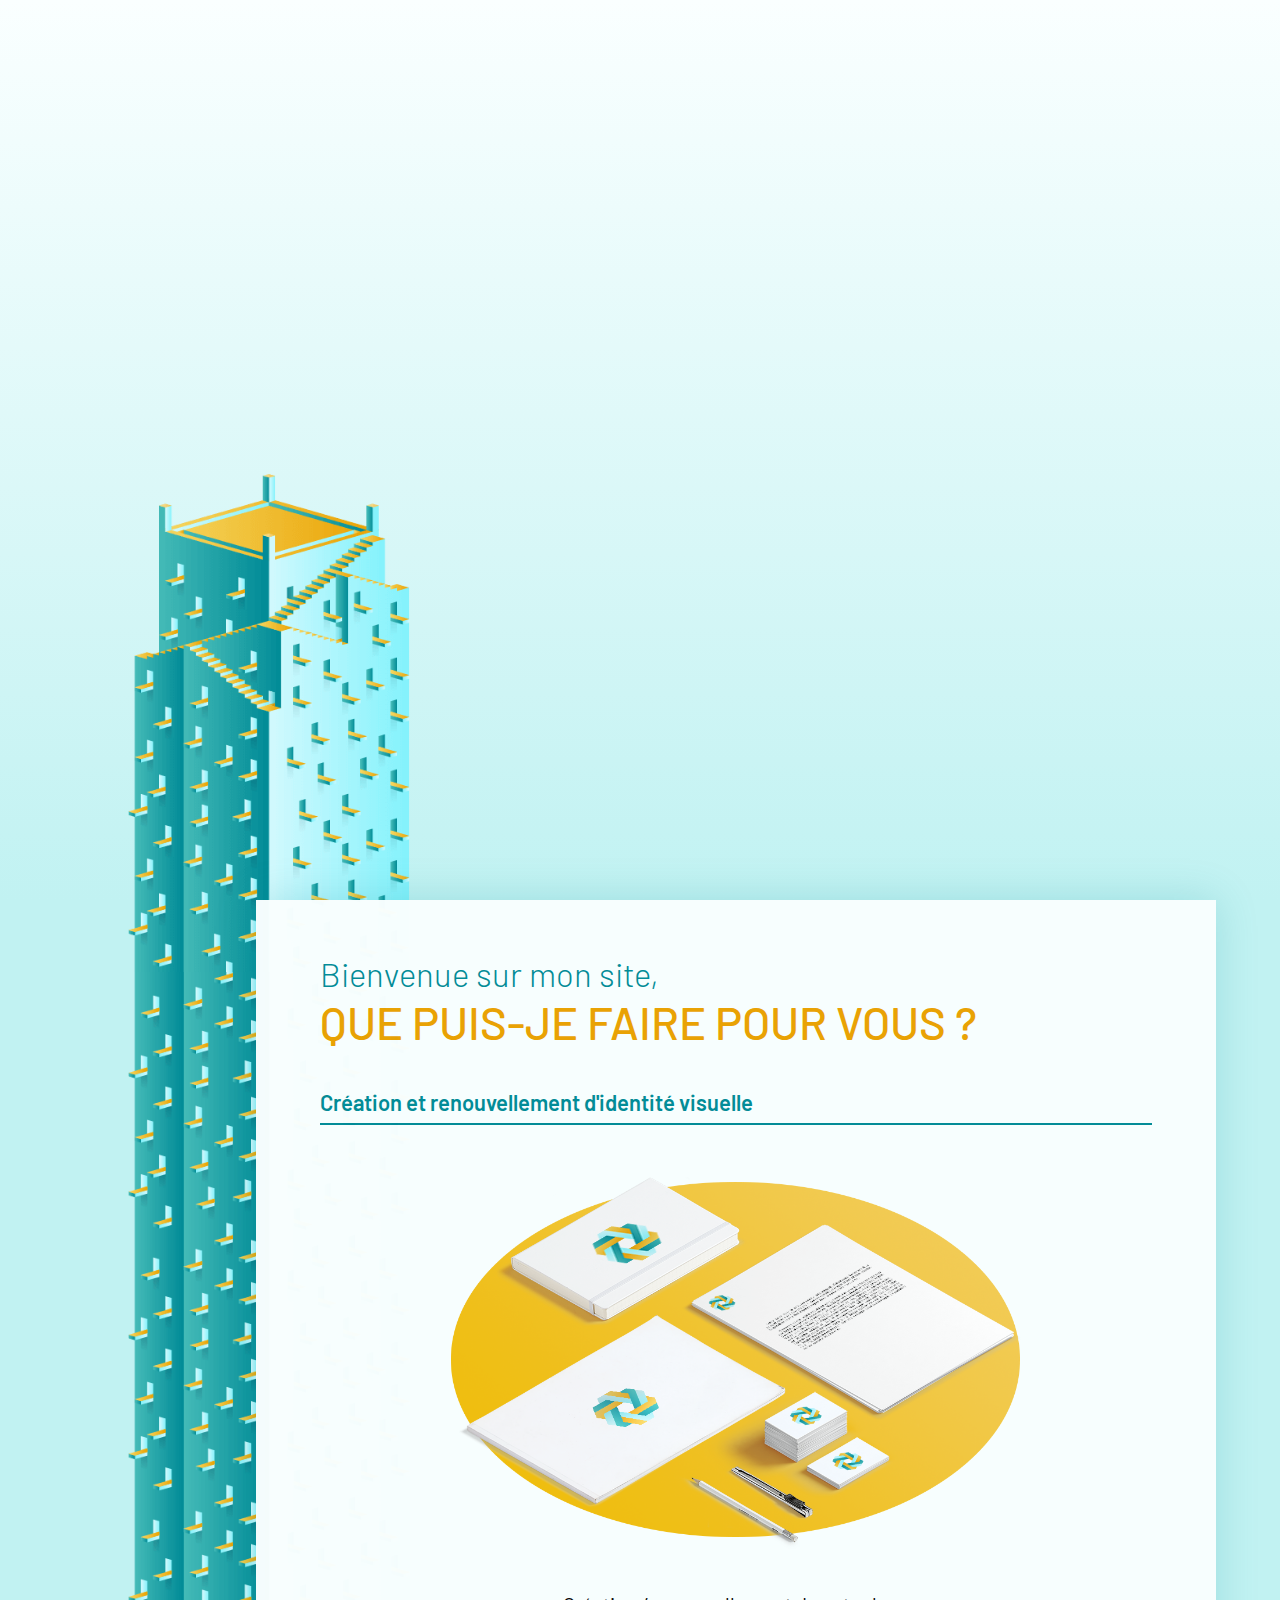
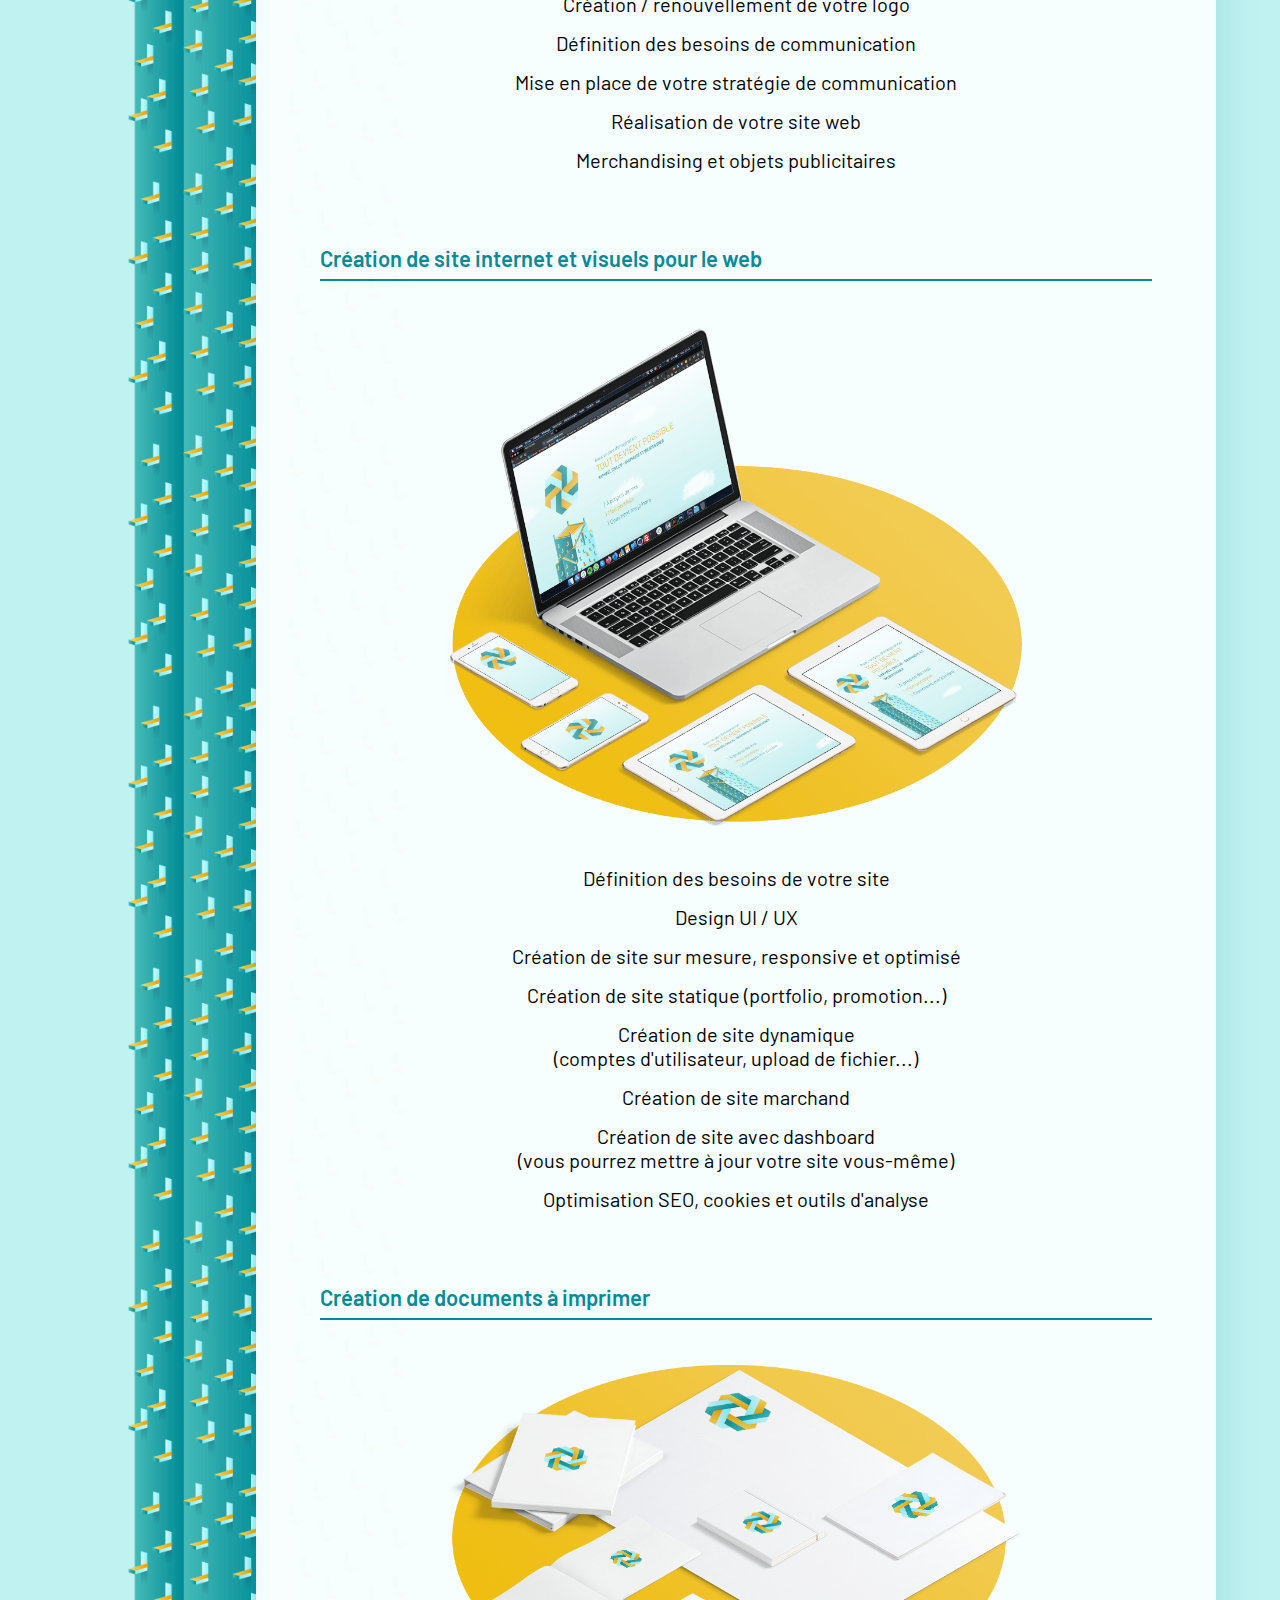
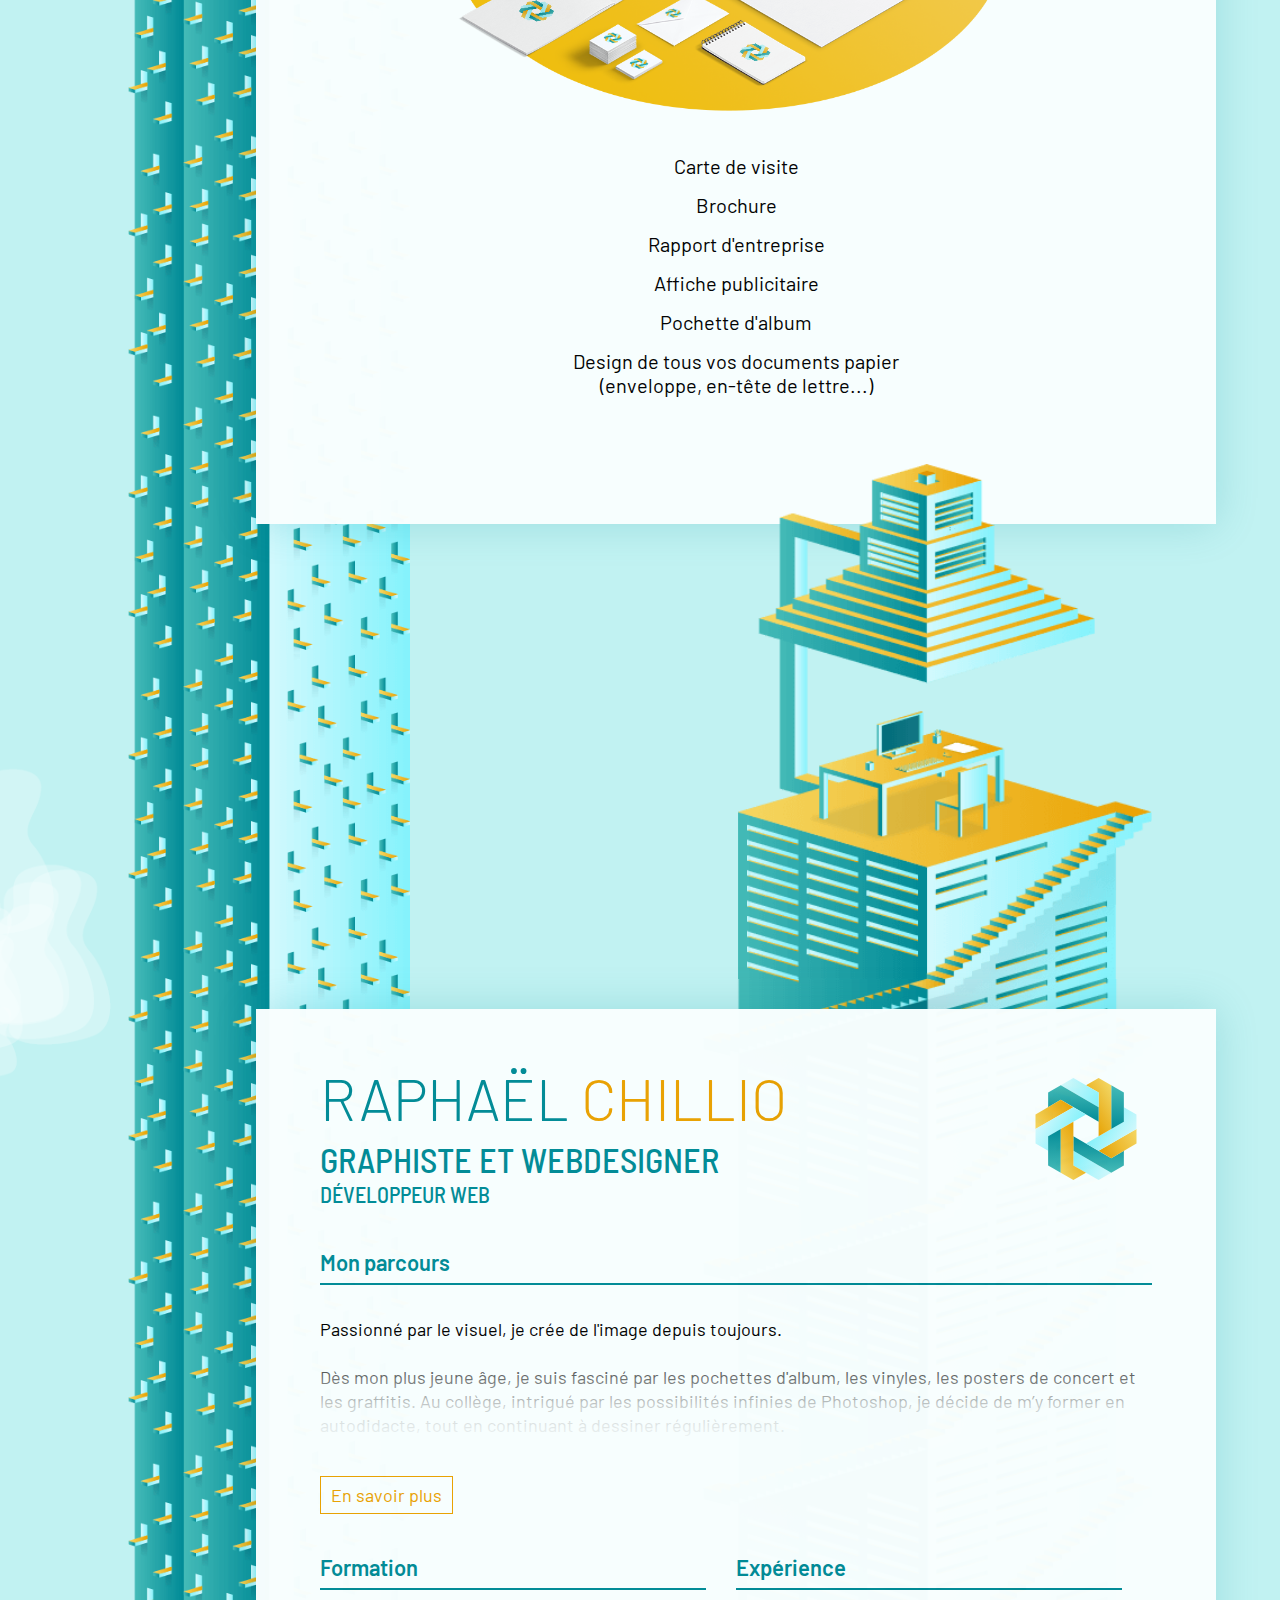
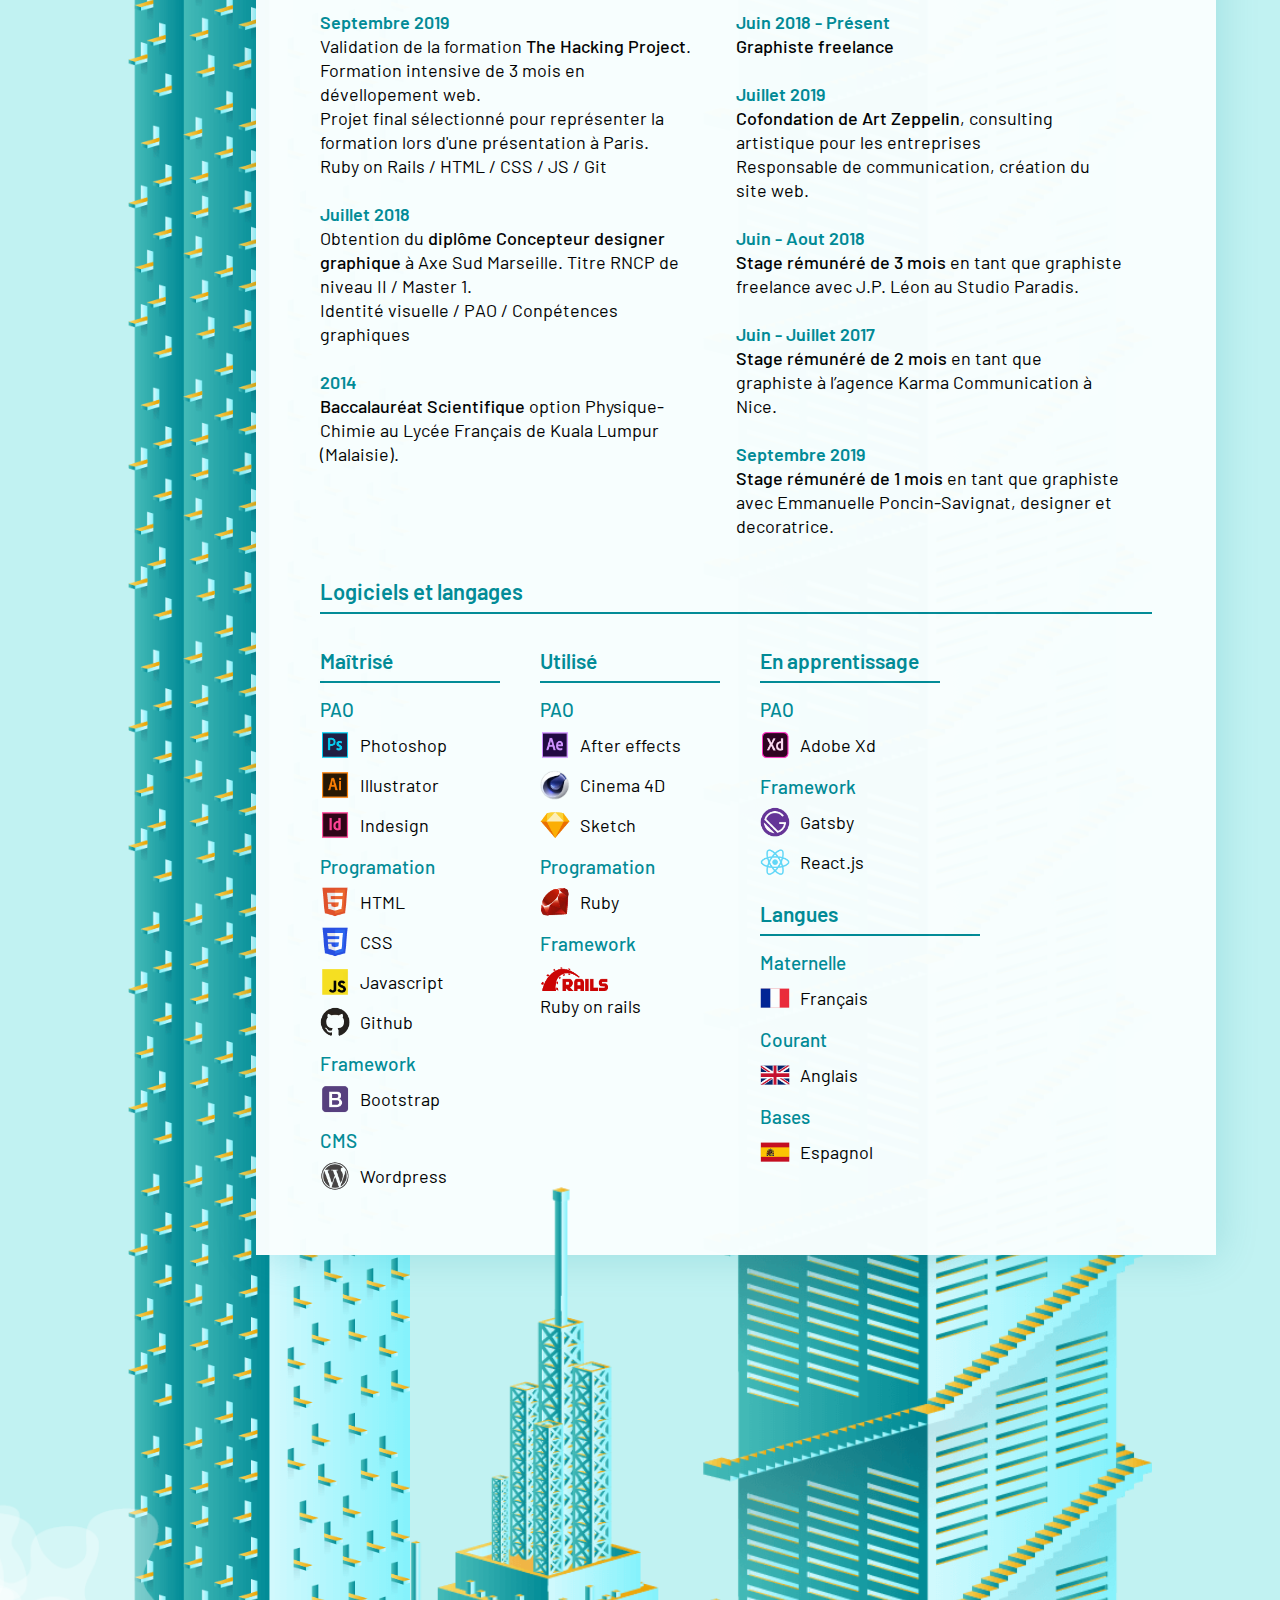
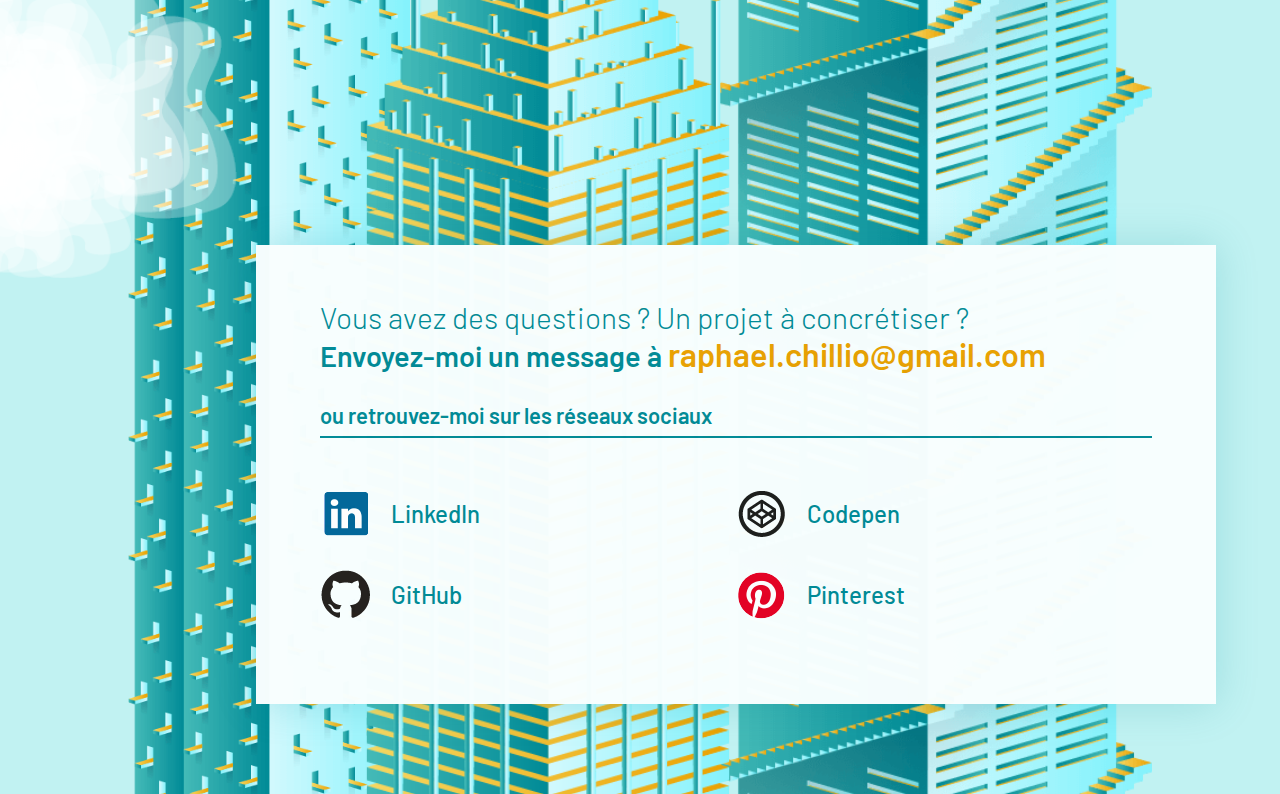
==== index.html @ dae7aa73 "article correction" ====
<!DOCTYPE html>
<html lang="en">
<head>
	<meta charset="utf-8">
	<meta name="viewport" content="width=device-width, initial-scale=1">

	<title>Portfolio Raphael Chillio Costantin</title>
	<meta name="description" content="Bienvenue sur le portfolio de Raphael Chillio, graphiste, designer UI/UX et developpeur freelance à Marseille.">
	<link rel="icon" type="image/png" href="favicon.png"/>

	<link href="style.css" rel="stylesheet" />

<link href="https://fonts.googleapis.com/css?family=Barlow:100,150,200,300,400,500,600&display=swap" rel="stylesheet">
<link href="https://fonts.googleapis.com/css?family=Barlow+Semi+Condensed:100,150,200,300,400,500,600&display=swap" rel="stylesheet">



</head>

<body>
	<div id="main-ctn">
		<div id="main">
			<header>
				<a href="index.html" class="header-logo-ctn">
					<img src="img/rcc-logo.svg" alt="rcc-logo" class="header-logo">
					<p class="header-title">Raphael&nbsp;<span class="header-rcc-yellow">Chillio</span></p>
				</a>
				<div class="header-links-ctn">
					<a class="header-link header-link-index" id="header-comp">Prestations</a>
					<a class="header-link header-link-index" id="header-pres">À propos</a>
					<a class="header-link header-link-index" id="header-cont">Contact</a>
					<a class="header-link header-link-yellow header-link-yellow-alt" id="header-port" href="portfolio.html">Portfolio</a>
					<a class="header-link header-link-yellow" id="header-arti" href="articles.html">Articles</a>
				</div>
			</header>

			<div class="index-clouds-ctn">
				<img src="img/rcc-index-cloud-01.png" alt="rcc-index-cloud" class="index-cloud index-cloud-1">
				<img src="img/rcc-index-cloud-02.png" alt="rcc-index-cloud" class="index-cloud index-cloud-2">
				<img src="img/rcc-index-cloud-03.png" alt="rcc-index-cloud" class="index-cloud index-cloud-3">
				<img src="img/rcc-index-cloud-04.png" alt="rcc-index-cloud" class="index-cloud index-cloud-4">
				<div class="index-bg"></div>
			</div>

			<div class="index-grid">
				<div class="logo-anim-ctn">
					<?xml version="1.0" encoding="utf-8"?>
					<!-- Generator: Adobe Illustrator 24.0.3, SVG Export Plug-In . SVG Version: 6.00 Build 0)  -->
					<svg version="1.1" id="Layer_1" class="index-anim-logo-ctn" xmlns="http://www.w3.org/2000/svg" xmlns:xlink="http://www.w3.org/1999/xlink" x="0px" y="0px"
							viewBox="0 0 700 700" style="enable-background:new 0 0 700 700;" xml:space="preserve">
						<style type="text/css">
							.st0{fill:url(#SVGID_1_);}
							.st1{fill:url(#SVGID_2_);}
							.st2{fill:url(#SVGID_3_);}
							.st3{fill:url(#SVGID_4_);}
							.st4{fill:url(#SVGID_5_);}
							.st5{fill:url(#SVGID_6_);}
							.st6{fill:url(#SVGID_7_);}
							.st7{fill:url(#SVGID_8_);}
							.st8{fill:url(#SVGID_9_);}
							.st9{fill:url(#SVGID_10_);}
							.st10{fill:url(#SVGID_11_);}
							.st11{fill:url(#SVGID_12_);}
							.st12{fill:url(#SVGID_13_);}
							.st13{fill:url(#SVGID_14_);}
							.st14{fill:url(#SVGID_15_);}
							.st15{fill:url(#SVGID_16_);}
							.st16{fill:url(#SVGID_17_);}
							.st17{fill:url(#SVGID_18_);}
							.st18{fill:url(#SVGID_19_);}
							.st19{fill:url(#SVGID_20_);}
							.st20{fill:url(#SVGID_21_);}
							.st21{fill:url(#SVGID_22_);}
							.st22{fill:url(#SVGID_23_);}
							.st23{fill:url(#SVGID_24_);}
							.st24{fill:url(#SVGID_25_);}
							.st25{fill:url(#SVGID_26_);}
							.st26{fill:url(#SVGID_27_);}
							.st27{fill:url(#SVGID_28_);}
							.st28{fill:url(#SVGID_29_);}
							.st29{fill:url(#SVGID_30_);}
							.st30{fill:url(#SVGID_31_);}
							.st31{fill:url(#SVGID_32_);}
							.st32{fill:url(#SVGID_33_);}
							.st33{fill:url(#SVGID_34_);}
							.st34{fill:url(#SVGID_35_);}
							.st35{fill:url(#SVGID_36_);}
							.st36{fill:url(#SVGID_37_);}
							.st37{fill:url(#SVGID_38_);}
							.st38{fill:url(#SVGID_39_);}
							.st39{fill:url(#SVGID_40_);}
							.st40{fill:url(#SVGID_41_);}
							.st41{fill:url(#SVGID_42_);}
							.st42{fill:url(#SVGID_43_);}
							.st43{fill:url(#SVGID_44_);}
							.st44{fill:url(#SVGID_45_);}
							.st45{fill:url(#SVGID_46_);}
							.st46{fill:url(#SVGID_47_);}
							.st47{fill:url(#SVGID_48_);}
							.st48{fill:url(#SVGID_49_);}
							.st49{fill:url(#SVGID_50_);}
							.st50{fill:url(#SVGID_51_);}
							.st51{fill:url(#SVGID_52_);}
							.st52{fill:url(#SVGID_53_);}
							.st53{fill:url(#SVGID_54_);}
							.st54{fill:url(#SVGID_55_);}
							.st55{fill:url(#SVGID_56_);}
							.st56{fill:url(#SVGID_57_);}
							.st57{fill:url(#SVGID_58_);}
							.st58{fill:url(#SVGID_59_);}
							.st59{fill:url(#SVGID_60_);}
							.st60{fill:url(#SVGID_61_);}
							.st61{fill:url(#SVGID_62_);}
							.st62{fill:url(#SVGID_63_);}
							.st63{fill:url(#SVGID_64_);}
							.st64{fill:url(#SVGID_65_);}
							.st65{fill:url(#SVGID_66_);}
							.st66{fill:url(#SVGID_67_);}
							.st67{fill:url(#SVGID_68_);}
							.st68{fill:url(#SVGID_69_);}
							.st69{fill:url(#SVGID_70_);}
							.st70{fill:url(#SVGID_71_);}
							.st71{fill:url(#SVGID_72_);}
							.st72{fill:url(#SVGID_73_);}
							.st73{fill:url(#SVGID_74_);}
							.st74{fill:url(#SVGID_75_);}
							.st75{fill:url(#SVGID_76_);}
							.st76{fill:url(#SVGID_77_);}
							.st77{fill:url(#SVGID_78_);}
							.st78{fill:url(#SVGID_79_);}
							.st79{fill:url(#SVGID_80_);}
							.st80{fill:url(#SVGID_81_);}
							.st81{fill:url(#SVGID_82_);}
							.st82{fill:url(#SVGID_83_);}
							.st83{fill:url(#SVGID_84_);}
							.st84{fill:url(#SVGID_85_);}
							.st85{fill:url(#SVGID_86_);}
							.st86{fill:url(#SVGID_87_);}
						</style>
						<g>
							<g class="rcc-shape rcc-shape-5">
								
									<linearGradient id="SVGID_9_" gradientUnits="userSpaceOnUse" x1="-2415.1453" y1="93.9694" x2="-2135.3926" y2="93.9694" gradientTransform="matrix(4.489700e-11 -1 1 4.489700e-11 54.1324 -1785.3916)">
									<stop offset="0" style="stop-color:#44BAB7"/>
									<stop offset="1" style="stop-color:#008A96"/>
								</linearGradient>
								<polygon class="st8" points="188.48,350 188.48,629.75 107.72,583.13 107.72,396.63"/>
								
									<linearGradient id="SVGID_10_" gradientUnits="userSpaceOnUse" x1="-2345.2083" y1="93.971" x2="-2228.6418" y2="295.8701" gradientTransform="matrix(4.489700e-11 -1 1 4.489700e-11 54.1324 -1785.3916)">
									<stop offset="0" style="stop-color:#F5D762"/>
									<stop offset="1" style="stop-color:#EAA100"/>
								</linearGradient>
								<polygon class="st9" points="350,629.75 269.25,583.13 269.24,583.13 269.24,303.37 188.48,350 188.48,629.75 269.24,676.38"/>
							</g>
							<g class="rcc-shape rcc-shape-6">
								
									<linearGradient id="SVGID_11_" gradientUnits="userSpaceOnUse" x1="5490.7134" y1="-341.7098" x2="5770.4658" y2="-341.7098" gradientTransform="matrix(0.866 -0.5 0.5 0.866 -4577.4644 3356.3123)">
									<stop offset="0" style="stop-color:#F5D762"/>
									<stop offset="1" style="stop-color:#EAA100"/>
								</linearGradient>
								<polygon class="st10" points="269.24,210.12 26.97,350 26.97,256.74 188.48,163.49"/>
								
									<linearGradient id="SVGID_12_" gradientUnits="userSpaceOnUse" x1="5560.6504" y1="-341.7083" x2="5677.2168" y2="-139.8092" gradientTransform="matrix(0.866 -0.5 0.5 0.866 -4577.4644 3356.3123)">
									<stop offset="0" style="stop-color:#D2F9FD"/>
									<stop offset="1" style="stop-color:#83F2FC"/>
								</linearGradient>
								<polygon class="st11" points="107.73,489.88 107.73,396.63 107.73,396.62 350,256.75 269.24,210.12 26.97,350 26.97,443.25"/>
							</g>

							<g class="rcc-shape rcc-shape-1">
								
								<linearGradient id="SVGID_1_" gradientUnits="userSpaceOnUse" x1="9066.3301" y1="-7406.2236" x2="9346.083" y2="-7406.2236" gradientTransform="matrix(0.866 0.5 -0.5 0.866 -11346.1084 1916.084)">
									<stop offset="0" style="stop-color:#D2F9FD"/>
									<stop offset="1" style="stop-color:#83F2FC"/>
								</linearGradient>
								<polygon class="st0" points="430.76,210.12 188.49,70.24 269.25,23.61 430.76,116.87"/>
								
								<linearGradient id="SVGID_2_" gradientUnits="userSpaceOnUse" x1="9136.2676" y1="-7406.2222" x2="9252.834" y2="-7204.3228" gradientTransform="matrix(0.866 0.5 -0.5 0.866 -11346.1084 1916.084)">
									<stop offset="0" style="stop-color:#44BAB7"/>
									<stop offset="1" style="stop-color:#008A96"/>
								</linearGradient>
								<polygon class="st1" points="107.72,210.12 188.49,163.5 188.48,163.49 430.76,303.37 430.76,210.12 188.49,70.24 107.72,116.87"/>
							</g>
							<g class="rcc-shape rcc-shape-2">
								
									<linearGradient id="SVGID_3_" gradientUnits="userSpaceOnUse" x1="4736.0947" y1="-14035.0615" x2="5015.8472" y2="-14035.0615" gradientTransform="matrix(-4.489700e-11 1 -1 -4.489700e-11 -13483.1572 -4665.8481)">
									<stop offset="0" style="stop-color:#44BAB7"/>
									<stop offset="1" style="stop-color:#008A96"/>
								</linearGradient>
								<polygon class="st2" points="511.52,350 511.53,70.25 592.29,116.87 592.28,303.37"/>
								
									<linearGradient id="SVGID_4_" gradientUnits="userSpaceOnUse" x1="4806.0317" y1="-14035.0596" x2="4922.5981" y2="-13833.1611" gradientTransform="matrix(-4.489700e-11 1 -1 -4.489700e-11 -13483.1572 -4665.8481)">
									<stop offset="0" style="stop-color:#F5D762"/>
									<stop offset="1" style="stop-color:#EAA100"/>
								</linearGradient>
								<polygon class="st3" points="350,70.25 430.76,116.87 430.77,116.87 430.76,396.63 511.52,350 511.52,70.25 430.77,23.62"/>
							</g>
							<g class="rcc-shape rcc-shape-3">
								
									<linearGradient id="SVGID_5_" gradientUnits="userSpaceOnUse" x1="-3169.7607" y1="-13599.3779" x2="-2890.0081" y2="-13599.3779" gradientTransform="matrix(-0.866 0.5 -0.5 -0.866 -8851.5605 -9807.5527)">
									<stop offset="0" style="stop-color:#F5D762"/>
									<stop offset="1" style="stop-color:#EAA100"/>
								</linearGradient>
								<polygon class="st4" points="430.76,489.88 673.03,350 673.03,443.26 511.52,536.51"/>
								
									<linearGradient id="SVGID_6_" gradientUnits="userSpaceOnUse" x1="-3099.8237" y1="-13599.376" x2="-2983.2571" y2="-13397.4766" gradientTransform="matrix(-0.866 0.5 -0.5 -0.866 -8851.5605 -9807.5527)">
									<stop offset="0" style="stop-color:#D2F9FD"/>
									<stop offset="1" style="stop-color:#83F2FC"/>
								</linearGradient>
								<polygon class="st5" points="592.27,210.12 592.27,303.37 592.27,303.38 350,443.25 430.76,489.88 673.03,350 673.03,256.75"/>
							</g>
							<g class="rcc-shape rcc-shape-4">
									
								<linearGradient id="SVGID_7_" gradientUnits="userSpaceOnUse" x1="-6745.3843" y1="-6534.8662" x2="-6465.6318" y2="-6534.8662" gradientTransform="matrix(-0.866 -0.5 0.5 -0.866 -2082.9155 -8367.3242)">
									<stop offset="0" style="stop-color:#D2F9FD"/>
									<stop offset="1" style="stop-color:#83F2FC"/>
								</linearGradient>
								<polygon class="st6" points="269.24,489.88 511.52,629.76 430.76,676.39 269.24,583.13"/>
							
								<linearGradient id="SVGID_8_" gradientUnits="userSpaceOnUse" x1="-6675.4473" y1="-6534.8647" x2="-6558.8809" y2="-6332.9658" gradientTransform="matrix(-0.866 -0.5 0.5 -0.866 -2082.9155 -8367.3242)">
									<stop offset="0" style="stop-color:#44BAB7"/>
									<stop offset="1" style="stop-color:#008A96"/>
								</linearGradient>
								<polygon class="st7" points="592.28,489.88 511.52,536.5 511.52,536.51 269.24,396.63 269.24,489.88 511.52,629.76 592.28,583.13 
										"/>
							</g>
							<linearGradient id="SVGID_13_" gradientUnits="userSpaceOnUse" x1="127.3437" y1="531.1886" x2="333.7868" y2="408.4238">
								<stop offset="0" style="stop-color:#F5D762"/>
								<stop offset="1" style="stop-color:#EAA100"/>
							</linearGradient>
							<polygon class="st12 rcc-shape rcc-shape-7" points="269.24,591.64 269.24,396.5 192.57,353 188.48,350 188.48,545.01"/>
							<linearGradient id="SVGID_14_" gradientUnits="userSpaceOnUse" x1="78.0981" y1="243.6278" x2="292.0063" y2="365.3004">
								<stop offset="0" style="stop-color:#D2F9FD"/>
								<stop offset="1" style="stop-color:#83F2FC"/>
							</linearGradient>
							<polygon class="st13 rcc-shape rcc-shape-8" points="188.48,350 269.24,303.37 188.48,256.75 183.18,259.81 183.18,353.06"/>
						</g>
					</svg>
				</div>

				<div class="index-title-ctn">
					<h2 class="index-title">
						<span class="index-title-1">Avec un peu d'imagination</span><br>
						<span class="index-title-2">tout devient possible</span>
					</h2>
					<h1 class="index-title">
						<span class="index-title-3">Raphaël Chillio - Graphiste et Webdesigner</span>
					</h1>
				</div>

				<div class="index-building">
					<img src="img/rcc-index-building-25.png" class="building-img" alt="rcc-index-building">
					<div class="building-middle"></div>
				</div>

				<div class="index-links-ctn">
					<div class="index-links-flex">
						<h3 class="index-links index-links-blue" id="header-comp-2">Prestations</h3>
						<h3 class="index-links index-links-blue" id="header-pres-2">À propos</h3>
						<h3 class="index-links index-links-blue" id="header-cont-2">Contact</h3>
					</div>
					<div class="index-links-flex">
						<a href="portfolio.html"><h3 class="index-links index-links-yellow">Portfolio</h3></a>
						<a href="articles.html"><h3 class="index-links index-links-yellow">Articles</h3></a>
						<a href="https://www.dropbox.com/s/qxwuro2ja9y89cb/CV%20RCC%202020.pdf?dl=0" rel="noopener noreferrer" target="_blank"><h3 class="index-links index-links-yellow">Mon CV</h3></a>
					</div>
				</div>
			</div>

			<div class="works-grid">
				<div class="works-main-card">
					<div class="works-title-ctn">
						<h2 class="works-title">
							<span class="works-title-1">Bienvenue sur mon site,</span><br>
							<span class="works-title-2">Que puis-je faire pour vous ? <br></span>
						</h2>
					</div>
					<div class="works-ctt-ctn">
						<div class="works-intro-ctn">
							<div class="works-section works-branding">
								<h3>Création et renouvellement d'identité visuelle</h3>
								<hr class="about-hr">
								<div class="works-section-ctt works-branding-ctt">
									<img src="img/works-branding.png" alt="works-branding-web" class="works-mockups">
									<ul>
										<li>Création / renouvellement de votre logo</li>
										<li>Définition des besoins de communication</li>
										<li>Mise en place de votre stratégie de communication</li>
										<li>Réalisation de votre site web</li>
										<li>Merchandising et objets publicitaires</li>
									</ul>
								</div>
							</div>
							<div class="works-section works-screen">
								<h3>Création de site internet et visuels pour le web</h3>
								<hr class="about-hr">
								<div class="works-section-ctt works-screen-ctt">
									<img src="img/works-screens.png" alt="works-screens-web" class="works-mockups">
									<ul>
										<li>Définition des besoins de votre site</li>
										<li>Design UI&nbsp;/&nbsp;UX</li>
										<li>Création de site sur mesure, responsive et&nbsp;optimisé</li>
										<li>
											Création de site statique
											(portfolio,&nbsp;promotion...)
										</li>
										<li>
											Création de site dynamique<br>
											(comptes&nbsp;d'utilisateur, upload&nbsp;de&nbsp;fichier...)
										</li>
										<li>Création de site marchand</li>
										<li>
											Création de site avec dashboard<br>
											(vous pourrez mettre à jour votre site vous-même)
										</li>
										<li>Optimisation SEO, cookies et outils d'analyse</li>
									</ul>
								</div>
							</div>
							<div class="works-section works-print">
								<h3>Création de documents à imprimer</h3>
								<hr class="about-hr">
								<div class="works-section-ctt works-print-ctt">
									<img src="img/works-print.png" alt="works-print-web" class="works-mockups">
									<ul>
										<li>Carte de visite</li>
										<li>Brochure</li>
										<li>Rapport d'entreprise</li>
										<li>Affiche publicitaire</li>
										<li>Pochette d'album</li>
										<li>
											Design de tous vos documents papier<br>
											(enveloppe, en-tête&nbsp;de&nbsp;lettre...)
										</li>
									</ul>
								</div>
							</div>
						</div>
					</div>
				</div>
			</div>

			<div class="works-clouds-ctn">
				<img src="img/rcc-index-cloud-01.png" alt="rcc-works-cloud" class="works-cloud works-cloud-1">
				<img src="img/rcc-index-cloud-02.png" alt="rcc-works-cloud" class="works-cloud works-cloud-2">
				<img src="img/rcc-index-cloud-03.png" alt="rcc-works-cloud" class="works-cloud works-cloud-3">
			</div>
			<div class="works-building-grid">
				<div class="works-building">
					<img src="img/rcc-works-building-01.png" class="building-img" alt="rcc-works-building">
					<div class="building-works-middle"></div>
				</div>
			</div>
			<div class="about-grid" id="about-grid">
				<div class="about-main-card">
					<div class="about-title-ctn">
						<h2 class="about-name">
							<span class="about-name-blue">Raphaël </span><span class="about-name-yellow">Chillio</span><br>
						</h2>
						<h2 class="about-job">
							<span class="about-job-1">Graphiste et Webdesigner</span><br>
							<span class="about-job-2">développeur web</span>
						</h2>
						<img src="img/rcc-logo.svg" alt="rcc-logo" class="about-logo">
					</div>
					<div class="about-ctt-ctn">
						<div class="about-intro-ctn">
							<h3>Mon parcours</h3>
							<hr class="about-hr">
							<p class="about-intro">
								<br>
								Passionné par le visuel, je crée de l&#39;image depuis toujours.<br><br>

								Dès mon plus jeune âge, je suis fasciné par les pochettes d&#39;album, les vinyles, les posters de concert et les graffitis. Au collège, intrigué par les possibilités infinies de Photoshop, je décide de m’y former en autodidacte, tout en continuant à dessiner régulièrement.<br><br>

								Originaire de Marseille, je passe mon Bac scientifique au Lycée Français de Kuala Lumpur avant de revenir en France pour réaliser mes études de graphisme à Axe Sud. J&#39;y apprends toutes les bases nécessaires à ma future carrière : couleurs, typographie, mise en page, PAO et marketing avant de me spécialiser en webdesign.<br>
								En parallèle de mes études je réalise des pochettes et des visuels pour la scène rap et techno marseillaise.<br><br>

								En 2017, j’obtiens mon diplôme d’Etat et débute ma carrière de graphiste freelance en coopération avec Jean-Pierre Léon, mon troisième maître de stage, qui m&#39;ouvrira les portes de la création de site web au-delà du design avec Wordpress.<br><br>

								Deux ans plus tard, intéressé par la programmation et les ouvertures qu’elle apporte à la création graphique, je décide de m&#39;inscrire à The Hacking Project (THP), une formation fullstack intensive de 3 mois sur le framework Ruby on rails qui apprend la réalisation de sites web complexede A à Z. Le projet final de mon groupe est sélectionné parmi les cinq qui représentent la formation dans les locaux de Scaleway lors de sa présentation annuelle à Paris.<br>
								À l&#39;issue de la formation en 2019 je cofonde Art Zeppelin avec trois associés, une boite de consulting artistique pour les entreprises dont je suis en charge de la communication.<br>
								Depuis l&#39;obtention mon premier diplôme, j&#39;ai eu l&#39;occasion de travailler pour des cabinets d&#39;architecte, des entreprises de logistique européennes, des centres de formation médicale, des entreprises de sécurité évènementielle, des particuliers mais également pour des organismes institutionnels commel&#39;académie d&#39;Aix-Marseille et le Mucem.<br><br>

								Je continue actuellement de prendre des commandes de graphisme en solo et des commandes de site web avec un associé de la formation THP.<br>
								Enfin, je continue de me former régulièrement en développement web pour m&#39;assurer de rester à jour dans ce domaine en pleine expansion.<br><br>
								Vous souhaitez me contacter? Vous avez des question?<br>
								Vous pouvez me joindre sur <a href="mailto:raphael.chillio@gmail.com"><span 	class="bold-p">raphael.chillio@gmail.com</span></a>
							</p>
							<div class="about-intro-after"></div>
						</div>
							<p class='about-intro-btn'>En savoir plus</p>

						<div class="about-ctt">
							<div class="about-ctt-educ-exp">
								<div class="about-education">
									<h3>Formation</h3>
									<hr class="about-hr">
									<div class="about-education-ctt">
										<p>
											<span class="about-ctt-bold">Septembre 2019<br></span>
											Validation de la formation <span class="bold-p">The Hacking Project</span>.<br>
											Formation intensive de 3 mois en dévellopement web.<br>
											Projet final sélectionné pour représenter la formation lors d'une présentation à Paris.<br>
											Ruby on Rails / HTML / CSS / JS / Git<br><br>
										</p>
										<p>
											<span class="about-ctt-bold">Juillet 2018<br></span>
											Obtention du <span class="bold-p">diplôme Concepteur designer graphique</span> à Axe Sud 	Marseille. Titre RNCP de niveau II / Master 1.<br>
											Identité visuelle / PAO / Conpétences graphiques<br><br>
										</p>
										<p>
											<span class="about-ctt-bold">2014<br></span>
											<span class="bold-p">Baccalauréat Scientifique</span> option Physique-Chimie au Lycée Français de Kuala Lumpur (Malaisie).
										</p>
									</div>
								</div>
								<div class="about-jobs">
									<h3>Expérience</h3>
									<hr class="about-hr">
									<div class="about-jobs-ctt">
										<p>
											<span class="about-ctt-bold">Juin 2018 - Présent<br></span>
											<span class="bold-p">Graphiste freelance<br><br></span>

											<span class="about-ctt-bold">Juillet 2019<br></span>
											<span class="bold-p">Cofondation de Art Zeppelin</span>, consulting artistique pour les 	entreprises<br>
											Responsable de communication, création du site web.<br><br>

											<span class="about-ctt-bold">Juin - Aout 2018<br></span>
											<span class="bold-p">Stage rémunéré de 3 mois</span> en tant que graphiste freelance
											avec J.P. Léon au Studio Paradis.<br><br>

											<span class="about-ctt-bold">Juin - Juillet 2017<br></span>
											<span class="bold-p">Stage rémunéré de 2 mois</span> en tant que graphiste
											à l’agence Karma Communication à Nice.<br><br>

											<span class="about-ctt-bold">Septembre 2019<br></span>
											<span class="bold-p">Stage rémunéré de 1 mois</span> en tant que graphiste avec Emmanuelle 	Poncin-Savignat, designer et decoratrice.
										</p>
									</div>
								</div>
							</div>
							<div class="about-skills">
								<h3>Logiciels et langages</h3>
								<hr class="about-hr">
								<div class="about-skills-ctt">
									<div class="about-skills-column">
										<p class="about-skills-bold-title">Maîtrisé<br></p>
										<hr class="about-hr">
										<p class="about-skills-title">PAO<br></p>
										<div class="about-skills-logo-ctn">
											<img src="img/about_icons/about-ps.png" alt="adobe-photoshop-logo" class="about-skills-logo">
											<p>Photoshop</p>
										</div>
										<div class="about-skills-logo-ctn">
											<img src="img/about_icons/about-ai.png" alt="adobe-illustrator-logo" class="about-skills-logo">
											<p>Illustrator</p>
										</div>
										<div class="about-skills-logo-ctn">
											<img src="img/about_icons/about-id.png" alt="adobe-indesign-logo" class="about-skills-logo">
											<p>Indesign</p>
										</div>

										<p class="about-skills-title">Programation<br></p>

										<div class="about-skills-logo-ctn">
											<img src="img/about_icons/about-html.png" alt="html-logo" class="about-skills-logo">
											<p>HTML</p>
										</div>
										<div class="about-skills-logo-ctn">
											<img src="img/about_icons/about-css.png" alt="css-logo" class="about-skills-logo">
											<p>CSS</p>
										</div>
										<div class="about-skills-logo-ctn">
											<img src="img/about_icons/about-js.png" alt="javascript-logo" class="about-skills-logo">
											<p>Javascript</p>
										</div>
										<div class="about-skills-logo-ctn">
											<img src="img/about_icons/about-gh.png" alt="github-logo" class="about-skills-logo">
											<p>Github</p>
										</div>

										<p class="about-skills-title">Framework<br></p>

										<div class="about-skills-logo-ctn">
											<img src="img/about_icons/about-bt.png" alt="bootstrap-logo" class="about-skills-logo">
											<p>Bootstrap</p>
										</div>

										<p class="about-skills-title">CMS<br></p>

										<div class="about-skills-logo-ctn">
											<img src="img/about_icons/about-wp.png" alt="wordpress-logo" class="about-skills-logo">
											<p>Wordpress</p>
										</div>
									</div>

									<div class="about-skills-column">
										<p class="about-skills-bold-title">Utilisé<br></p>
										<hr class="about-hr">
										<p class="about-skills-title">PAO<br></p>
										<div class="about-skills-logo-ctn">
											<img src="img/about_icons/about-ae.png" alt="adobe-after-effects-logo" class="about-skills-logo">
											<p>After effects</p>
										</div>
										<div class="about-skills-logo-ctn">
											<img src="img/about_icons/about-c4d.png" alt="cinema-4d-logo" class="about-skills-logo">
											<p>Cinema 4D</p>
										</div>
										<div class="about-skills-logo-ctn">
											<img src="img/about_icons/about-sketch.png" alt="sketch-logo" class="about-skills-logo">
											<p>Sketch</p>
										</div>


										<p class="about-skills-title">Programation<br></p>
										<div class="about-skills-logo-ctn">
											<img src="img/about_icons/about-ruby.png" alt="ruby-logo" class="about-skills-logo">
											<p>Ruby</p>
										</div>

										<p class="about-skills-title">Framework<br></p>
										<div class="about-skills-logo-ctn about-skills-logo-ctn-rails">
											<img src="img/about_icons/about-rails.png" alt="rails-logo" class="about-skills-logo">
											<p>Ruby on rails</p>
										</div>
									</div>

									<div class="about-skills-columns-ctn">
										<div class="about-skills-column">
											<p class="about-skills-bold-title">En apprentissage<br></p>
											<hr class="about-hr">
											<p class="about-skills-title">PAO<br></p>
											<div class="about-skills-logo-ctn">
												<img src="img/about_icons/about-xd.png" alt="adobe-xd-logo" class="about-skills-logo">
												<p>Adobe Xd</p>
											</div>

											<p class="about-skills-title">Framework<br></p>
											<div class="about-skills-logo-ctn">
												<img src="img/about_icons/about-gatsby.png" alt="gatsby-logo" class="about-skills-logo">
												<p>Gatsby</p>
											</div>
											<div class="about-skills-logo-ctn">
												<img src="img/about_icons/about-react.png" alt="react-logo" class="about-skills-logo">
												<p>React.js</p>
											</div>
										</div>
										<div class="about-skills-column">
											<p class="about-skills-bold-title">Langues<br></p>
											<hr class="about-hr">
											<p class="about-skills-title">Maternelle<br></p>
											<div class="about-skills-logo-ctn">
												<img src="img/about_icons/about-lang-fr.png" alt="france-flag" class="about-skills-logo">
												<p>Français</p>
											</div>

											<p class="about-skills-title">Courant<br></p>
											<div class="about-skills-logo-ctn">
												<img src="img/about_icons/about-lang-uk.png" alt="uk-flag" class="about-skills-logo">
												<p>Anglais</p>
											</div>

											<p class="about-skills-title">Bases<br></p>
											<div class="about-skills-logo-ctn">
												<img src="img/about_icons/about-lang-sp.png" alt="spain-flag" class="about-skills-logo">
												<p>Espagnol</p>
											</div>
										</div>

									</div>
								</div>
							</div>
						</div>
					</div>
				</div>
			</div>

			<div class="contact-clouds-ctn">
				<img src="img/rcc-index-cloud-01.png" alt="rcc-contact-cloud" class="contact-cloud contact-cloud-1">
				<img src="img/rcc-index-cloud-02.png" alt="rcc-contact-cloud" class="contact-cloud contact-cloud-2">
				<img src="img/rcc-index-cloud-03.png" alt="rcc-contact-cloud" class="contact-cloud contact-cloud-3">
			</div>
			<div class="contact-building-grid">
				<div class="contact-building">
					<img src="img/rcc-contact-building-01.png" class="building-img" alt="rcc-contact-building">
					<div class="building-contact-middle"></div>
				</div>
			</div>
			<div class="contact-grid">
				<div class="contact-main-card">
					<div class="contact-title-ctn">
						<h2 class="contact-title">
							<span class="contact-title-1">Vous&nbsp;avez&nbsp;des&nbsp;questions&nbsp;?  Un&nbsp;projet&nbsp;à&nbsp;concrétiser&nbsp;?</span>
							<br>
							<span class="contact-title-3">Envoyez-moi un message à </span> <a href="mailto:raphael.chillio@gmail.com"><span class="contact-title-4">raphael.chillio@gmail.com</span></a>
							<br><br>
						</h2>
					</div>
					<div class="contact-ctt-ctn">
						<div class="contact-intro-ctn">
							<div class="contact-section contact-branding">
								<h3>ou retrouvez-moi sur les réseaux sociaux</h3>
								<hr class="about-hr">
								<div class="contact-social-ctn">
									<div class="contact-social-column">
										<a href="https://www.linkedin.com/in/rapha%C3%ABl-chillio-costantin-409857131/" class="contact-logo-ctn" target="_blank" rel="noopener noreferrer">
											<img src="img/contact_icons/contact-in.png" alt="linkedin-logo" class="contact-logo">
											<p>LinkedIn</p>
										</a>
										<a href="https://github.com/Gitboiboi" class="contact-logo-ctn" target="_blank" rel="noopener noreferrer">
											<img src="img/about_icons/about-gh.png" alt="github-logo" class="contact-logo">
											<p>GitHub</p>
										</a>
									</div>
									<div class="contact-social-column">
										<a href="https://codepen.io/CPboiboi" class="contact-logo-ctn" target="_blank" rel="noopener noreferrer">
											<img src="img/contact_icons/contact-cp.png" alt="codepen-logo" class="contact-logo">
											<p>Codepen</p>
										</a>
										<a href="https://www.pinterest.fr/raphaelchillio/" class="contact-logo-ctn" target="_blank" rel="noopener noreferrer">
											<img src="img/contact_icons/contact-pi.png" alt="pinterest-logo" class="contact-logo">
											<p>Pinterest</p>
										</a>
									</div>
								</div>
							</div>
						</div>
					</div>
				</div>
			</div>
			<div id="last-element" style="height: 10vh;"></div>
		</div>
	</div>
<script class="logo-header-hover-anim">
    var headerLogo = document.querySelector('.header-logo');
    function logoHoverAnim() {
        headerLogo.classList.add('header-logo-active');

        setTimeout(function() {
            headerLogo.classList.remove('header-logo-active');
        }, 1000);
    }
    headerLogo.addEventListener('mouseenter', logoHoverAnim);
</script>
<script class="container-reveal">
	const aboutIntroBtn = document.querySelector('.about-intro-btn');
	const aboutIntroCtn = document.querySelector('.about-intro-ctn');
	const aboutIntro = document.querySelector('.about-intro');
	const aboutIntroAfter = document.querySelector('.about-intro-after');

	let aboutIntroRevealed= false;

	function revealAboutIntro() {
		if (aboutIntroRevealed == false) {
			aboutIntroCtn.style.height = `${aboutIntro.clientHeight+ 50}px`;
			aboutIntroAfter.style.opacity = 0;
			aboutIntroRevealed = true;
			aboutIntroBtn.innerHTML = 'Réduire';
		} else {
			aboutIntroCtn.style.height = 'calc(300px - 8vw)';
			aboutIntroAfter.style.opacity = 1;
			aboutIntroRevealed = false;
			aboutIntroBtn.innerHTML = 'En savoir plus';
		}
	}

	aboutIntroBtn.addEventListener('click', revealAboutIntro);
</script>



<script class="top-header-reveal">
	const header = document.querySelector('header');
	const worksGrid = document.querySelector('.works-grid');
	let worksGridPos = worksGrid.getBoundingClientRect();
	let worksGridY = worksGridPos.top + window.scrollY;
	const aboutGrid = document.querySelector('.about-grid');
	let aboutGridPos = aboutGrid.getBoundingClientRect();
	let aboutGridY = aboutGridPos.top + window.scrollY;
	var prevScrollpos = window.pageYOffset;

	function revealHeader() {
		var currentScrollPos = window.pageYOffset;
		if (window.pageYOffset < (worksGridY / 5) * 3 || (prevScrollpos < currentScrollPos && window.innerWidth < 700)){
				header.classList.remove('header-reveal');
		}
		else if (window.pageYOffset > (worksGridY / 5) * 3 || window.pageYOffset > (worksGridY / 5) * 3 && prevScrollpos > currentScrollPos)  {
			header.classList.add('header-reveal');
		}
		prevScrollpos = currentScrollPos;
	}
	window.addEventListener('scroll', revealHeader);
	window.addEventListener('resize', revealHeader);

	window.addEventListener('scroll', revealHeader);
</script>

<script class="header-links-tag">
	const contactGrid = document.querySelector('.contact-grid');
	let contactGridPos = contactGrid.getBoundingClientRect();
	let contactGridY = contactGridPos.top + window.scrollY;

	const aboutLink = document.querySelector('#header-pres');
	const worksLink = document.querySelector('#header-comp');
	const contactLink = document.querySelector('#header-cont');

	function headerLinksTag() {
		if (window.pageYOffset > (worksGridY - (window.innerHeight / 2))) {
			aboutLink.classList.remove('header-link-active');
			contactLink.classList.remove('header-link-active');
			worksLink.classList.add('header-link-active');
		}
		if (window.pageYOffset > (aboutGridY - (window.innerHeight / 2))) {
			worksLink.classList.remove('header-link-active');
			contactLink.classList.remove('header-link-active');
			aboutLink.classList.add('header-link-active');
		}
		if (window.pageYOffset > (contactGridY - (window.innerHeight / 2))) {
			aboutLink.classList.remove('header-link-active');
			worksLink.classList.remove('header-link-active');
			contactLink.classList.add('header-link-active');
		}
	}

	window.addEventListener('scroll', headerLinksTag);
	window.addEventListener('resize', headerLinksTag);
</script>

<script class="header-links-tag">

	const aboutLinkTwo = document.querySelector('#header-pres-2');
	const worksLinkTwo = document.querySelector('#header-comp-2');
	const contactLinkTwo = document.querySelector('#header-cont-2');

	function scrollToAbout() {
		window.scroll({
			top: (aboutGridY - (window.innerHeight / 3)), 
			left: 0, 
			behavior: 'smooth'
		});
	}
	function scrollToWorks() {
		window.scroll({
			top: (worksGridY - (window.innerHeight / 3)), 
			left: 0, 
			behavior: 'smooth'
		});
	}
	function scrollToContact() {
		window.scroll({
			top: (contactGridY - (window.innerHeight / 3)), 
			left: 0, 
			behavior: 'smooth'
		});
	}

	aboutLink.addEventListener('click', scrollToAbout);
	worksLink.addEventListener('click', scrollToWorks);
	contactLink.addEventListener('click', scrollToContact);
	aboutLinkTwo.addEventListener('click', scrollToAbout);
	worksLinkTwo.addEventListener('click', scrollToWorks);
	contactLinkTwo.addEventListener('click', scrollToContact);
</script>
<script class="building-animation-on-page-load">
	window.addEventListener('load', function () {
  		
	})
</script>
</body>
</html>
---- style.css ----
/* prefixed by https://autoprefixer.github.io (PostCSS: v7.0.26, autoprefixer: v9.7.3) */

/*  ##############################  */
/*  #########  Document Layout  ##  */

body, html{
	margin: 0;
	padding: 0;
	max-width: 100vw;
	scroll-behavior: smooth;
}
body{
	background-color: #c1f2f2;
	overflow: hidden;
	overflow-y: scroll;
}
#main-ctn{
	overflow: hidden;
}
p,h1,h2,h3,h4,h5,h6,ul,li,a,strong {
	font-family: 'Barlow';
	-webkit-font-smoothing: antialiased;
  	-moz-osx-font-smoothing: grayscale;
}
p,h1,h2,h3,h4,h5,h6,a{
	margin: 0;
	padding: 0;
}
h3{
	font-size: 22px;
	font-weight: 600;
}
h4{
	font-size: 18px;
	font-weight: 600;
}
p {
	font-size: 18px;
	font-weight: 400;
	line-height: 24px;
}
.bold-p {
	font-weight: 500;
}
a, a:hover{
	text-decoration: none;
	color: #eaa100;
	font-weight: 500;
	font-size: 18px;
}
ul,li {
	font-size: 18px;
}

/*  #########  Header  ##  */

header {
	position: fixed;
	top: 0;
	left: 0;
	z-index: 100100;

	min-width: 100vw;
	max-width: 100vw;
	width: 100vw;
	background-color: #fff;
	box-shadow: 0 0 40px rgba(0,138,150,0.1);

	opacity: 0;
	-ms-transform: translateY(-78px);
	    transform: translateY(-78px);
	-webkit-transform: translateY(-78px);
	-webkit-transition: all 1s ease;
	-o-transition: all 1s ease;
	transition: all 1s ease;
}
.header-logo-ctn {
	float: left;
	display: -webkit-box;
	display: -ms-flexbox;
	display: flex;
	-webkit-box-align: center;
	    -ms-flex-align: center;
	        align-items: center;
	margin-left: 5vw;
}
.header-title {
	font-size: 23px;
	font-weight: 300;
	color: #008a96;
	font-family: "Barlow";
	text-transform: uppercase;
}
@media screen and (max-width: 600px) {
	.header-title {
		display: none;
	}
}
.header-rcc-yellow {
	color: #eaa100;
}
.header-logo {
	height: 42px;
	padding: 18px 18px 18px 0;
	width: auto;

	transform-origin: 35% 50%;
}
.header-logo-active {
	animation: logo-spin 1s ease forwards;
}
@keyframes logo-spin {
	0% {}
	100% {transform: rotate(180deg)}
}
.header-links-ctn {
	display: -webkit-box;
	display: -ms-flexbox;
	display: flex;
	float: right;
	margin-right: 5vw;
}
.header-link {
	height: 78px;
	padding: 0 2vw;
	font-size: 20px;
	display: -webkit-box;
	display: -ms-flexbox;
	display: flex;
	-webkit-box-pack: center;
	    -ms-flex-pack: center;
	        justify-content: center;
	-webkit-box-align: center;
	    -ms-flex-align: center;
	        align-items: center;
	color: #008a96;
	-webkit-transition: all 0.4s ease;
	-o-transition: all 0.4s ease;
	transition: all 0.4s ease;
	cursor: pointer;
}
@media screen and (max-width: 600px) {
	.header-link {
		font-size: 18px;
		padding: 0 20px;
	}
}
a.header-link:hover {
	font-size: 20px;
}
@media screen and (max-width: 600px) {
	.header-link:hover {
		font-size: 17px;
	}
}
.header-link-yellow {
	color: #eaa100;
	font-weight: 500;
}
.header-link-yellow:hover{
	background-color: #f5cd2b20;
}
@media screen and (max-width: 480px) {
	.header-link-yellow {
		padding: 0 20px;
	}
}
.header-link-yellow-alt {
	color: #fff;
	background-color: #f4c004;
}
.header-link-yellow-alt:hover{
	background-color: #f5cd2b;
	color: #fff;
}
.header-reveal {
	opacity: 1;
	-ms-transform: translateY(0px);
	    transform: translateY(0px);
	-webkit-transform: translateY(0px);
	-webkit-transition: all 1s ease;
	-o-transition: all 1s ease;
	transition: all 1s ease;
}
.header-link-active {
	background-color: #d9f7f7;
	-webkit-transition: all 0.4s ease;
	-o-transition: all 0.4s ease;
	transition: all 0.4s ease;
}
@media screen and (max-width: 970px) {
	.header-link-index {
		display: none;
	}
}

/*  ##############################  */
/*  #########  Index CSS  ########  */

/*  #########  Index Clouds  ##  */

.index-clouds-ctn {
	height: 0px;
}
.index-bg{
	height: 100vh;
	width: 100vw;
	background: -webkit-gradient(linear, left bottom, left top, from(#c1f2f2), to(#faffff));
	background: -o-linear-gradient(bottom, #c1f2f2, #faffff);
	background: linear-gradient(0deg, #c1f2f2, #faffff);
}
.index-cloud {
	position: absolute;
	pointer-events: none;
}
.index-cloud-1 {
	width: 15vw;
	top: 8vh;
	left: -30vw;
	-webkit-animation: index-clouds-movement-1 200s -80s linear infinite;
	        animation: index-clouds-movement-1 200s -80s linear infinite;

	opacity: 0.6;
}
.index-cloud-2 {
	width: 15vw;
	top: 30vh;
	left: -20vw;
	-webkit-animation: index-clouds-movement-2 300s -200s linear infinite;
	        animation: index-clouds-movement-2 300s -200s linear infinite;

	opacity: 0.7;
}
.index-cloud-3 {
	width: 20vw;
	bottom: 30vh;
	left: -35vw;
	-webkit-animation: index-clouds-movement-3 500s -90s linear infinite;
	        animation: index-clouds-movement-3 500s -90s linear infinite;

	opacity: 0.8;
	z-index: 1;
}
.index-cloud-4 {
	width: 18vw;
	bottom : 5vh;
	left: -30vw;
	-webkit-animation: index-clouds-movement-4 700s -230s linear infinite;
	        animation: index-clouds-movement-4 700s -230s linear infinite;
	z-index: 3;

	opacity: 0.9;
}

@-webkit-keyframes index-clouds-movement-1 {
	0% {}
	100% {left: 130vw;}
}

@keyframes index-clouds-movement-1 {
	0% {}
	100% {left: 130vw;}
}
@-webkit-keyframes index-clouds-movement-2 {
	0% {}
	100% {left: 120vw;}
}
@keyframes index-clouds-movement-2 {
	0% {}
	100% {left: 120vw;}
}
@-webkit-keyframes index-clouds-movement-3 {
	0% {}
	100% {left: 135vw;}
}
@keyframes index-clouds-movement-3 {
	0% {}
	100% {left: 135vw;}
}
@-webkit-keyframes index-clouds-movement-4 {
	0% {}
	100% {left: 130vw;}
}
@keyframes index-clouds-movement-4 {
	0% {}
	100% {left: 130vw;}
}

/*  #########  Index Layout  ##  */

.index-grid {
	width: 100vw;
	height: 100vh;
	display: -ms-grid;
	display: grid;
	-ms-grid-columns: 10vw minmax(10vw, 300px) 8vw 50vw 10vw;
	grid-template-columns: 10vw minmax(10vw, 300px) 8vw 50vw 10vw;
	-ms-grid-rows: 
		15vh 
		1fr 
		5vh 
		auto;
	grid-template-rows: 
		15vh 
		1fr 
		5vh 
		auto;
	z-index: 110;
}

.index-grid > *:nth-child(1) {
	-ms-grid-row: 1;
	-ms-grid-column: 1;
}

.index-grid > *:nth-child(2) {
	-ms-grid-row: 1;
	-ms-grid-column: 2;
}

.index-grid > *:nth-child(3) {
	-ms-grid-row: 1;
	-ms-grid-column: 3;
}

.index-grid > *:nth-child(4) {
	-ms-grid-row: 1;
	-ms-grid-column: 4;
}

.index-grid > *:nth-child(5) {
	-ms-grid-row: 1;
	-ms-grid-column: 5;
}

.index-grid > *:nth-child(6) {
	-ms-grid-row: 2;
	-ms-grid-column: 1;
}

.index-grid > *:nth-child(7) {
	-ms-grid-row: 2;
	-ms-grid-column: 2;
}

.index-grid > *:nth-child(8) {
	-ms-grid-row: 2;
	-ms-grid-column: 3;
}

.index-grid > *:nth-child(9) {
	-ms-grid-row: 2;
	-ms-grid-column: 4;
}

.index-grid > *:nth-child(10) {
	-ms-grid-row: 2;
	-ms-grid-column: 5;
}

.index-grid > *:nth-child(11) {
	-ms-grid-row: 3;
	-ms-grid-column: 1;
}

.index-grid > *:nth-child(12) {
	-ms-grid-row: 3;
	-ms-grid-column: 2;
}

.index-grid > *:nth-child(13) {
	-ms-grid-row: 3;
	-ms-grid-column: 3;
}

.index-grid > *:nth-child(14) {
	-ms-grid-row: 3;
	-ms-grid-column: 4;
}

.index-grid > *:nth-child(15) {
	-ms-grid-row: 3;
	-ms-grid-column: 5;
}

.index-grid > *:nth-child(16) {
	-ms-grid-row: 4;
	-ms-grid-column: 1;
}

.index-grid > *:nth-child(17) {
	-ms-grid-row: 4;
	-ms-grid-column: 2;
}

.index-grid > *:nth-child(18) {
	-ms-grid-row: 4;
	-ms-grid-column: 3;
}

.index-grid > *:nth-child(19) {
	-ms-grid-row: 4;
	-ms-grid-column: 4;
}

.index-grid > *:nth-child(20) {
	-ms-grid-row: 4;
	-ms-grid-column: 5;
}

/*  #########  Index logo animation  ##  */
.index-anim-logo-ctn {
	height: 28vw;
	width: 28vw;
	max-width: 360px;
	max-height: 360px;
	opacity: 0;
	animation: logo-loading 0.5s 1.2s ease-out forwards;
}
@keyframes logo-loading {
	0% {opacity: 0; transform: scale(0.8);}
	70% {opacity: 1;}
	100% {opacity: 1; transform: scale(1);}
}
.logo-anim-ctn {
	height: 23vw;
	width: 23vw;
	-ms-grid-column: 2;
	-ms-grid-column-span: 1;
	grid-column: 2 / 3;
	-ms-grid-row: 2;
	-ms-grid-row-span: 1;
	grid-row: 2 / 3;
	justify-self: center;
	align-self: center;

	-webkit-animation: spin 20s linear infinite;

	        animation: spin 20s linear infinite;
	display: -webkit-box;
	display: -ms-flexbox;
	display: flex;
	-webkit-box-pack: center;
	    -ms-flex-pack: center;
	        justify-content: center;
	-webkit-box-align: center;
	    -ms-flex-align: center;
	        align-items: center;
	z-index: 5;
}
@media screen and (max-width: 650px) {
	.index-anim-logo-ctn {
		height: 60vw;
		width: 60vw;
		max-width: none;
		max-height: none
	}
	.logo-anim-ctn {
		height: 60vw;
		width: 60vw;
	}
}

.rcc-shape-1{
	animation: rcc-part-1 6s -1.4s ease infinite;
}
.rcc-shape-2{
	animation: rcc-part-2 6s -1.4s ease infinite;
}
.rcc-shape-3{
	animation: rcc-part-3 6s -1.4s ease infinite;
}
.rcc-shape-4{
	animation: rcc-part-4 6s -1.4s ease infinite;
}
.rcc-shape-5{
	animation: rcc-part-5 6s -1.4s ease infinite;
}
.rcc-shape-6{
	animation: rcc-part-6 6s -1.4s ease infinite;
}
.rcc-shape-7{
	animation: rcc-part-7 6s -1.4s ease infinite;
}
.rcc-shape-8{
	animation: rcc-part-8 6s -1.4s ease infinite;
}

@keyframes spin {
	0% {transform: rotate(0deg);}
	100% {transform: rotate(360deg);}
}
@keyframes rcc-part-1 {
	0% {transform: translate(0, 0);}
	50% {transform: translate(0, 13.4%);}
	100% {transform: translate(0, 0);}
}
@keyframes rcc-part-2 {
	0% {transform: translate(0, 0);}
	50% {transform: translate(-11.6%, 6.7%);}
	100% {transform: translate(0, 0);}
}
@keyframes rcc-part-3 {
	0% {transform: translate(0, 0);}
	50% {transform: translate(-11.55%, -6.7%);}
	100% {transform: translate(0, 0);}
}
@keyframes rcc-part-4 {
	0% {transform: translate(0, 0);}
	50% {transform: translate(0, -13.2%);}
	100% {transform: translate(0, 0);}
}
@keyframes rcc-part-5 {
	0% {transform: translate(0, 0);}
	50% {transform: translate(11.6%, -6.7%);}
	100% {transform: translate(0, 0);}
}
@keyframes rcc-part-6 {
	0% {transform: translate(0, 0);}
	50% {transform: translate(11.6%, 6.7%);}
	100% {transform: translate(0, 0);}
}
@keyframes rcc-part-7 {
	0% {transform: translate(0, -1%);}
	50% {transform: translate(11.6%, -6.7%);}
	100% {transform: translate(0, -1%);}
}
@keyframes rcc-part-8 {
	0% {transform: translate(0, 0);}
	50% {transform: translate(11.6%, 6.7%);}
	100% {transform: translate(0, 0);}
}

/*  #########  Index titles ##  */

.index-title-ctn {
	-ms-grid-column: 4;
	-ms-grid-column-span: 1;
	grid-column: 4 / 5;
	-ms-grid-row: 2;
	-ms-grid-row-span: 1;
	grid-row: 2 / 3;
	z-index: 100;
	opacity:0;

	-ms-grid-row-align: center;
	    align-self: center;
		
		animation: titles-loading 1.3s 2s ease-out forwards;
	}

.index-title-1 {
	font-weight: 300;
	font-size: 28px;
	color: #008a96;
}
.index-title-2 {
	font-weight: 300;
	font-size: calc(30px + 1.5vw);
	text-transform: uppercase;
	color: #eaa100;
}
.index-title-3 {
	margin-top: 17px;
	font-size: 25px;
	font-family: 'Barlow Semi Condensed', sans-serif;
	text-transform: uppercase;
	color: #008a96;
	font-weight: 500;
}

/*  #########  Index Building ##  */

.index-building {
	-ms-grid-column: 2;
	-ms-grid-column-span: 1;
	grid-column: 2 / 3;
	-ms-grid-row: 4;
	-ms-grid-row-span: 1;
	grid-row: 4 / 5;
	z-index: 2;

	display: -webkit-box;

	display: -ms-flexbox;

	display: flex;
	-webkit-box-orient: vertical;
	-webkit-box-direction: normal;
	    -ms-flex-direction: column;
			flex-direction: column;
			
	animation: building-loading 1.4s ease-out;
}
@keyframes building-loading {
	0% {opacity: 0; transform: translateY(150px);}
	50% {opacity: 1;}
	100% {transform: translateY(0);}
}
.building-img {
	width: 100%;
	height: auto;
}

.building-middle {
	max-width: 300px;
	height: 7100px;
	background-size: contain;
	background-image: url('img/rcc-index-building-27.png');
	background-repeat: repeat-y;
}

/*  #########  Index links ##  */

.index-links-ctn {
	-ms-grid-column: 4;
	-ms-grid-column-span: 1;
	grid-column: 4 / 5;
	-ms-grid-row: 4;
	-ms-grid-row-span: 1;
	grid-row: 4 / 5;
	display: -webkit-box;
	display: -ms-flexbox;
	display: flex;
	opacity: 0;
	animation: titles-loading 1.1s 3s ease-out forwards;
}
@media screen and (min-width: 650px) {
	.index-links-ctn {
		margin-top: -2vw;
	}
}
@keyframes titles-loading {
	0% {opacity: 0;}
	1% {opacity: 0;}
	100% {opacity: 1;}
}
.index-links {
	font-weight: 300;
	font-size: 34px;
	line-height: 55px;
	position: relative;
	padding-left: 15px;
	cursor: pointer;
	-webkit-transition: all 0.2s;
	-o-transition: all 0.2s;
	transition: all 0.2s;

	z-index: 4;
}

.index-links-blue {
	color: #008a96;
}
.index-links-blue:hover {
	-ms-transform: translateX(5px);
	    transform: translateX(5px);
	-webkit-transform: translateX(5px);
}
.index-links-blue::before {
	position: absolute;
	display: block;
	content: '';
	height: 30px;
	width: 2px;
	background-color: #008a96;
	top: 14px;
	left: 0;
	-webkit-transition: all 0.2s;
	-o-transition: all 0.2s;
	transition: all 0.2s;
}
.index-links-blue:hover::before {
	width: 5px;
	left: -5px;
}

.index-links-yellow {
	color: #eaa100;
	margin-left: 30px;
}
.index-links-yellow:hover {
	-ms-transform: translateX(5px);
	    transform: translateX(5px);
	-webkit-transform: translateX(5px);
}
.index-links-yellow::before {
	position: absolute;
	display: block;
	content: '';
	height: 30px;
	width: 2px;
	background-color: #eaa100;
	top: 14px;
	left: 0;
	-webkit-transition: all 0.2s;
	-o-transition: all 0.2s;
	transition: all 0.2s;
}
.index-links-yellow:hover::before {
	width: 5px;
	left: -5px;
}

/*  #########  About card Layout ##  */

.about-grid {
	width: 100vw;
	
	display: -ms-grid;
	
	display: grid;
	-ms-grid-columns: 20vw auto 5vw;
	grid-template-columns: 20vw auto 5vw;
	-ms-grid-rows: 
		5vh 
		auto;
	grid-template-rows: 
		5vh 
		auto;

	position: relative;
	z-index: 2500;
}

.about-grid > *:nth-child(1) {
	-ms-grid-row: 1;
	-ms-grid-column: 1;
}

.about-grid > *:nth-child(2) {
	-ms-grid-row: 1;
	-ms-grid-column: 2;
}

.about-grid > *:nth-child(3) {
	-ms-grid-row: 1;
	-ms-grid-column: 3;
}

.about-grid > *:nth-child(4) {
	-ms-grid-row: 2;
	-ms-grid-column: 1;
}

.about-grid > *:nth-child(5) {
	-ms-grid-row: 2;
	-ms-grid-column: 2;
}

.about-grid > *:nth-child(6) {
	-ms-grid-row: 2;
	-ms-grid-column: 3;
}
@media screen and (max-width: 700px) {
	.about-grid {
		-ms-grid-columns: 5vw auto 5vw;
		grid-template-columns: 5vw auto 5vw;
	}
}

.about-main-card {
	-ms-grid-column: 2;
	-ms-grid-column-span: 1;
	grid-column: 2 / 3;
	-ms-grid-row: 2;
	-ms-grid-row-span: 1;
	grid-row: 2 / 3;

	background-color: #f9ffff;
	opacity: 0.98;
	padding: 6vh 5vw;
	-webkit-box-shadow: 0 0 40px rgba(0,138,150,0.2);
	        box-shadow: 0 0 40px rgba(0,138,150,0.2);
}
@media screen and (max-width: 750px) {
	.about-main-card {
		padding: 2.5vh 5vw;
	}
}

/*  #########  About titles  ##  */

.about-title-ctn {
	position: relative;
}
.about-name {
	font-weight: 300;
	font-size: calc(20px + 3vw);
	text-transform: uppercase;
}
.about-name-blue {
	color: #008a96;
}
.about-name-yellow {
	color: #eaa100;	
}
.about-logo {
	position: absolute;
	height: 8vw;
	width: 8vw;
	top: 0;
	right:0;
	margin: 15px;
}
@media screen and (max-width: 750px) {
	.about-logo {
		display: none;
	}
}

.about-job {
	font-family: 'Barlow Semi Condensed', sans-serif;
	font-weight: 500;
	line-height: 30px;
	text-transform: uppercase;
	color: #008a96;

	margin-top: 12px;
}
.about-job-1 {
	font-size: calc(15px + 1.5vw);;
}
.about-job-2 {
	font-size: 22px;
}

/*  ######### About Intro ##  */

.about-ctt-educ-exp{
	width: 100%;
	margin-top: 40px;
	display: -webkit-box;
	display: -ms-flexbox;
	display: flex;
	-ms-flex-wrap: wrap;
	    flex-wrap: wrap;
}
.about-intro-ctn {
	margin-top: 40px;
	height: calc(300px - 8vw);
	overflow: hidden;
	position: relative;

	-webkit-transition: all 2s;

	-o-transition: all 2s;

	transition: all 2s;
}
.about-intro-ctn h3, .about-education h3, .about-jobs h3, .about-skills h3{
	color: #008a96;
}
.about-intro-after {
	position: absolute;
	left: 0;
	bottom: 0;

	width: 100%;
	height: 100px;
	background: -webkit-gradient(linear, left bottom, left top, from(rgba(249, 255, 255,1)), color-stop(40%, rgba(249, 255, 255,0.8)), to(rgba(249, 255, 255, 0)));
	background: -o-linear-gradient(bottom, rgba(249, 255, 255,1) 0%, rgba(249, 255, 255,0.8) 40%, rgba(249, 255, 255, 0) 100%);
	background: linear-gradient(0deg, rgba(249, 255, 255,1) 0%, rgba(249, 255, 255,0.8) 40%, rgba(249, 255, 255, 0) 100%);

	-webkit-transition: all 2s;

	-o-transition: all 2s;

	transition: all 2s;
	pointer-events: none;
}
.about-intro-btn {
	margin-top: 30px;
	color: #eaa100;
	padding: 6px 10px;
	border: 1px solid #eaa100;
	cursor: pointer;
	display: inline-block;
}

/*  #########  About content Education / Jobs ##  */
.about-education {
	width: calc(50% - 30px);
	margin-right: 30px;
}
.about-education-ctt, .about-jobs-ctt, .about-skills-ctt {
	margin-top: 20px;
}
.about-jobs {
	width: calc(50% - 30px);
}
.about-hr {
	border: 1px solid #008a96;;
}
.about-ctt-bold {
	font-weight: 600;
	color: #008a96;
}
@media screen and (max-width: 750px) {
	.about-education, .about-jobs{
		width: 100%;
	}
	.about-education {
		margin-bottom: 40px;
	}
}

/*  #########  About content Skills ##  */

.about-skills {
	width: 100%;
	margin-top: 40px;
}
.about-skills-ctt {
	display: -webkit-box;
	display: -ms-flexbox;
	display: flex;
	-webkit-box-pack: start;
	    -ms-flex-pack: start;
	        justify-content: flex-start;
	-ms-flex-wrap: wrap;
	    flex-wrap: wrap;
}
.about-skills-columns-ctn {
	display: -webkit-box;
	display: -ms-flexbox;
	display: flex;
}
@media screen and (max-width: 1292px) {
	.about-skills-columns-ctn {
		-webkit-box-orient: vertical;
		-webkit-box-direction: normal;
		    -ms-flex-direction: column;
		        flex-direction: column;
	}
}
@media screen and (max-width: 1015px) {
	.about-skills-columns-ctn {
		-webkit-box-orient: horizontal;
		-webkit-box-direction: normal;
		    -ms-flex-direction: row;
		        flex-direction: row;
	}
}
@media screen and (max-width: 550px) {
	.about-skills-columns-ctn {
		-webkit-box-orient: vertical;
		-webkit-box-direction: normal;
		    -ms-flex-direction: column;
		        flex-direction: column;
	}
}
.about-skills-column {
	margin-right: 40px;
	min-width: 180px;
}
@media screen and (max-width: 550px) {
	.about-skills-column {
		width: 100%;
	}
	.about-skills-columns-ctn {
		width: 100%;
		margin-right: 40px;
	}
}
.about-skills-column:last-child {
	margin-right: 0;
}
.about-skills-bold-title {
	font-size: 21px;
	font-weight: 600;
	color: #008a96;
	margin: 15px 0 8px;
}
.about-skills-title {
	font-size: 19px;
	font-weight: 500;
	color: #008a96;
	margin: 15px 0 8px;
}
.about-skills-logo {
	height: 30px;
	margin-right: 10px;
}
.about-skills-logo-ctn {
	display: -webkit-box;
	display: -ms-flexbox;
	display: flex;
	-webkit-box-align: center;
	    -ms-flex-align: center;
	        align-items: center;
	margin-bottom: 10px;
}
.about-skills-logo-ctn-rails {
	-webkit-box-orient: vertical;
	-webkit-box-direction: normal;
	    -ms-flex-direction: column;
	        flex-direction: column;
	-webkit-box-align: start;
	    -ms-flex-align: start;
	        align-items: start;
}

/*  #########  Works Clouds  ##  */

.works-clouds-ctn {
	height: 0px;
	position: relative;
}
.works-cloud {
	position: absolute;
	pointer-events: none;
}
.works-cloud-1 {
	width: 40vw;
	top: -5vh;
	left: -40vw;
	-webkit-animation: works-clouds-movement-1 200s -100s linear infinite;
	        animation: works-clouds-movement-1 200s -100s linear infinite;

	opacity: 0.9;
}
.works-cloud-2 {
	width: 80vw;
	top: 20vh;
	left: -70vw;
	-webkit-animation: works-clouds-movement-1 1000s -370s linear infinite;
	        animation: works-clouds-movement-1 1000s -370s linear infinite;

	opacity: 0.9;
}
.works-cloud-3 {
	width: 20vw;
	top: 45vh;
	left: -20vw;
	-webkit-animation: works-clouds-movement-1 200s -80s linear infinite;
	        animation: works-clouds-movement-1 200s -80s linear infinite;

	z-index: 3000;
}

@-webkit-keyframes works-clouds-movement-1 {
	0% {}
	100% {left: 140vw;}
}

@keyframes works-clouds-movement-1 {
	0% {}
	100% {left: 140vw;}
}
@-webkit-keyframes works-clouds-movement-2 {
	0% {}
	100% {left: 150vw;}
}
@keyframes works-clouds-movement-2 {
	0% {}
	100% {left: 150vw;}
}
@-webkit-keyframes works-clouds-movement-3 {
	0% {}
	100% {left: 120vw;}
}
@keyframes works-clouds-movement-3 {
	0% {}
	100% {left: 120vw;}
}

/*  #########  Works Layout and building ##  */

.works-building-grid {
	width: 100vw;
	height: 500px;
	display: -ms-grid;
	display: grid;
	-ms-grid-columns: 10vw 30vw auto minmax(15vw, 450px) 10vw;
	grid-template-columns: 10vw 30vw auto minmax(15vw, 450px) 10vw;
	-ms-grid-rows: 
		auto;
	grid-template-rows: 
		auto;
	margin-top: -60px;
}

.works-building-grid > *:nth-child(1) {
	-ms-grid-row: 1;
	-ms-grid-column: 1;
}

.works-building-grid > *:nth-child(2) {
	-ms-grid-row: 1;
	-ms-grid-column: 2;
}

.works-building-grid > *:nth-child(3) {
	-ms-grid-row: 1;
	-ms-grid-column: 3;
}

.works-building-grid > *:nth-child(4) {
	-ms-grid-row: 1;
	-ms-grid-column: 4;
}

.works-building-grid > *:nth-child(5) {
	-ms-grid-row: 1;
	-ms-grid-column: 5;
}
.works-building {
	-ms-grid-column: 4;
	-ms-grid-column-span: 1;
	grid-column: 4 / 5;
	-ms-grid-row: 1;
	-ms-grid-row-span: 1;
	grid-row: 1 / 2;

	display: -webkit-box;

	display: -ms-flexbox;

	display: flex;
	-webkit-box-orient: vertical;
	-webkit-box-direction: normal;
	    -ms-flex-direction: column;
	        flex-direction: column;
	z-index: 2009;
}
.building-works-middle {
	max-width: 450px;
	height: 4100px;
	background-size: contain;
	background-image: url('img/rcc-works-building-02.png');
	background-repeat: repeat-y;
}

/*  #########  About card Layout ##  */

.works-grid {
	width: 100vw;
	
	display: -ms-grid;
	
	display: grid;
	-ms-grid-columns: 20vw auto 5vw;
	grid-template-columns: 20vw auto 5vw;
	-ms-grid-rows:
		auto;
	grid-template-rows:
		auto;

	position: relative;
	z-index: 200;
}

.works-grid > *:nth-child(1) {
	-ms-grid-row: 1;
	-ms-grid-column: 1;
}

.works-grid > *:nth-child(2) {
	-ms-grid-row: 1;
	-ms-grid-column: 2;
}

.works-grid > *:nth-child(3) {
	-ms-grid-row: 1;
	-ms-grid-column: 3;
}
@media screen and (max-width: 700px) {
	.works-grid {
		-ms-grid-columns: 5vw auto 5vw;
		grid-template-columns: 5vw auto 5vw;
	}
}
.works-main-card {
	-ms-grid-column: 2;
	-ms-grid-column-span: 1;
	grid-column: 2 / 3;
	-ms-grid-row: 1;
	-ms-grid-row-span: 1;
	grid-row: 1 / 2;

	background-color: #f9ffff;
	opacity: 0.98;
	padding: 6vh 5vw;
	-webkit-box-shadow: 0 0 40px rgba(0,138,150,0.2);
	        box-shadow: 0 0 40px rgba(0,138,150,0.2);
}
@media screen and (max-width: 750px) {
	.works-main-card {
		padding: 2.5vh 5vw;
	}
}
.works-hr {
	border: 1px solid #008a96;;
}

/*  #########  About titles  ##  */

.works-title-1 {
	font-weight: 300;
	font-size: calc(20px + 1vw);
	color: #008a96;
}
.works-title-2 {
	font-weight: 500;
	font-size: calc(20px + 2vw);
	text-transform: uppercase;
	color: #eaa100;
}

.works-job {
	font-family: 'Barlow Semi Condensed', sans-serif;
	font-weight: 500;
	line-height: 30px;
	text-transform: uppercase;
	color: #008a96;

	margin-top: 12px;
}
.works-job-1 {
	font-size: calc(15px + 1.5vw);;
}
.works-job-2 {
	font-size: 22px;
}

/*  ######### About Intro ##  */

.works-ctt-educ-exp{
	width: 100%;
	margin-top: 40px;
	display: -webkit-box;
	display: -ms-flexbox;
	display: flex;
}
.works-intro-ctn {
	margin-top: 40px;
}
.works-intro-ctn h3, .about-education h3, .about-jobs h3, .about-skills h3{
	color: #008a96;
}
.works-intro-btn {
	margin-top: 30px;
	color: #eaa100;
	padding: 6px 10px;
	border: 1px solid #eaa100;
	cursor: pointer;
	display: inline-block;
}

.works-mockups {
	-o-object-fit: contain;
	   object-fit: contain;
	width: 45%;
	margin-right: 20px;
}
@media screen and (max-width: 1292px) {
	.works-mockups {
		width: 70%;
		margin: 20px auto;
	}
}
@media screen and (max-width: 700px) {
	.works-mockups {
		width: 90%;
	}
}

/*  ######### Works Web ##  */
.works-section {
	margin-bottom: 30px;
}
.works-section-ctt {
	display: -webkit-box;
	display: -ms-flexbox;
	display: flex;
	-ms-flex-wrap: wrap;
	    flex-wrap: wrap;
	-webkit-box-align: center;
	    -ms-flex-align: center;
	        align-items: center;
	margin: 20px 0 40px;
}
.works-section-ctt ul {
	list-style: none;
	list-style-position: outside;
	padding-left: 35px;
	width: calc(50% - 35px);
}
@media screen and (max-width: 1292px) {
	.works-section-ctt ul {
		width: 100%;
		padding: 0
	}
}
.works-section-ctt ul li{
	margin-bottom: 15px;
	position: relative;
	font-weight: 400;
}
.works-section-ctt ul li::before {
	content: "● ";
	color: #eaa100;
	position: absolute;
	left: -15px;
	top: -1px;
}
@media screen and (max-width: 1292px) {
	.works-section-ctt ul li {
		display: -webkit-box;
		display: -ms-flexbox;
		display: flex;
		-webkit-box-pack: center;
		    -ms-flex-pack: center;
		        justify-content: center;
		text-align: center;
		font-size: 20px;
		font-weight: 400;
	}
	.works-section-ctt ul li::before {
		display: none;
	}
}

/*  #########  Contact Clouds  ##  */

.contact-clouds-ctn {
	height: 0px;
	position: relative;
}
.contact-cloud {
	position: absolute;
	pointer-events: none;
}
.contact-cloud-1 {
	width: 40vw;
	top: -5vh;
	left: -40vw;
	-webkit-animation: contact-clouds-movement-1 200s -100s linear infinite;
	        animation: contact-clouds-movement-1 200s -100s linear infinite;

	opacity: 0.9;

	z-index: 2000;
}
.contact-cloud-2 {
	width: 90vw;
	top: 20vh;
	left: -70vw;
	-webkit-animation: contact-clouds-movement-1 1000s -270s linear infinite;
	        animation: contact-clouds-movement-1 1000s -270s linear infinite;

	opacity: 1;

	z-index: 3005;
}
.contact-cloud-3 {
	width: 20vw;
	top: 70vh;
	left: -20vw;
	-webkit-animation: contact-clouds-movement-1 200s -80s linear infinite;
	        animation: contact-clouds-movement-1 200s -80s linear infinite;

	z-index: 4000;
}

@-webkit-keyframes contact-clouds-movement-1 {
	0% {}
	100% {left: 140vw;}
}

@keyframes contact-clouds-movement-1 {
	0% {}
	100% {left: 140vw;}
}
@-webkit-keyframes contact-clouds-movement-2 {
	0% {}
	100% {left: 190vw;}
}
@keyframes contact-clouds-movement-2 {
	0% {}
	100% {left: 190vw;}
}
@-webkit-keyframes contact-clouds-movement-3 {
	0% {}
	100% {left: 120vw;}
}
@keyframes contact-clouds-movement-3 {
	0% {}
	100% {left: 120vw;}
}

/*  #########  Contact Layout and building ##  */

.contact-building-grid {
	width: 100vw;
	height: 500px;
	display: -ms-grid;
	display: grid;
	-ms-grid-columns: 10vw 18vw minmax(15vw, 380px) auto 10vw;
	grid-template-columns: 10vw 18vw minmax(15vw, 380px) auto 10vw;
	-ms-grid-rows: 
		calc(400px + 5vw);
	grid-template-rows: 
		calc(400px + 5vw);
	margin: -70px 0 160px;
}

.contact-building-grid > *:nth-child(1) {
	-ms-grid-row: 1;
	-ms-grid-column: 1;
}

.contact-building-grid > *:nth-child(2) {
	-ms-grid-row: 1;
	-ms-grid-column: 2;
}

.contact-building-grid > *:nth-child(3) {
	-ms-grid-row: 1;
	-ms-grid-column: 3;
}

.contact-building-grid > *:nth-child(4) {
	-ms-grid-row: 1;
	-ms-grid-column: 4;
}

.contact-building-grid > *:nth-child(5) {
	-ms-grid-row: 1;
	-ms-grid-column: 5;
}
.contact-building {
	-ms-grid-column: 3;
	-ms-grid-column-span: 1;
	grid-column: 3 / 4;
	-ms-grid-row: 1;
	-ms-grid-row-span: 1;
	grid-row: 1 / 2;

	display: -webkit-box;

	display: -ms-flexbox;

	display: flex;
	-webkit-box-orient: vertical;
	-webkit-box-direction: normal;
	    -ms-flex-direction: column;
	        flex-direction: column;
	z-index: 3009;
}
.building-contact-middle {
	max-width: 380px;
	min-height: 800px;
	background-size: contain;
	background-image: url('img/rcc-contact-building-02.png');
	background-repeat: repeat-y;
}

/*  #########  Contact card Layout ##  */

.contact-grid {
	width: 100vw;
	
	display: -ms-grid;
	
	display: grid;
	-ms-grid-columns: 20vw auto 5vw;
	grid-template-columns: 20vw auto 5vw;
	-ms-grid-rows:
		auto;
	grid-template-rows:
		auto;
	position: relative;
	z-index: 3010;
}

.contact-grid > *:nth-child(1) {
	-ms-grid-row: 1;
	-ms-grid-column: 1;
}

.contact-grid > *:nth-child(2) {
	-ms-grid-row: 1;
	-ms-grid-column: 2;
}

.contact-grid > *:nth-child(3) {
	-ms-grid-row: 1;
	-ms-grid-column: 3;
}
@media screen and (max-width: 700px) {
	.contact-grid {
		-ms-grid-columns: 5vw auto 5vw;
		grid-template-columns: 5vw auto 5vw;
	}
}
.contact-main-card {
	-ms-grid-column: 2;
	-ms-grid-column-span: 1;
	grid-column: 2 / 3;
	-ms-grid-row: 1;
	-ms-grid-row-span: 1;
	grid-row: 1 / 2;

	background-color: #f9ffff;
	opacity: 0.98;
	padding: 6vh 5vw;
	-webkit-box-shadow: 0 0 40px rgba(0,138,150,0.2);
	        box-shadow: 0 0 40px rgba(0,138,150,0.2);
}
@media screen and (max-width: 750px) {
	.contact-main-card {
		padding: 2.5vh 5vw;
	}
}
.contact-hr {
	border: 1px solid #008a96;;
}

/*  #########  Contact titles  ##  */

.contact-title-1 {
	font-weight: 300;
	font-size: calc(17px + 1vw);
	color: #008a96;
}
.contact-title-2 {
	font-weight: 500;
	font-size: calc(18px + 2vw);
	text-transform: uppercase;
	color: #eaa100;
}
.contact-title-3 {
	font-weight: 600;
	font-size: calc(16px + 1vw);
	color: #008a96;
}
.contact-title-4 {
	font-weight: 600;
	font-size: calc(17px + 1.2vw);
	color: #eaa100;
}

.contact-job {
	font-family: 'Barlow Semi Condensed', sans-serif;
	font-weight: 500;
	line-height: 30px;
	text-transform: uppercase;
	color: #008a96;

	margin-top: 12px;
}
.contact-job-1 {
	font-size: calc(15px + 1.5vw);;
}
.contact-job-2 {
	font-size: 22px;
}

.contact-section h3{
	color: #008a96;
}

/*  #########  Contact Intro ##  */
.contact-social-ctn {
	margin-top: 20px;
	display: -webkit-box;
	display: -ms-flexbox;
	display: flex;
}
.contact-social-column {
	width: 50%;
}
.contact-logo-ctn {
	display: -webkit-box;
	display: -ms-flexbox;
	display: flex;
	-webkit-box-align: center;
	    -ms-flex-align: center;
	        align-items: center;
	margin: 30px 0;
}
@media screen and (max-width: 550px) {
	.contact-logo-ctn {
		-webkit-box-orient: vertical;
		-webkit-box-direction: normal;
		    -ms-flex-direction: column;
		        flex-direction: column;
		-webkit-box-align: start;
		    -ms-flex-align: start;
		        align-items: flex-start;
	}	
}
.contact-logo-ctn p {
	color: #008a96;
	font-weight: 500;
	font-size: 24px
}
.contact-logo {
	margin-right: 20px;
}

/*  #########  Mobile responsive ##  */

@media screen and (max-width: 650px) {
	.index-grid {
		height: 180vh;
		-ms-grid-columns: 10vw auto 10vw;
		grid-template-columns: 10vw 80vw 10vw;
		grid-template-rows: 
		6vh
		40vh
		7vh
		40vh
		7vh
		min-content
		7.5vh
		auto;
		-ms-grid-rows:  10vh 40vh 5vh 40vh 5vh auto 7.5vh auto;
	}
	.index-grid > *:nth-child(1) {
		-ms-grid-row: 1;
		-ms-grid-column: 1
	}
	.index-grid > *:nth-child(2) {
		-ms-grid-row: 1;
		-ms-grid-column: 2
	}
	.index-grid > *:nth-child(3) {
		-ms-grid-row: 1;
		-ms-grid-column: 3
	}
	.index-grid > *:nth-child(4) {
		-ms-grid-row: 2;
		-ms-grid-column: 1
	}
	.index-grid > *:nth-child(5) {
		-ms-grid-row: 2;
		-ms-grid-column: 2
	}
	.index-grid > *:nth-child(6) {
		-ms-grid-row: 2;
		-ms-grid-column: 3
	}
	.index-grid > *:nth-child(7) {
		-ms-grid-row: 3;
		-ms-grid-column: 1
	}
	.index-grid > *:nth-child(8) {
		-ms-grid-row: 3;
		-ms-grid-column: 2
	}
	.index-grid > *:nth-child(9) {
		-ms-grid-row: 3;
		-ms-grid-column: 3
	}
	.index-grid > *:nth-child(10) {
		-ms-grid-row: 4;
		-ms-grid-column: 1
	}
	.index-grid > *:nth-child(11) {
		-ms-grid-row: 4;
		-ms-grid-column: 2
	}
	.index-grid > *:nth-child(12) {
		-ms-grid-row: 4;
		-ms-grid-column: 3
	}
	.index-grid > *:nth-child(13) {
		-ms-grid-row: 5;
		-ms-grid-column: 1
	}
	.index-grid > *:nth-child(14) {
		-ms-grid-row: 5;
		-ms-grid-column: 2
	}
	.index-grid > *:nth-child(15) {
		-ms-grid-row: 5;
		-ms-grid-column: 3
	}
	.index-grid > *:nth-child(16) {
		-ms-grid-row: 6;
		-ms-grid-column: 1
	}
	.index-grid > *:nth-child(17) {
		-ms-grid-row: 6;
		-ms-grid-column: 2
	}
	.index-grid > *:nth-child(18) {
		-ms-grid-row: 6;
		-ms-grid-column: 3
	}
	.index-grid > *:nth-child(19) {
		-ms-grid-row: 7;
		-ms-grid-column: 1
	}
	.index-grid > *:nth-child(20) {
		-ms-grid-row: 7;
		-ms-grid-column: 2
	}
	.index-grid > *:nth-child(21) {
		-ms-grid-row: 7;
		-ms-grid-column: 3
	}
	.index-grid > *:nth-child(22) {
		-ms-grid-row: 8;
		-ms-grid-column: 1
	}
	.index-grid > *:nth-child(23) {
		-ms-grid-row: 8;
		-ms-grid-column: 2
	}
	.index-grid > *:nth-child(24) {
		-ms-grid-row: 8;
		-ms-grid-column: 3
	}
	.all-shapes-ctn {
		-ms-grid-column: 2;
		-ms-grid-column-span: 1;
		grid-column: 2 / 3;
		-ms-grid-row: 2;
		-ms-grid-row-span: 1;
		grid-row: 2 / 3;
	}
	.index-title-ctn {
		-ms-grid-column: 2;
		-ms-grid-column-span: 1;
		grid-column: 2 / 3;
		-ms-grid-row: 4;
		-ms-grid-row-span: 1;
		grid-row: 4 / 5;
		text-align: center;
		height: auto;
	}
	.index-links-ctn {
		-ms-grid-column: 2;
		-ms-grid-column-span: 1;
		grid-column: 2 / 3;
		-ms-grid-row: 6;
		-ms-grid-row-span: 1;
		grid-row: 6 / 7;
	}
	.index-building {
		-ms-grid-column: 2;
		-ms-grid-column-span: 1;
		grid-column: 2 / 3;
		-ms-grid-row: 8;
		-ms-grid-row-span: 1;
		grid-row: 8 / 9;
	}
	.main-shapes-ctn {
		width: 45vh;
		height: 45vh;
	}
	.works-building-grid {
		-ms-grid-columns: 10vw auto 10vw;
		grid-template-columns: 10vw auto 10vw;
	}
	.works-building {
		-ms-grid-column: 2;
		-ms-grid-column-span: 1;
		grid-column: 2 / 3;
		-ms-grid-row: 1;
		-ms-grid-row-span: 1;
		grid-row: 1 / 2;
	}
	.contact-building-grid {
		-ms-grid-columns: 10vw auto 10vw;
		grid-template-columns: 10vw auto 10vw;
	}
	.contact-building {
		-ms-grid-column: 2;
		-ms-grid-column-span: 1;
		grid-column: 2 / 3;
		-ms-grid-row: 1;
		-ms-grid-row-span: 1;
		grid-row: 1 / 2;
	}
	.building-middle {
		height: 100vh;
	}
	.building-works-middle {
		height: 100vh;
	}
	.building-contact-middle {
		height: 100vh;
	}
}
@media screen and (max-width: 450px) {
	.index-links-ctn {
		display: -webkit-box;
		display: -ms-flexbox;
		display: flex;
		-ms-flex-wrap: wrap;
		    flex-wrap: wrap;
		-webkit-box-align: start;
		    -ms-flex-align: start;
		        align-items: flex-start;
		-webkit-box-pack: justify;
		    -ms-flex-pack: justify;
				justify-content: space-between;
	}
	.index-links {
		font-size: 8vw;
		margin: 0 4vw 0 0;
	}
	.index-title-3 {
		font-size: 6.5vw;
		margin-top: 20px;
	}
}
/*  ##################################  */
/*  #########  Portfolio CSS  ########  */

/*  #########  Portfolio Layout  ########  */
.portfolio-top {
	width: 100vw;
	height: 60vh;
	display: -webkit-box;
	display: -ms-flexbox;
	display: flex;
	-webkit-box-orient: vertical;
	-webkit-box-direction: normal;
	    -ms-flex-direction: column;
	        flex-direction: column;
	-webkit-box-pack: center;
	    -ms-flex-pack: center;
	        justify-content: center;
	-webkit-box-align: center;
	    -ms-flex-align: center;
	        align-items: center;
	margin-top: 78px;
}
.portfolio-title{
	font-weight: 400;
	font-size: 28px;
	color: #008a96;
}
.portfolio-title-1 {
	font-weight: 400;
	font-size: 28px;
	color: #008a96;
}
.portfolio-title-2 {
	font-weight: 500;
	font-size: calc(30px + 1.5vw);
	text-transform: uppercase;
	color: #eaa100;
	text-align: center;
}
.portfolio-ctn {
	width: 90vw;
	padding: 0 5vw;
	display: -webkit-box;
	display: -ms-flexbox;
	display: flex;
	-ms-flex-wrap: wrap;
	    flex-wrap: wrap;
	-webkit-box-pack: justify;
	    -ms-flex-pack: justify;
	        justify-content: space-between;
	z-index: 5000;
}

/*  #########  Portfolio Projetcs ########  */
.project-ctn {
	width: 44.2vw;
	height: auto;
	background: -webkit-gradient(linear, left top, left bottom, from(#eefdfd), to(#d9f7f7));
	background: -o-linear-gradient(#eefdfd, #d9f7f7);
	background: linear-gradient(#eefdfd, #d9f7f7);
	padding: 120px 0 0;
	margin: 0 0 1.6vw 0;
	-webkit-box-shadow: 0 0 7px rgba(0,138,150,0.15);
	        box-shadow: 0 0 7px rgba(0,138,150,0.15);
	overflow: hidden;

	position: relative;
	display: -webkit-box;
	display: -ms-flexbox;
	display: flex;
	-webkit-box-pack: justify;
	    -ms-flex-pack: justify;
	        justify-content: space-between;
	position: relative;
	cursor: pointer;
	
	animation: project-reveal 0.5s ease-in;
}

@keyframes project-reveal {
	0% {
		opacity: 0;
	}
	100% {
		opacity: 1;
	}
}
.project-ctn::after {
	position: absolute;
	content: '';
	display: block;
	height: 100%;
	width: 100%;
	top: 0;
	left: 0;
	-webkit-transition: all 0.4s;
	-o-transition: all 0.4s;
	transition: all 0.4s;

	-webkit-box-shadow: inset 0 0 30px rgba(0,138,150,0.10);

	        box-shadow: inset 0 0 30px rgba(0,138,150,0.10);
}
.project-ctn:hover::after {
	-webkit-transition: all 0.4s;
	-o-transition: all 0.4s;
	transition: all 0.4s;
	-webkit-box-shadow: inset 0 0 30px rgba(0,138,150,0);
			box-shadow: inset 0 0 30px rgba(0,138,150,0);
	background-color: #fff8;
}
@media screen and (max-width: 750px) {
	.project-ctn {
		width: calc(100vw - 24px);
		height: 50vh;
		-webkit-box-pack: start;
		    -ms-flex-pack: start;
		        justify-content: flex-start;
	}
	.project-ctn:nth-child(odd) {
		margin: 0 0 1.6vw 0;
	}
	.project-ctn:nth-child(even) {
		margin: 0 0 1.6vw 0;
	}	
}
.project-title-ctn {
	position: absolute;
	z-index: 100;

	width: calc(100% - 120px);
	top: calc(1.6vw + 5px);
	left: calc(1.6vw + 10px)
}
.project-client {
	color: #008a96;
	width: 100%;
	margin-bottom: 0px;
}
.project-client-job {
	width: 100%;
	font-size: 20px;
	color: #008a96;
	width: 100%;
	font-weight: 400;
	margin-bottom: 8px;
}
.project-description {
	font-size: 23px;
	color: #eaa100;
	font-weight: 500;
	width: 100%;
}
.project-plus {
	height: 50px;
	width: 50px;
	
	background-color: transparent;
	color: #eaa100;
	border: 1px solid #eaa100;
	font-size: 30px;
	cursor: pointer;

	z-index: 100;
	display: -webkit-box;
	display: -ms-flexbox;
	display: flex;
	-webkit-box-pack: center;
	    -ms-flex-pack: center;
	        justify-content: center;
	-webkit-box-align: center;
	    -ms-flex-align: center;
	        align-items: center;
	position: absolute;
	right: calc(1.6vw + 10px);
	top: calc(1.6vw + 10px);

	-webkit-transition: all 0.3s ease;

	-o-transition: all 0.3s ease;

	transition: all 0.3s ease
}
.project-plus-active {
	color: #fff;
	background: -o-linear-gradient(40deg, #f4c004, #f5cd2b);
	background: linear-gradient(50deg, #f4c004, #f5cd2b);
	border: 0px solid transparent;

	-webkit-animation: project-plus-hover 0.3s ease forwards;

	        animation: project-plus-hover 0.3s ease forwards;
	-webkit-transition: all 0.3s ease;
	-o-transition: all 0.3s ease;
	transition: all 0.3s ease;
}

@-webkit-keyframes project-plus-hover {
	0% {
		transform: scale(1) rotate(0deg);
		-webkit-transform: scale(1) rotate(0deg);
	}
	50% {
		transform: scale(1.06) rotate(3deg);
		-webkit-transform: scale(1.06) rotate(3deg);
	}
	100% {
		transform: scale(1.15) rotate(0deg);
		-webkit-transform: scale(1.15) rotate(0deg);
	}
}

@keyframes project-plus-hover {
	0% {
		transform: scale(1) rotate(0deg);
		-webkit-transform: scale(1) rotate(0deg);
	}
	50% {
		transform: scale(1.06) rotate(3deg);
		-webkit-transform: scale(1.06) rotate(3deg);
	}
	100% {
		transform: scale(1.15) rotate(0deg);
		-webkit-transform: scale(1.15) rotate(0deg);
	}
}
.project-img {
	height: 100%;
	width: 100%;
	overflow: hidden;
	position: relative;
	-o-object-fit: contain;
	   object-fit: contain;
	-o-object-position: bottom right;
	   object-position: bottom right;
	z-index: 100;
}

/*  #########  Portfolio Filters ########  */

.project-sorting-ctn {
	width: 100vw;
	padding: 20px 0 0;
	margin-bottom: 30px;
	position: -webkit-sticky;
	position: sticky;
	top: 58px;
	z-index: 9000;
}
@media screen and (max-width: 700px) {
	.project-sorting-ctn{
		position: static;
		width: 90vw;
		padding: 20px 5vw 0;
	}
}
.sorting-btns-ctn {
	display: -webkit-box;
	display: -ms-flexbox;
	display: flex;
	-ms-flex-wrap: wrap;
		flex-wrap: wrap;
	justify-content: space-between;
	padding: 0 5vw;

	background-color: #008a96;;
}
@media screen and (max-width: 700px) {
	.sorting-btns-ctn{
		padding: 0;
		justify-content: flex-start;
	}
}
.sorting-btns-ctn h3{
	color: #fff;
	font-size: 16px;
	padding: 12px 15px;
	font-weight: 500;
	cursor: pointer;
}
@media screen and (max-width: 700px) {
	.sorting-btns-ctn h3{
		background-color: rgba(0,138,150,0.08);
		font-size: 16px;
		height:40px;
		padding: 2px 14px;
		margin: 0 10px 0 0;
		display: flex;
		align-items: center;
	}
}
h3.portfolio-filter-active {
	background-color: #fff;
	color: #008a96;
	transition: all 0.3s;
}
.portfolio-hr {
	border: 1px solid #008a96;
	margin: 0;
}

/*  #########  Portfolio Slides ########  */

.slides-ctn {
position: fixed;
top: 0;
left: 0;
height: 100vh;
width: 100vw;
z-index: 10000;
pointer-events: none;
display: none;
}
.dark-bg {
background-color: #000;
position: fixed;
top: 0;
left: 0;
height: 100vh;
width: 100vw;

opacity: 0;
pointer-events: none;
-webkit-transition: all 0.5s ease;
-o-transition: all 0.5s ease;
transition: all 0.5s ease;
z-index: 9500;
}
.dark-bg-active {
	opacity: 0.4;
	pointer-events: all;
	-webkit-transition: all 0.5s ease;
	-o-transition: all 0.5s ease;
	transition: all 0.5s ease;
}
.slide-card{
	position: fixed;
	top: 78px;
	left: 0;
	width: 80vw;
	max-width: 900px;
	height: calc(88vh - 78px);
	max-height: calc(90vh - 78px);
	background-color: #f3fdfd;
	-webkit-box-shadow: 0 0 40px rgba(0,0,0,0.4);
	        box-shadow: 0 0 40px rgba(0,0,0,0.4);
	z-index: 10000;

	padding: 6vh 5vw;
	overflow: scroll;

	-ms-transform: translateX(-120vw);

	    transform: translateX(-120vw);
	-webkit-transform: translateX(-120vw);
	-webkit-transition: all 0.5s ease;
	-o-transition: all 0.5s ease;
	transition: all 0.5s ease;
	pointer-events: all;
}
@media screen and (max-width: 700px) {
	.slide-card {
		top: 0;
		height: 100vh;
		max-height: 100vh;
	}
}
.slide-card-active {
	-ms-transform: translateX(0);
	    transform: translateX(0);
	-webkit-transform: translateX(0);
	-webkit-transition: all 0.5s ease;
	-o-transition: all 0.5s ease;
	transition: all 0.5s ease;
}

.slide-card h2{
	font-size: calc(20px + 2vw);
	color: #eaa100;
}
.slide-card h3{
	color: #eaa100;
	margin-bottom: 5px;
}
.slide-card h4{
	color: #008a96;
	margin-bottom: 30px;
}
.slide-card p{
	color: #002124;
	margin-top: 20px;
}
.slide-img {
	width: 100%;
	-o-object-fit: contain;
	   object-fit: contain;
	-o-object-position: 50% 50%;
	   object-position: 50% 50%;
	margin: 40px 0 0;
}

/*  #########  Portfolio Slides adjustments ########  */
.pyrovista-logo-slide-img{
	padding: 0 10%;
	width: 80%;
}
.slide-img:last-child {
	margin-bottom: 10vh;
}
@media screen and (max-width: 900px) {
	.pyrovista-logo-slide-img{
		padding: 0 0;
		width: 100%;
	}
}

/*  ##################################  */
/*  #########  Articles CSS  #########  */

.article-ctn {
	height: auto;
	width: calc(100% - 8vw);
	padding: 5vh 4vw;
	background-color: #faffff;
	margin: 0 0 20px !important;
	-webkit-box-shadow: 0 0 7px rgba(0,138,150,0.15);
	        box-shadow: 0 0 7px rgba(0,138,150,0.15);
	
	display: -webkit-box;
	
	display: -ms-flexbox;
	
	display: flex;
	-webkit-box-pack: justify;
	    -ms-flex-pack: justify;
	        justify-content: space-between;
	position: relative;
	cursor: pointer;
}
.article-title-ctn {
	position: static;
}
.article-date {
	font-size: 18px;
	color: #eaa100;
}

/*  ##################################  */
/*  #########  Article Pages CSS  #########  */

.article-layout-ctn {
	width: 84vw;
	max-width: 1000px;
	margin: 105px auto;
	padding: 6vh 4vw 6vw;
	background-color: #eefdfd;
}
.article-layout-ctn h3 {
	color: #eaa100;
	font-size: 26px;
}
.article-layout-ctn h4 {
	color: #008a96;
	font-size: 20px;
	margin-bottom: 5px
}
.article-layout-ctn p {
	color: #002124;
	line-height: 27px;
}


#color-modes-hsl {
	animation: hsl-turn 4s linear infinite;
}
@keyframes hsl-turn {
	0%{background-color: hsl(0,100%,50%)}
	10%{background-color: hsl(36,100%,50%)}
	20%{background-color: hsl(72,100%,50%)}
	30%{background-color: hsl(108,100%,50%)}
	40%{background-color: hsl(144,100%,50%)}
	50%{background-color: hsl(180,100%,50%)}
	60%{background-color: hsl(216,100%,50%)}
	70%{background-color: hsl(252,100%,50%)}
	80%{background-color: hsl(288,100%,50%)}
	90%{background-color: hsl(324,100%,50%)}
	100%{background-color: hsl(360,100%,50%)}
}
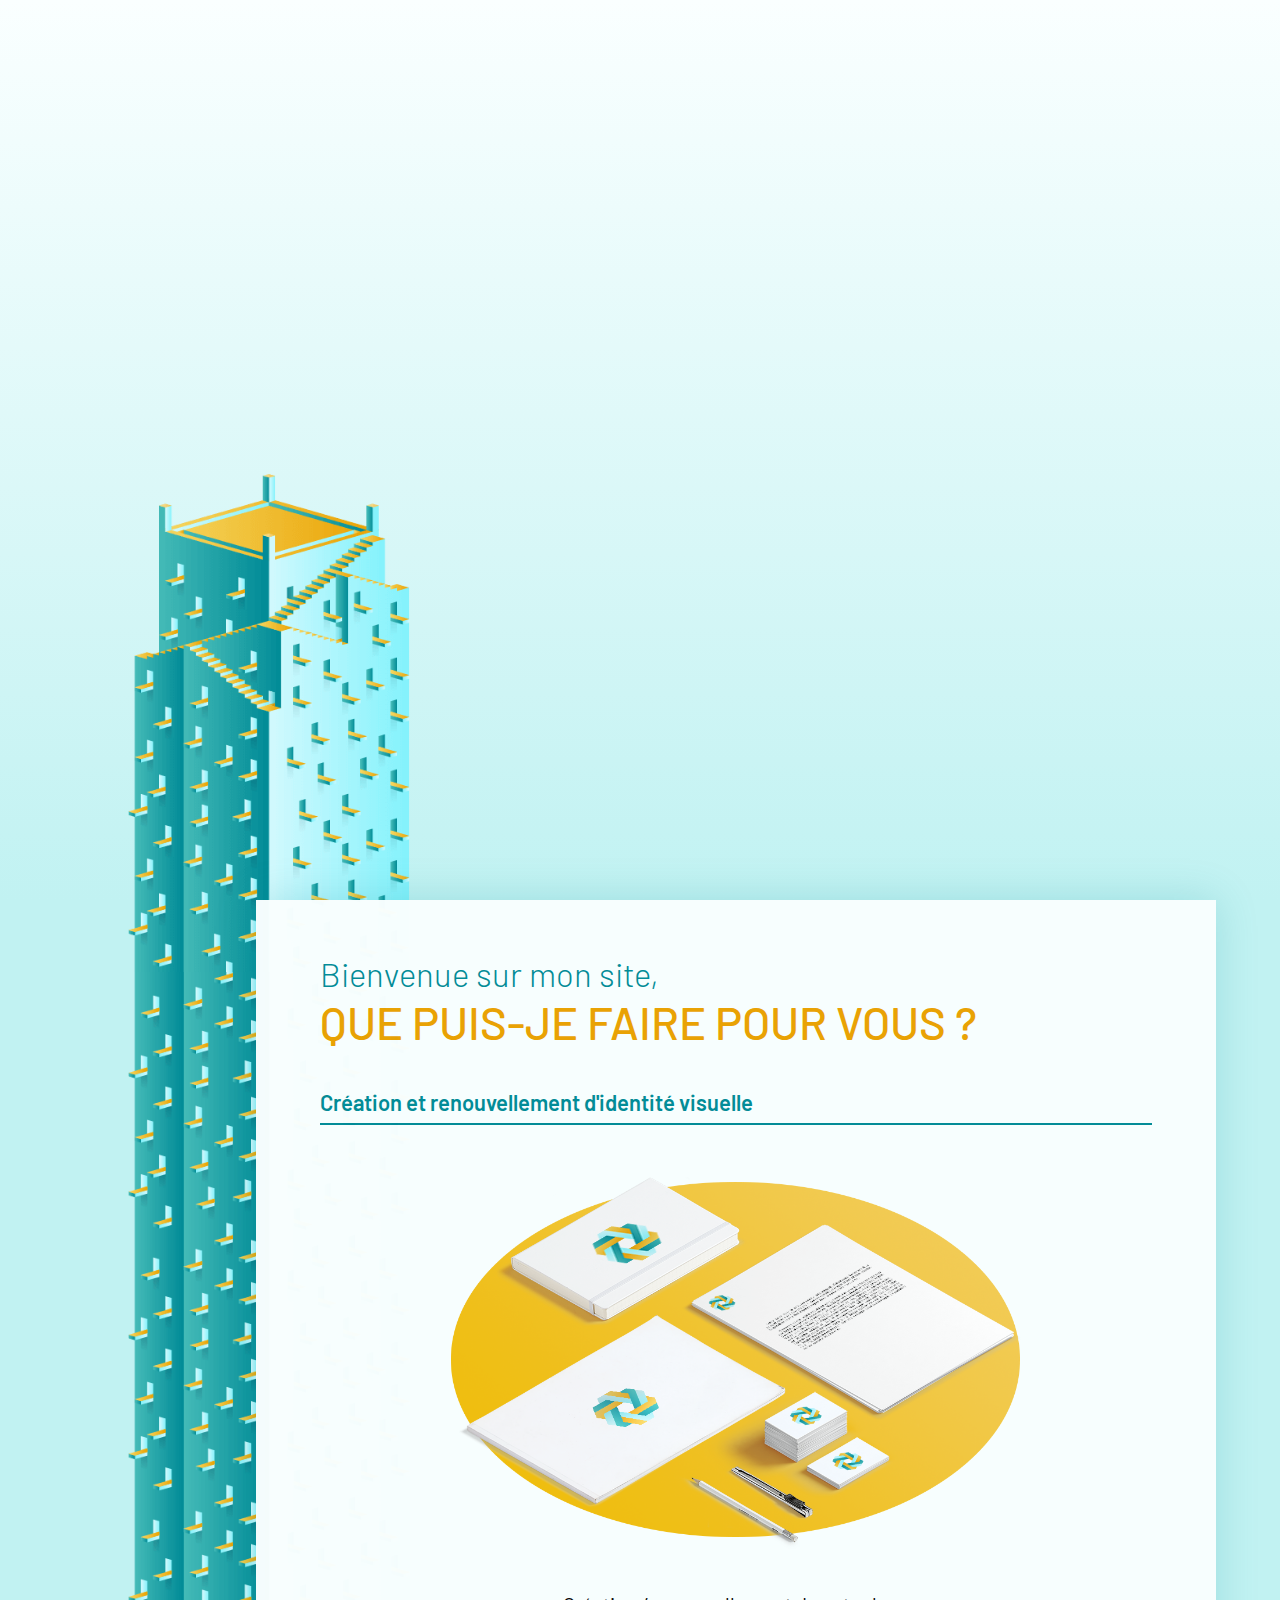
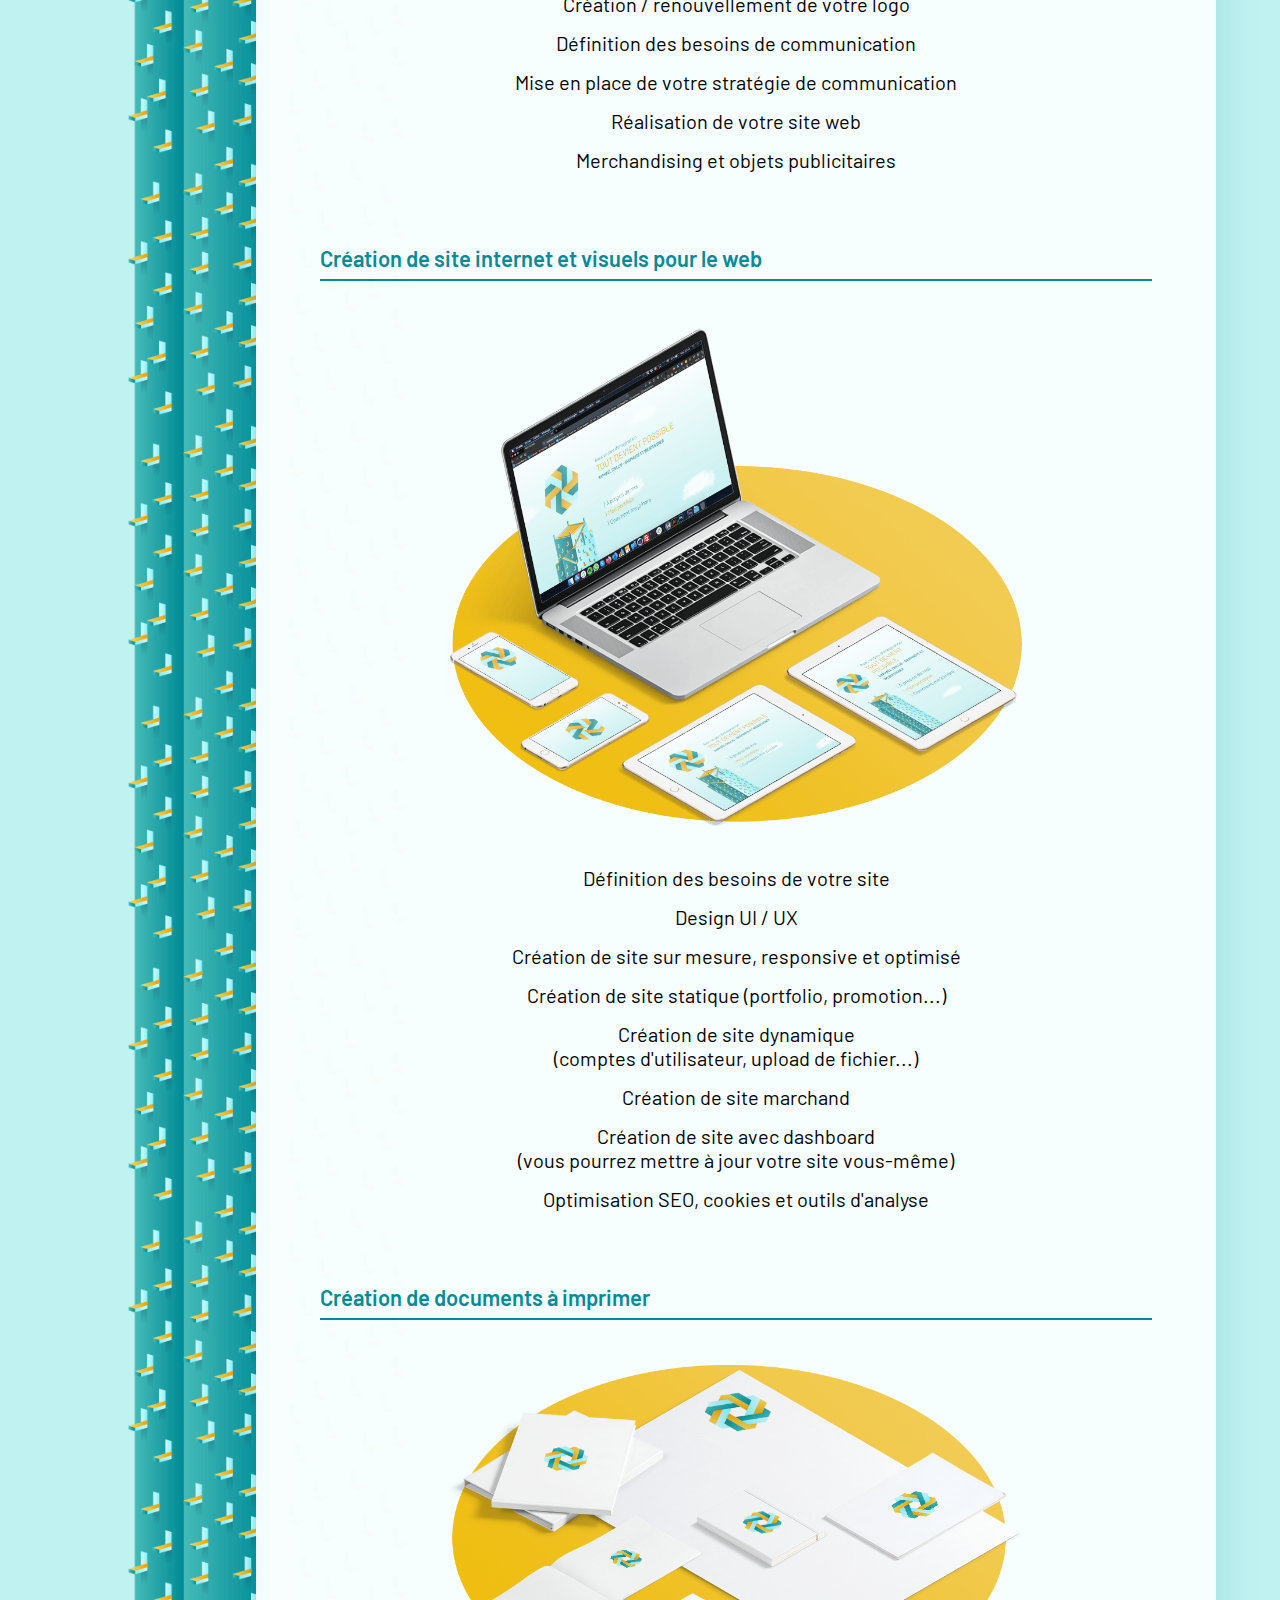
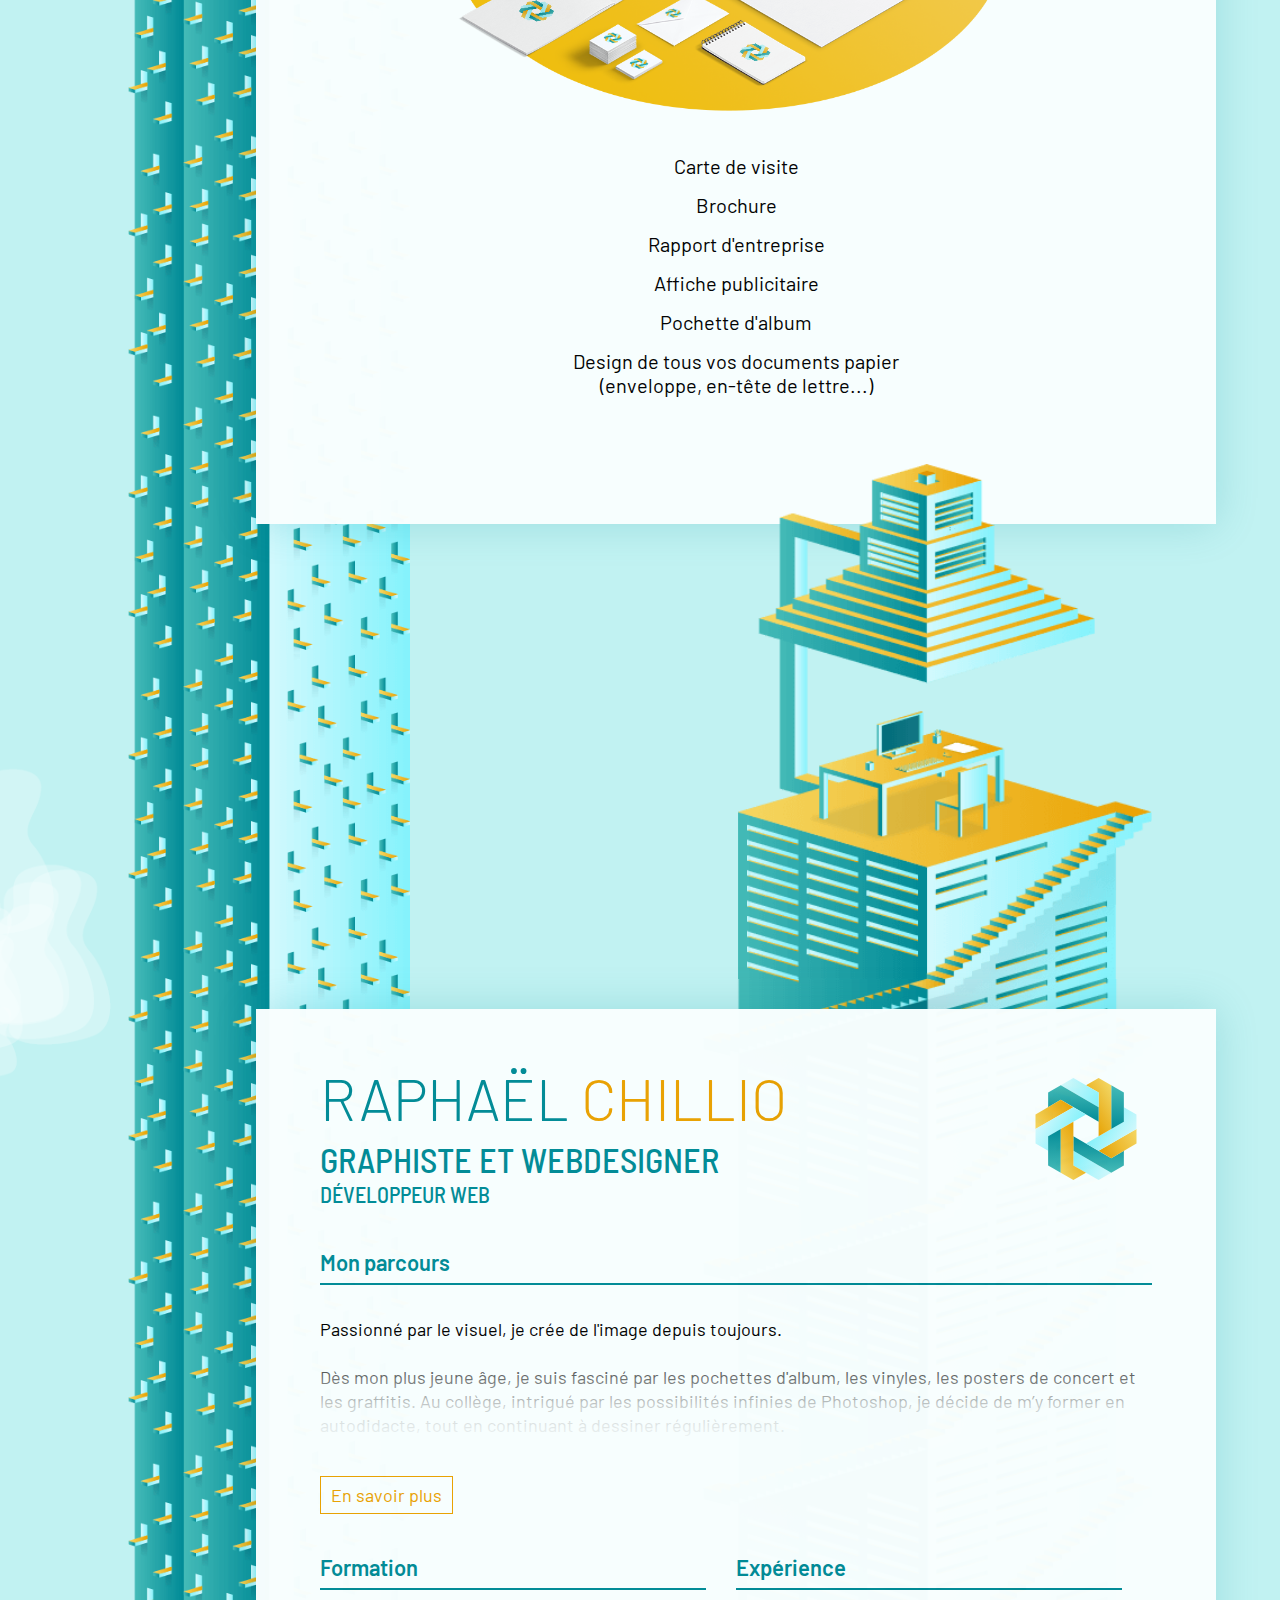
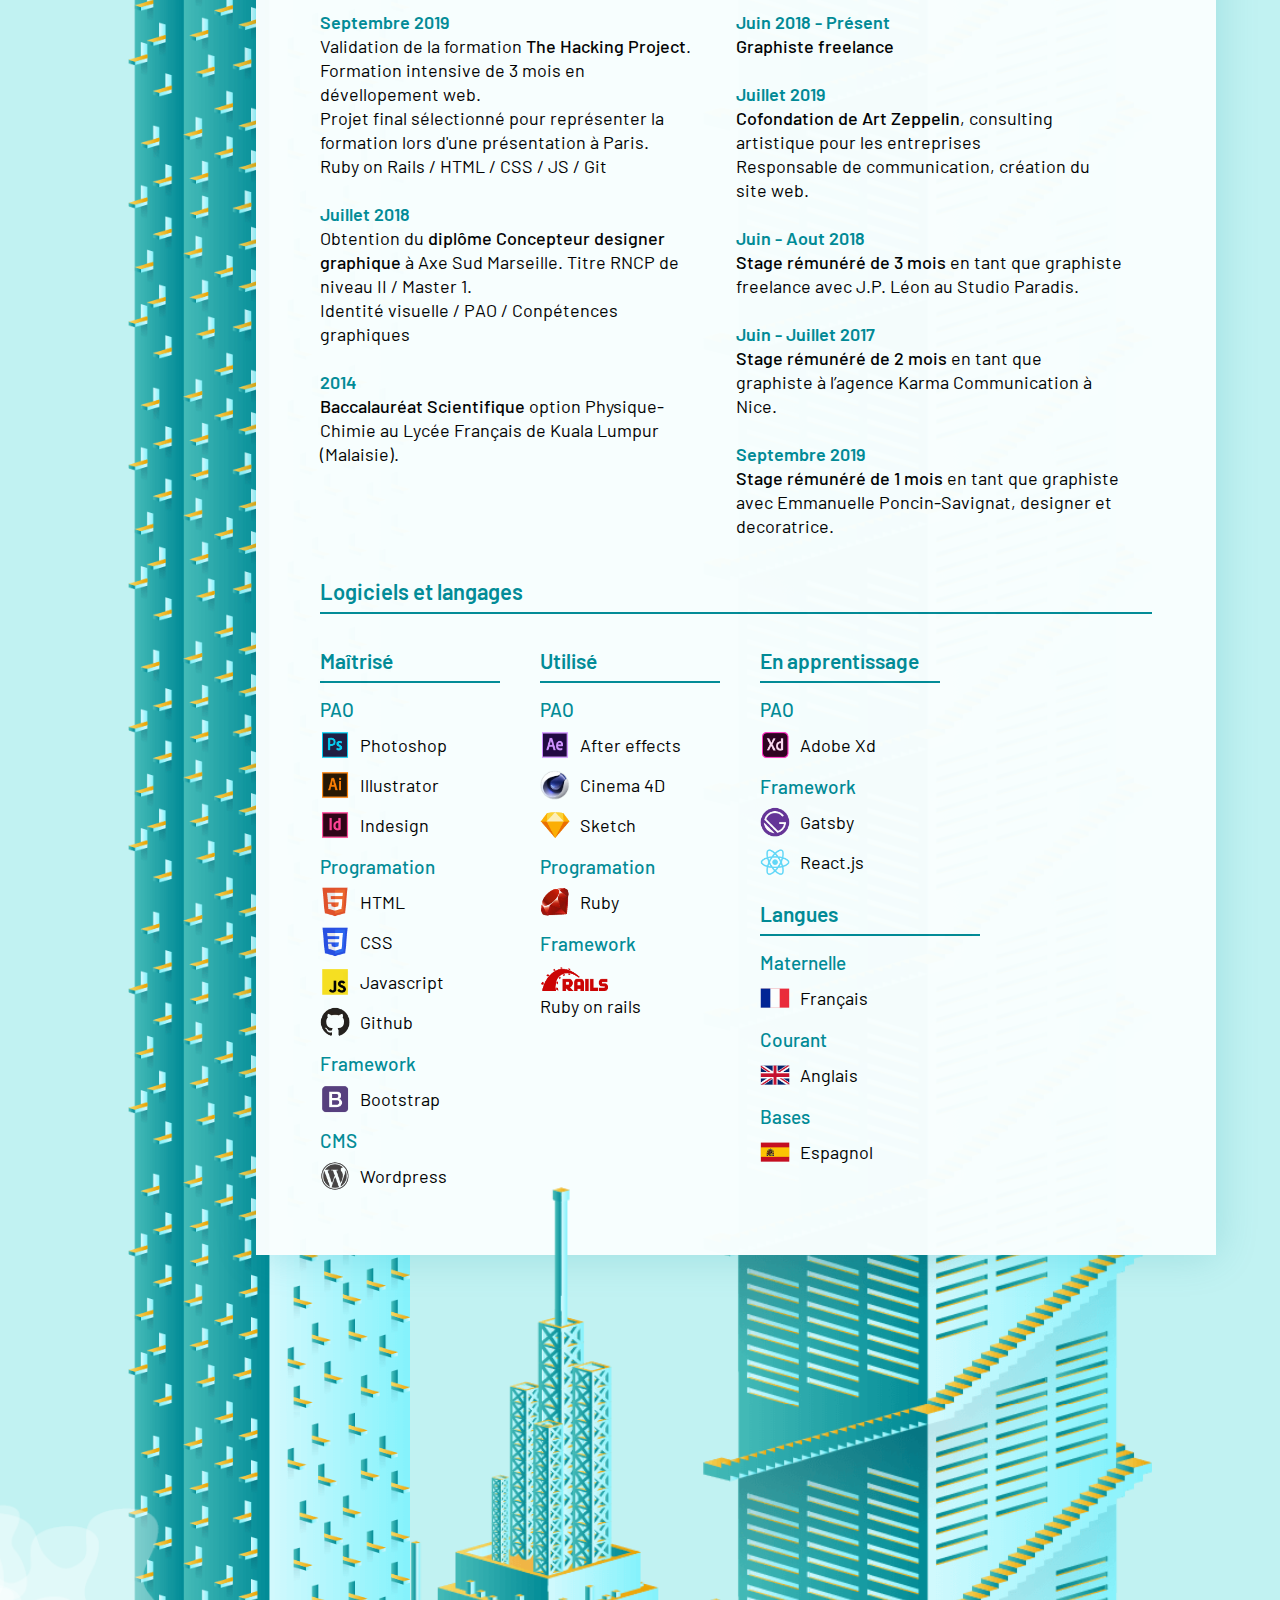
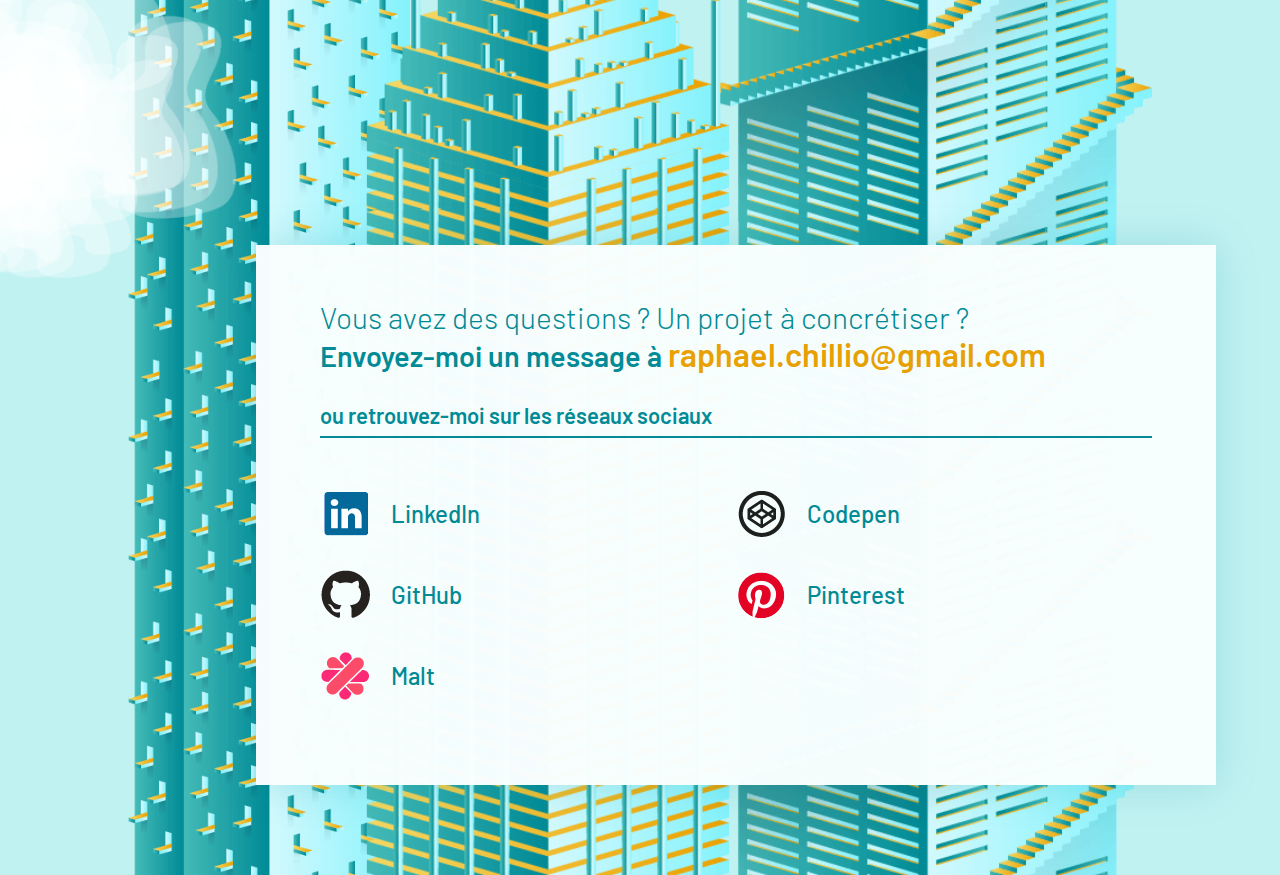
==== commit 1846fa84: "added malt to contact" ====
--- a/index.html
+++ b/index.html
@@ -613,6 +613,10 @@
 											<img src="img/about_icons/about-gh.png" alt="github-logo" class="contact-logo">
 											<p>GitHub</p>
 										</a>
+										<a href="https://www.malt.fr/profile/raphaelchilliocostantin" class="contact-logo-ctn" target="_blank" rel="noopener noreferrer">
+											<img src="img/contact_icons/contact-ma.png" alt="malt-logo" class="contact-logo">
+											<p>Malt</p>
+										</a>
 									</div>
 									<div class="contact-social-column">
 										<a href="https://codepen.io/CPboiboi" class="contact-logo-ctn" target="_blank" rel="noopener noreferrer">
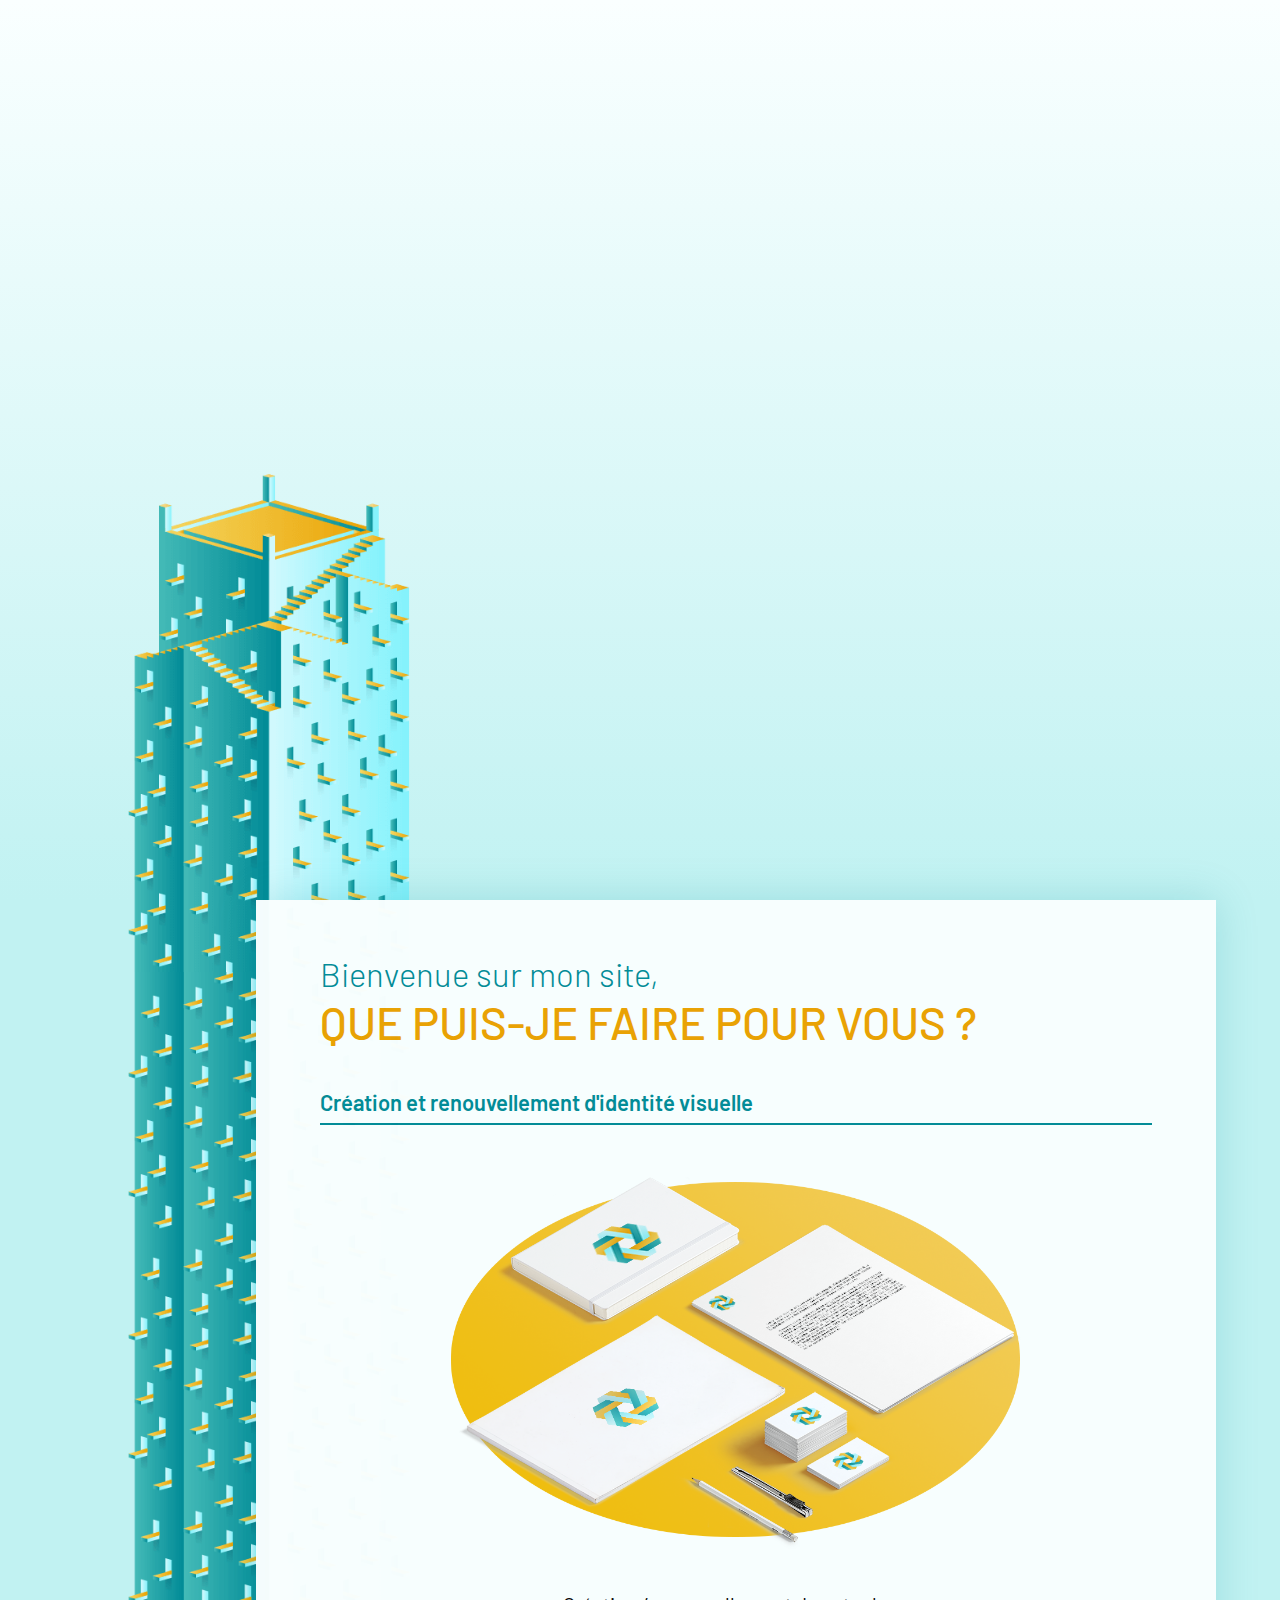
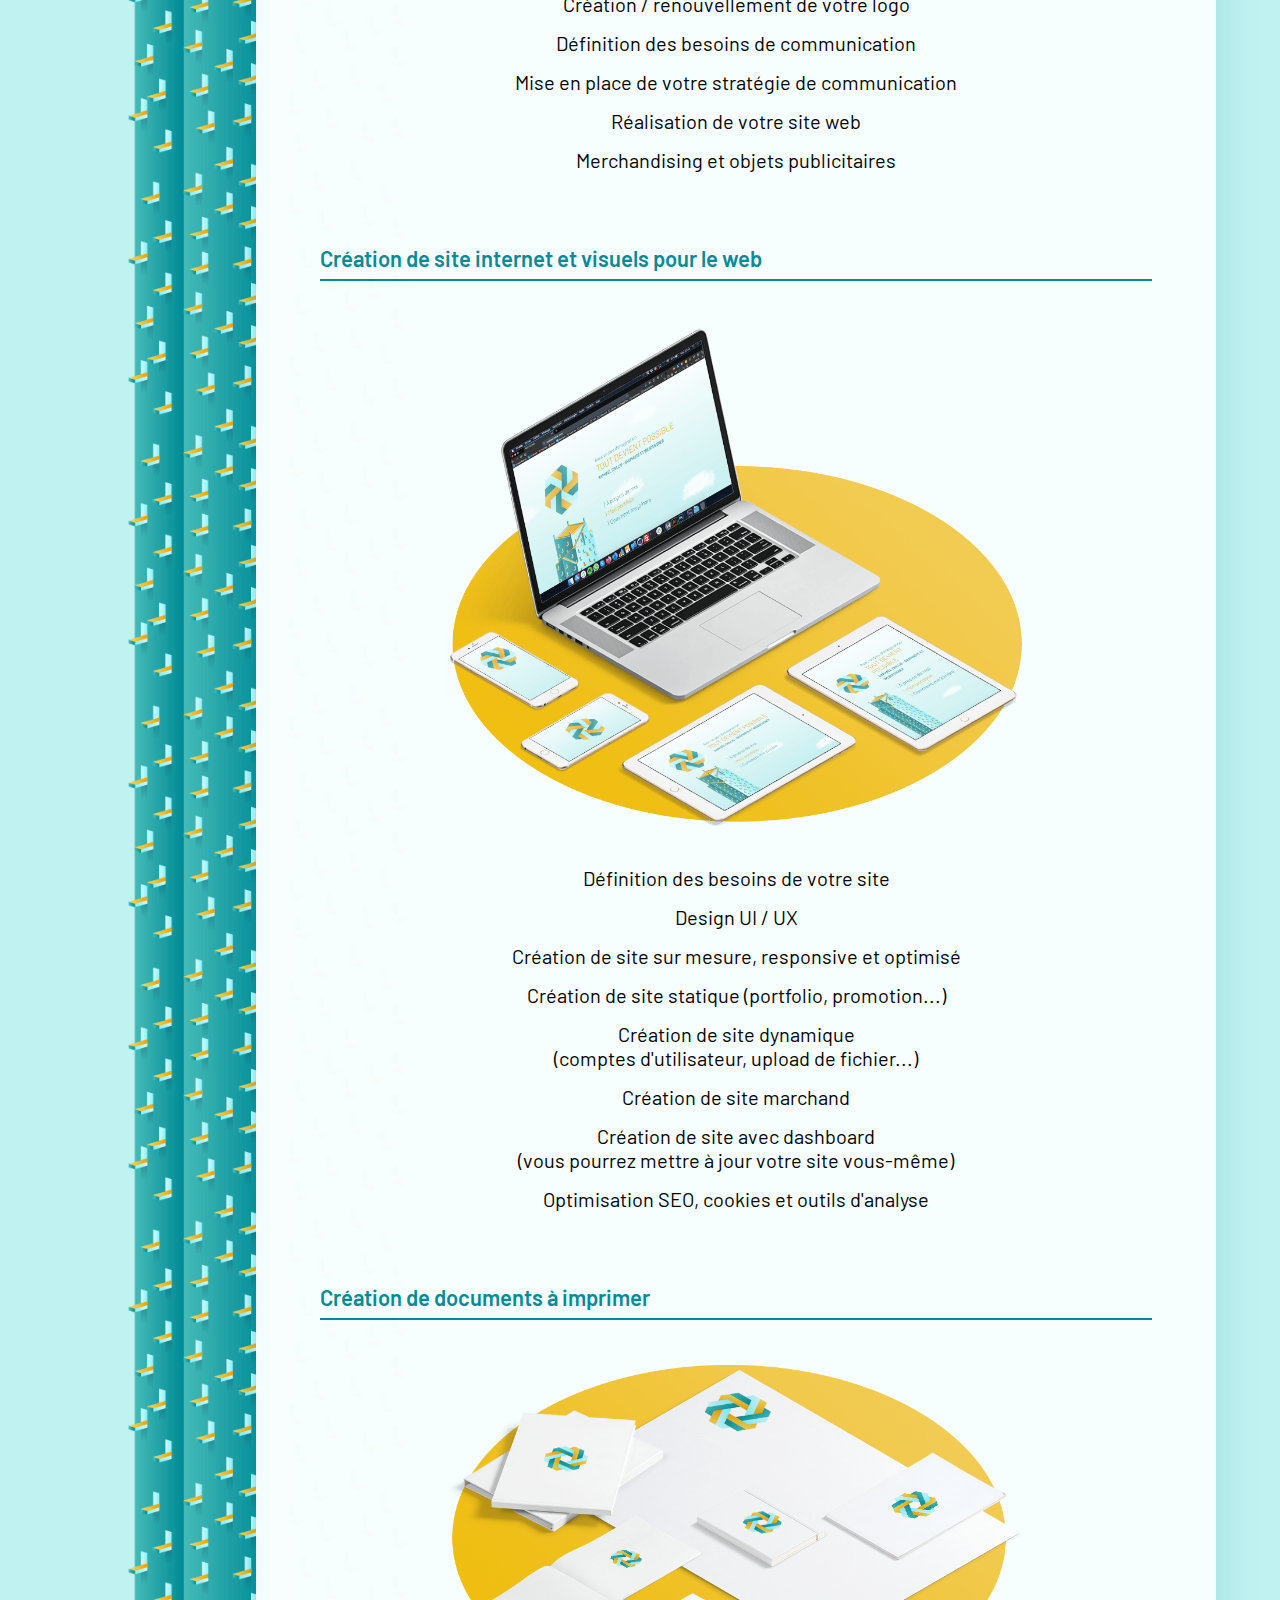
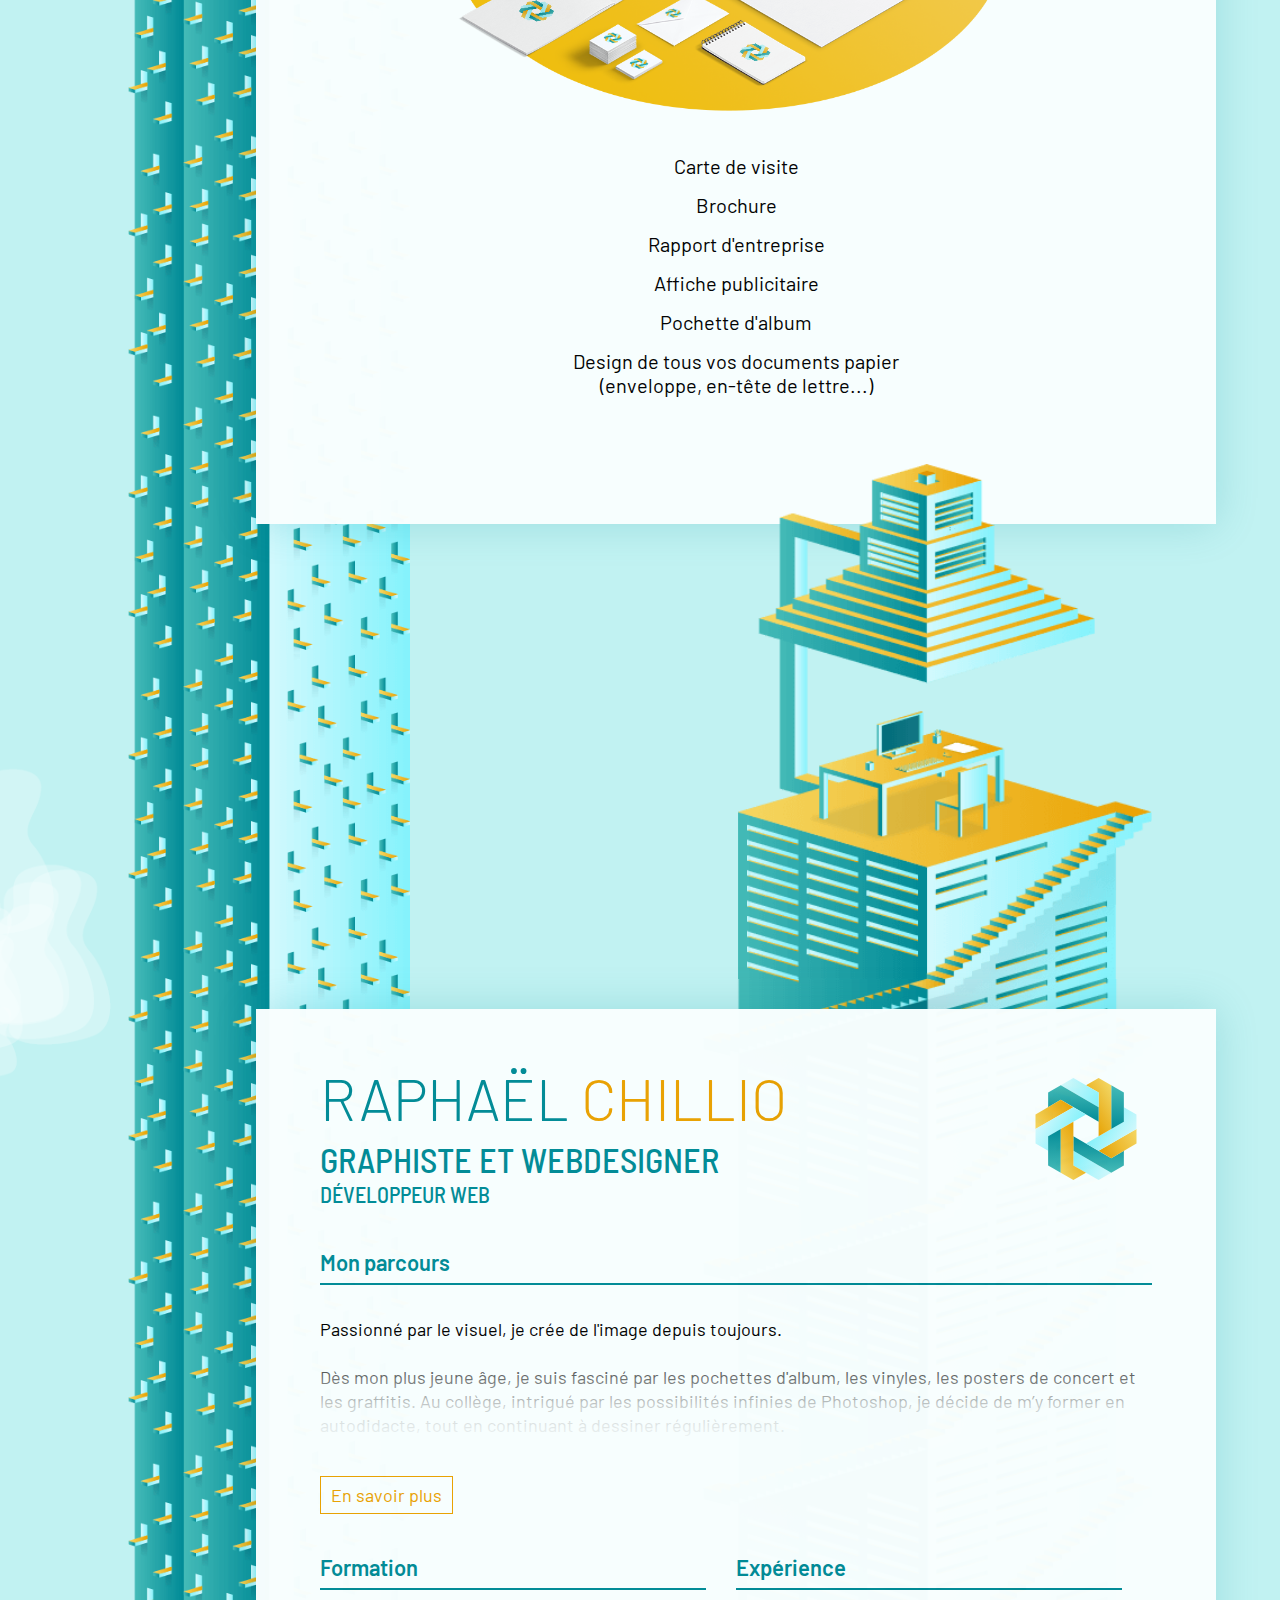
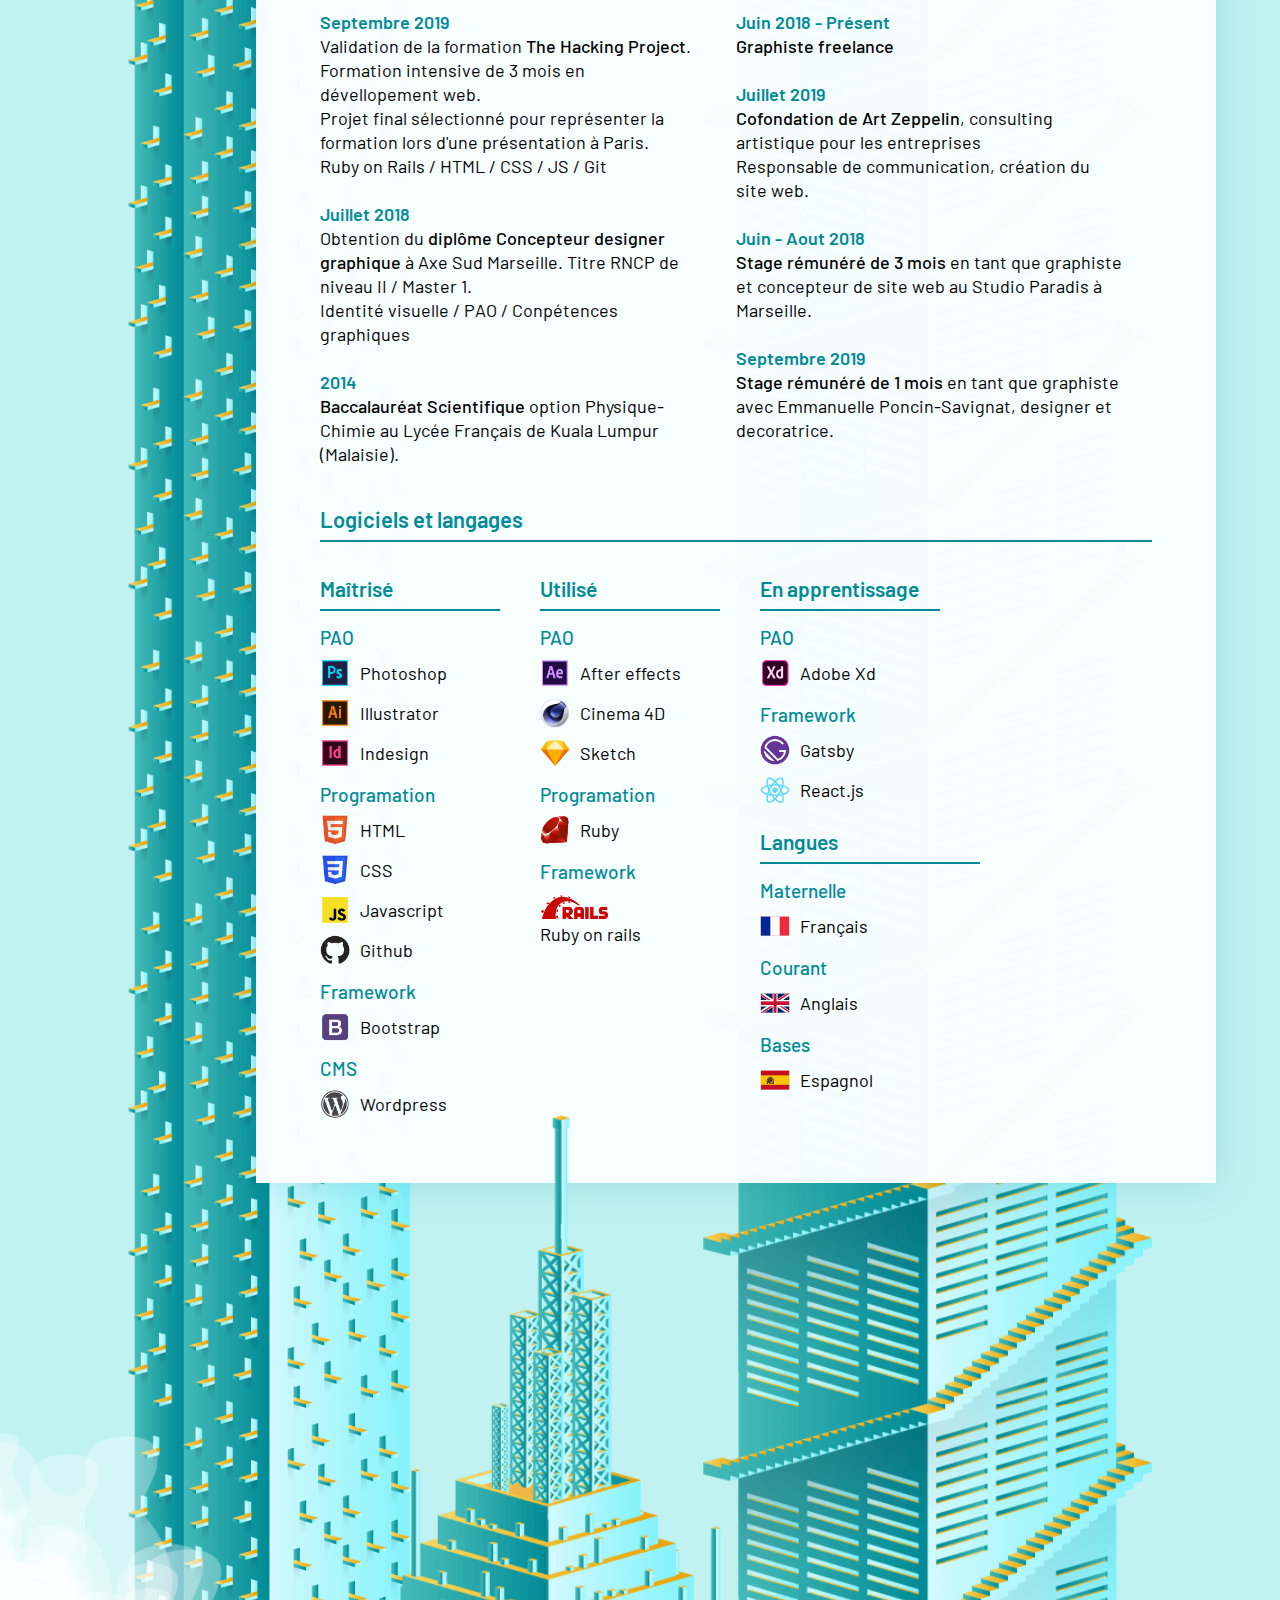
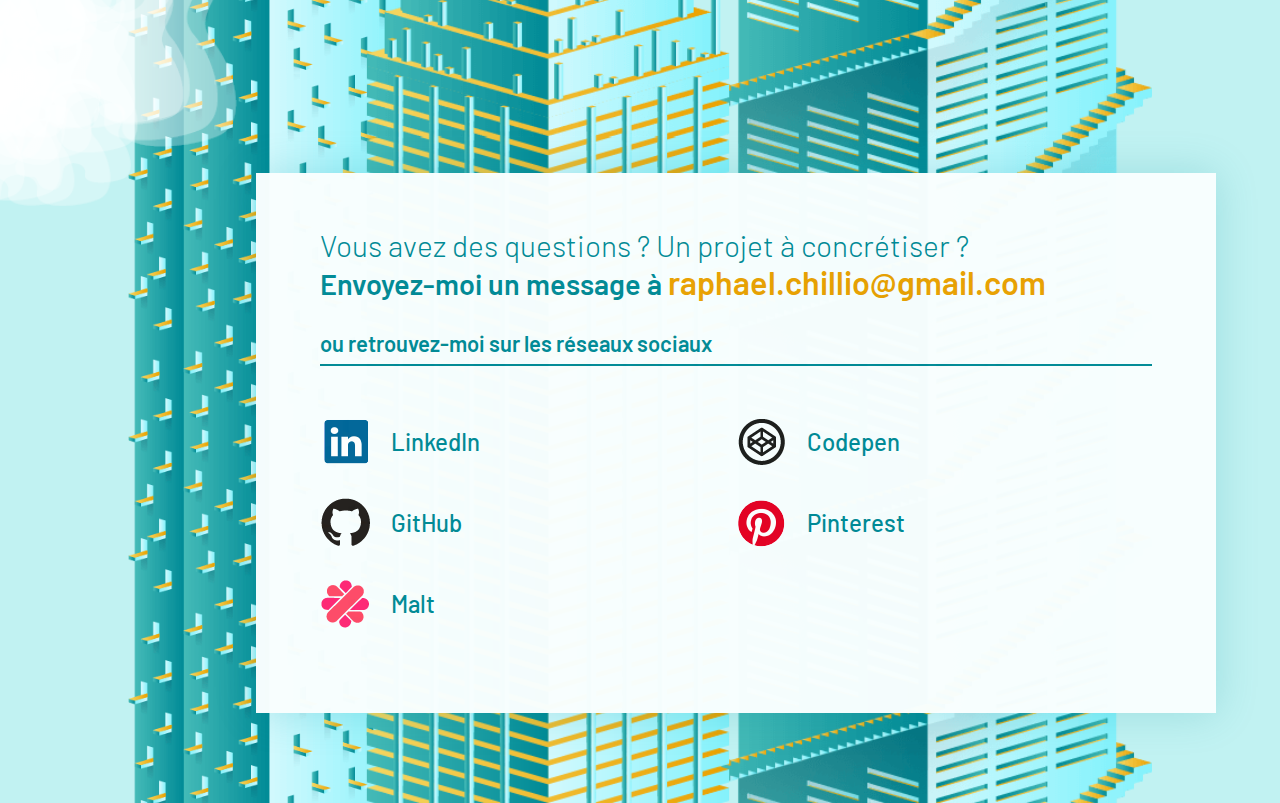
==== commit 700a5998: "text corrections" ====
--- a/index.html
+++ b/index.html
@@ -378,9 +378,9 @@
 
 								En 2017, j’obtiens mon diplôme d’Etat et débute ma carrière de graphiste freelance en coopération avec Jean-Pierre Léon, mon troisième maître de stage, qui m&#39;ouvrira les portes de la création de site web au-delà du design avec Wordpress.<br><br>
 
-								Deux ans plus tard, intéressé par la programmation et les ouvertures qu’elle apporte à la création graphique, je décide de m&#39;inscrire à The Hacking Project (THP), une formation fullstack intensive de 3 mois sur le framework Ruby on rails qui apprend la réalisation de sites web complexede A à Z. Le projet final de mon groupe est sélectionné parmi les cinq qui représentent la formation dans les locaux de Scaleway lors de sa présentation annuelle à Paris.<br>
+								Deux ans plus tard, intéressé par la programmation et les ouvertures qu’elle apporte à la création graphique, je décide de m&#39;inscrire à The Hacking Project (THP), une formation fullstack intensive de 3 mois sur le framework Ruby on rails qui apprend la réalisation de sites web complexe de A à Z. Le projet final de mon groupe est sélectionné parmi les cinq qui représentent la formation dans les locaux de Scaleway lors de sa présentation annuelle à Paris.<br>
 								À l&#39;issue de la formation en 2019 je cofonde Art Zeppelin avec trois associés, une boite de consulting artistique pour les entreprises dont je suis en charge de la communication.<br>
-								Depuis l&#39;obtention mon premier diplôme, j&#39;ai eu l&#39;occasion de travailler pour des cabinets d&#39;architecte, des entreprises de logistique européennes, des centres de formation médicale, des entreprises de sécurité évènementielle, des particuliers mais également pour des organismes institutionnels commel&#39;académie d&#39;Aix-Marseille et le Mucem.<br><br>
+								Depuis l&#39;obtention mon premier diplôme, j&#39;ai eu l&#39;occasion de travailler pour des cabinets d&#39;architecte, des entreprises de logistique européennes, des centres de formation médicale, des entreprises de sécurité évènementielle, des particuliers mais également pour des organismes institutionnels comme l&#39;académie d&#39;Aix-Marseille et le Mucem.<br><br>
 
 								Je continue actuellement de prendre des commandes de graphisme en solo et des commandes de site web avec un associé de la formation THP.<br>
 								Enfin, je continue de me former régulièrement en développement web pour m&#39;assurer de rester à jour dans ce domaine en pleine expansion.<br><br>
@@ -424,19 +424,15 @@
 											<span class="bold-p">Graphiste freelance<br><br></span>
 
 											<span class="about-ctt-bold">Juillet 2019<br></span>
-											<span class="bold-p">Cofondation de Art Zeppelin</span>, consulting artistique pour les 	entreprises<br>
+											<span class="bold-p">Cofondation de Art Zeppelin</span>, consulting artistique pour les entreprises<br>
 											Responsable de communication, création du site web.<br><br>
 
 											<span class="about-ctt-bold">Juin - Aout 2018<br></span>
-											<span class="bold-p">Stage rémunéré de 3 mois</span> en tant que graphiste freelance
-											avec J.P. Léon au Studio Paradis.<br><br>
-
-											<span class="about-ctt-bold">Juin - Juillet 2017<br></span>
-											<span class="bold-p">Stage rémunéré de 2 mois</span> en tant que graphiste
-											à l’agence Karma Communication à Nice.<br><br>
+											<span class="bold-p">Stage rémunéré de 3 mois</span> en tant que graphiste et concepteur de site web
+											au Studio Paradis à Marseille.<br><br>
 
 											<span class="about-ctt-bold">Septembre 2019<br></span>
-											<span class="bold-p">Stage rémunéré de 1 mois</span> en tant que graphiste avec Emmanuelle 	Poncin-Savignat, designer et decoratrice.
+											<span class="bold-p">Stage rémunéré de 1 mois</span> en tant que graphiste avec Emmanuelle Poncin-Savignat, designer et decoratrice.
 										</p>
 									</div>
 								</div>
--- a/style.css
+++ b/style.css
@@ -2200,7 +2200,7 @@
 }
 .slide-card p{
 	color: #002124;
-	margin-top: 20px;
+	margin-top: 30px;
 }
 .slide-img {
 	width: 100%;
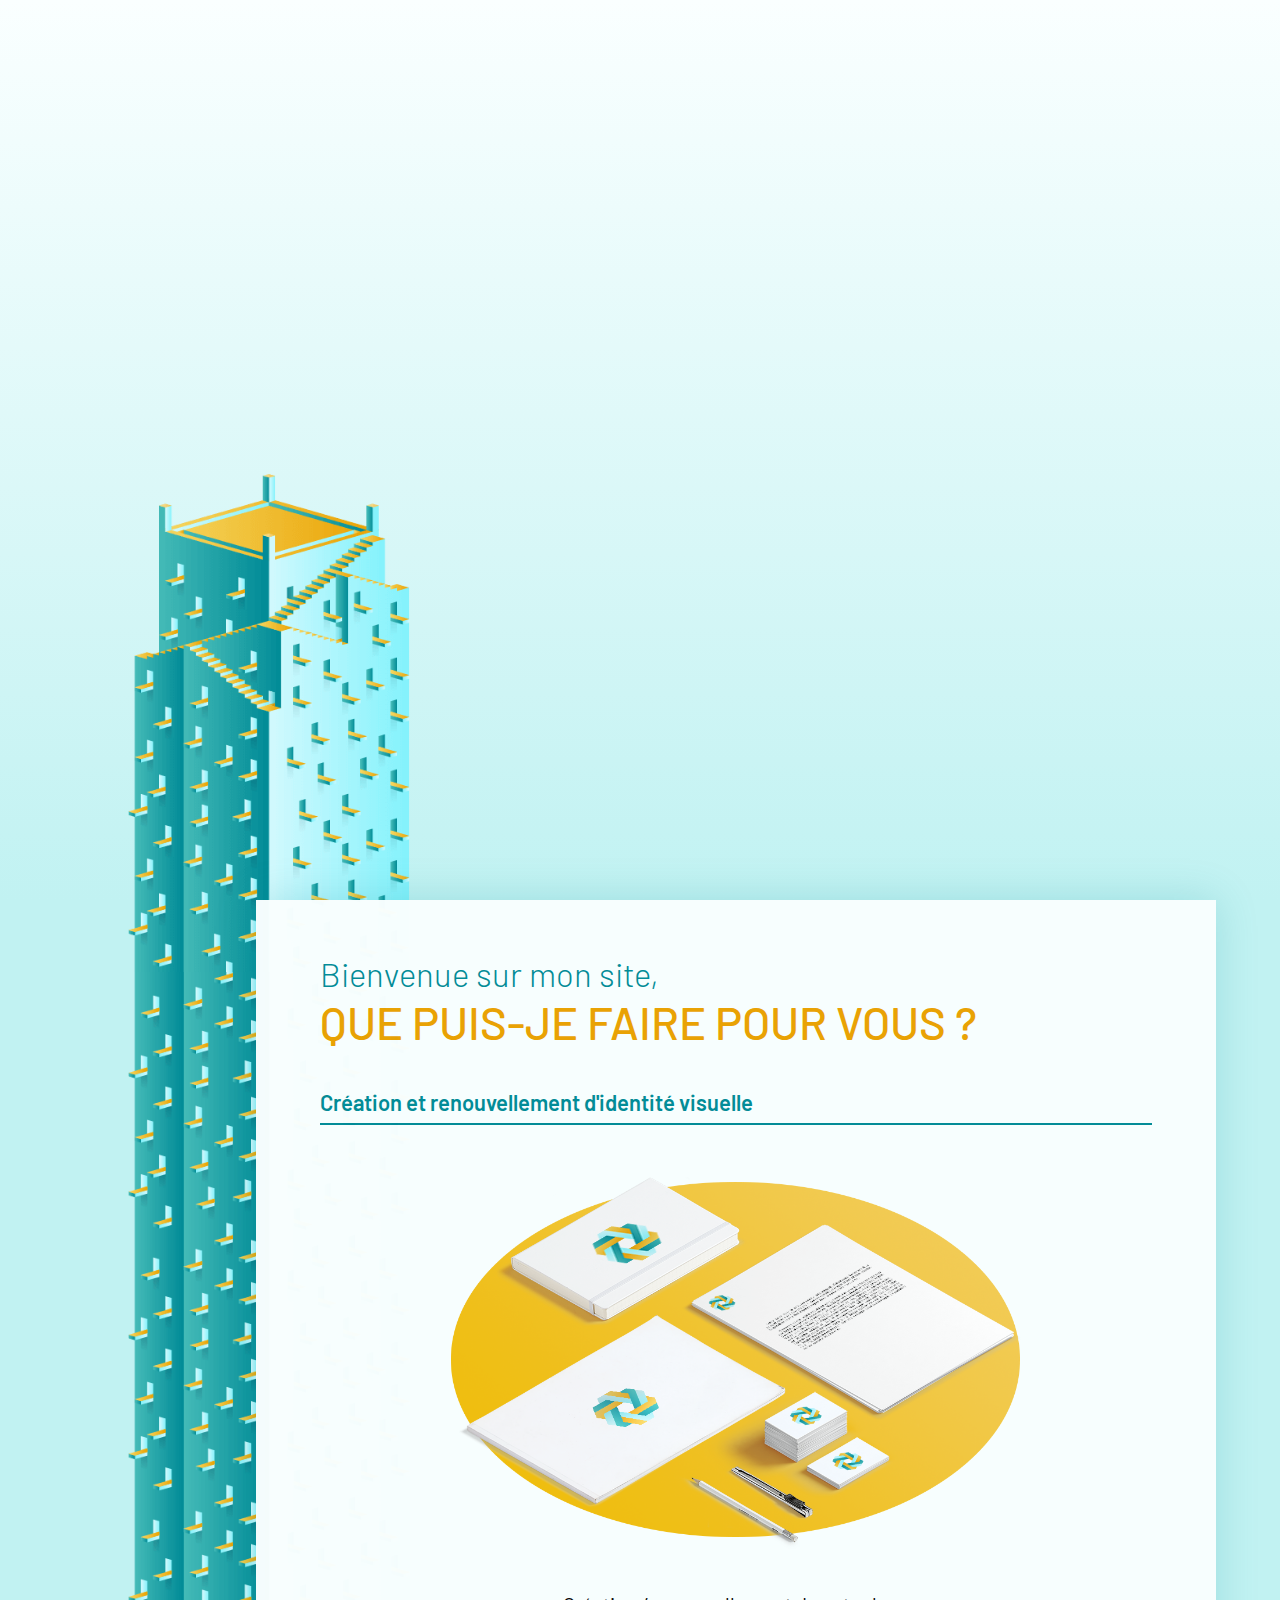
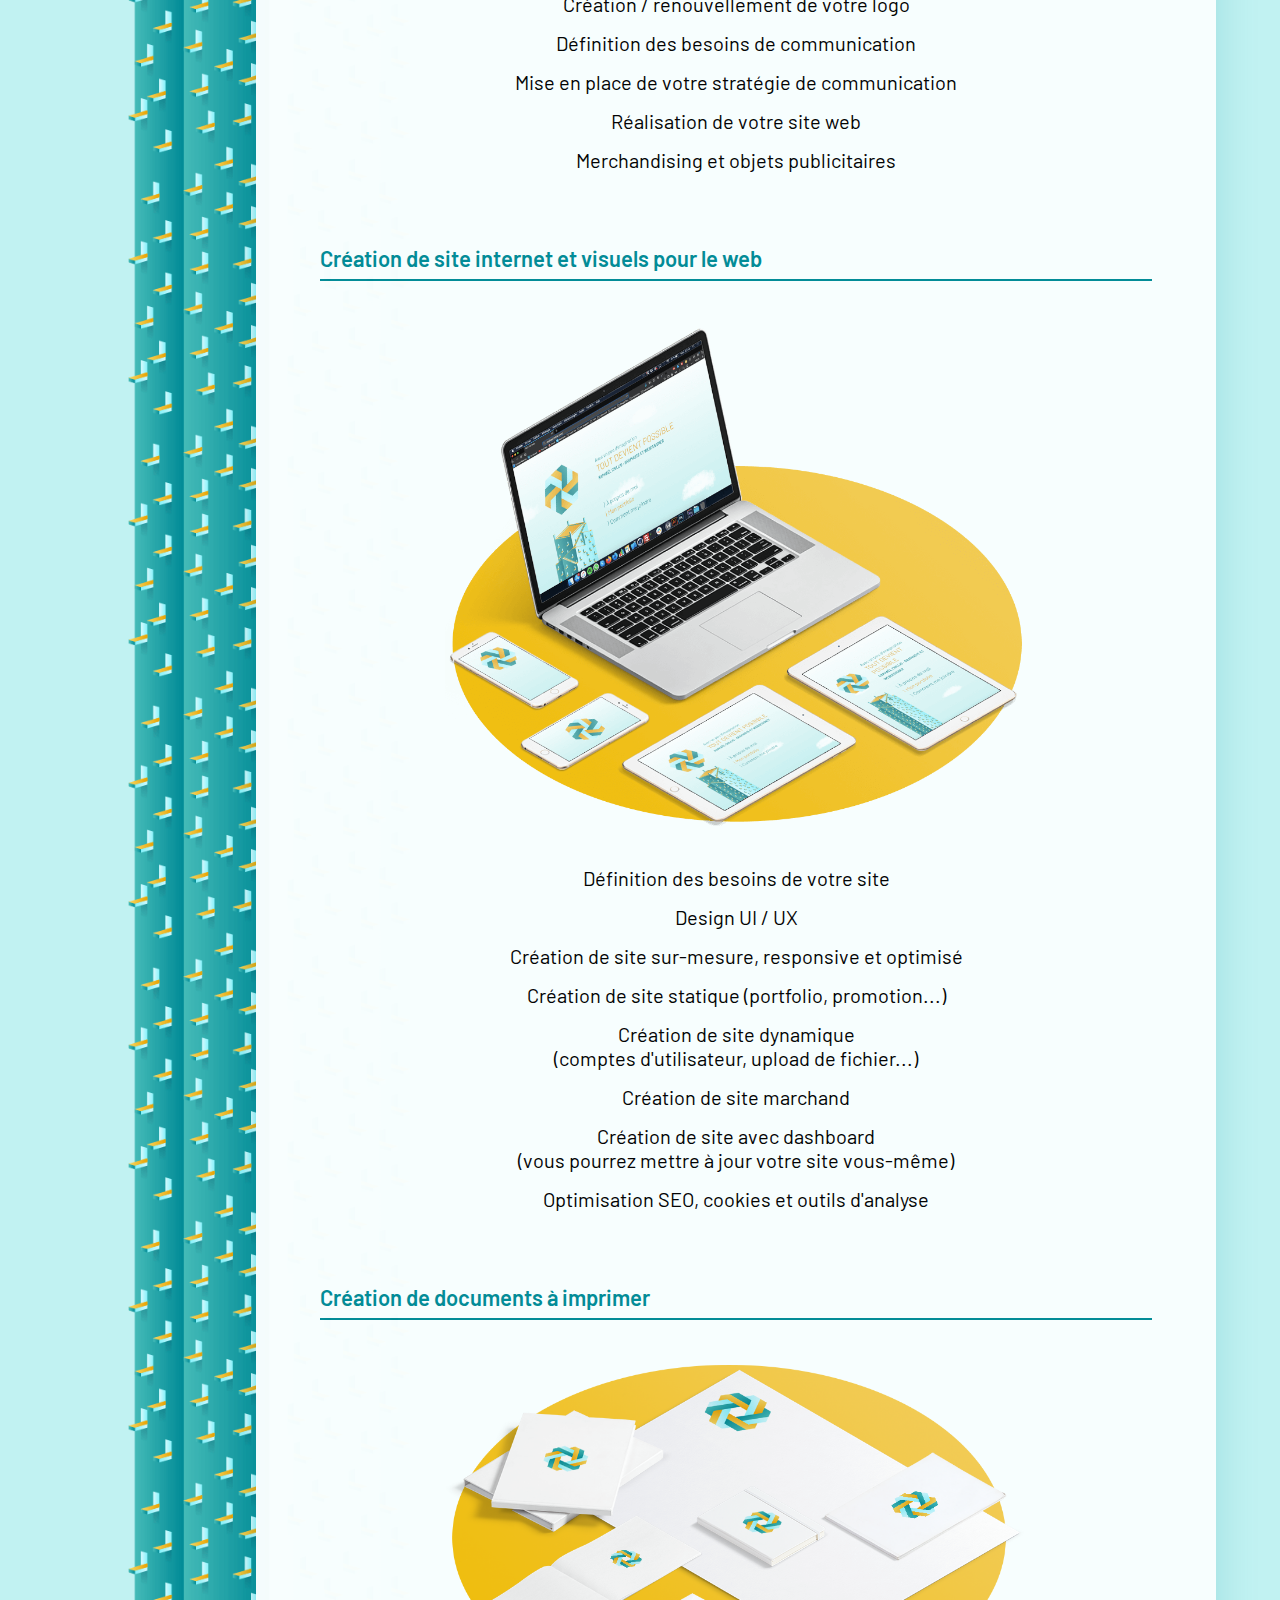
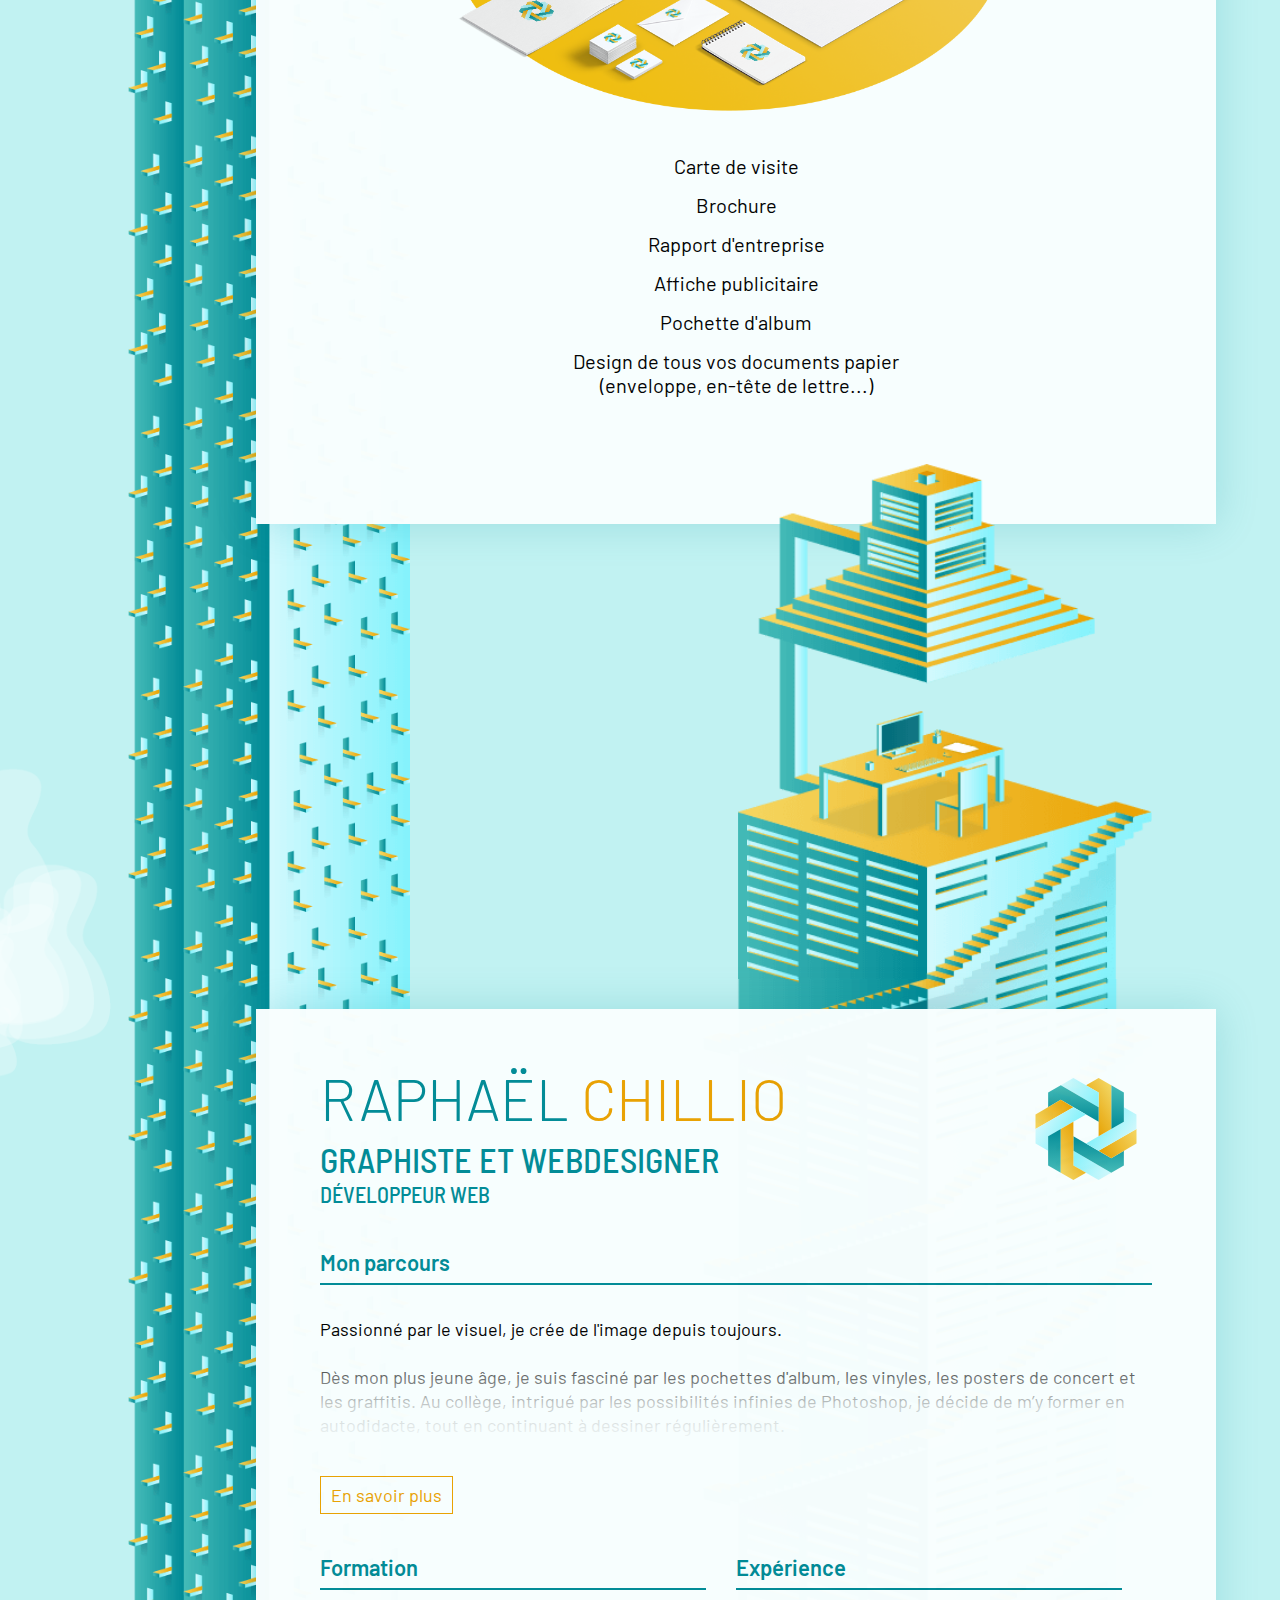
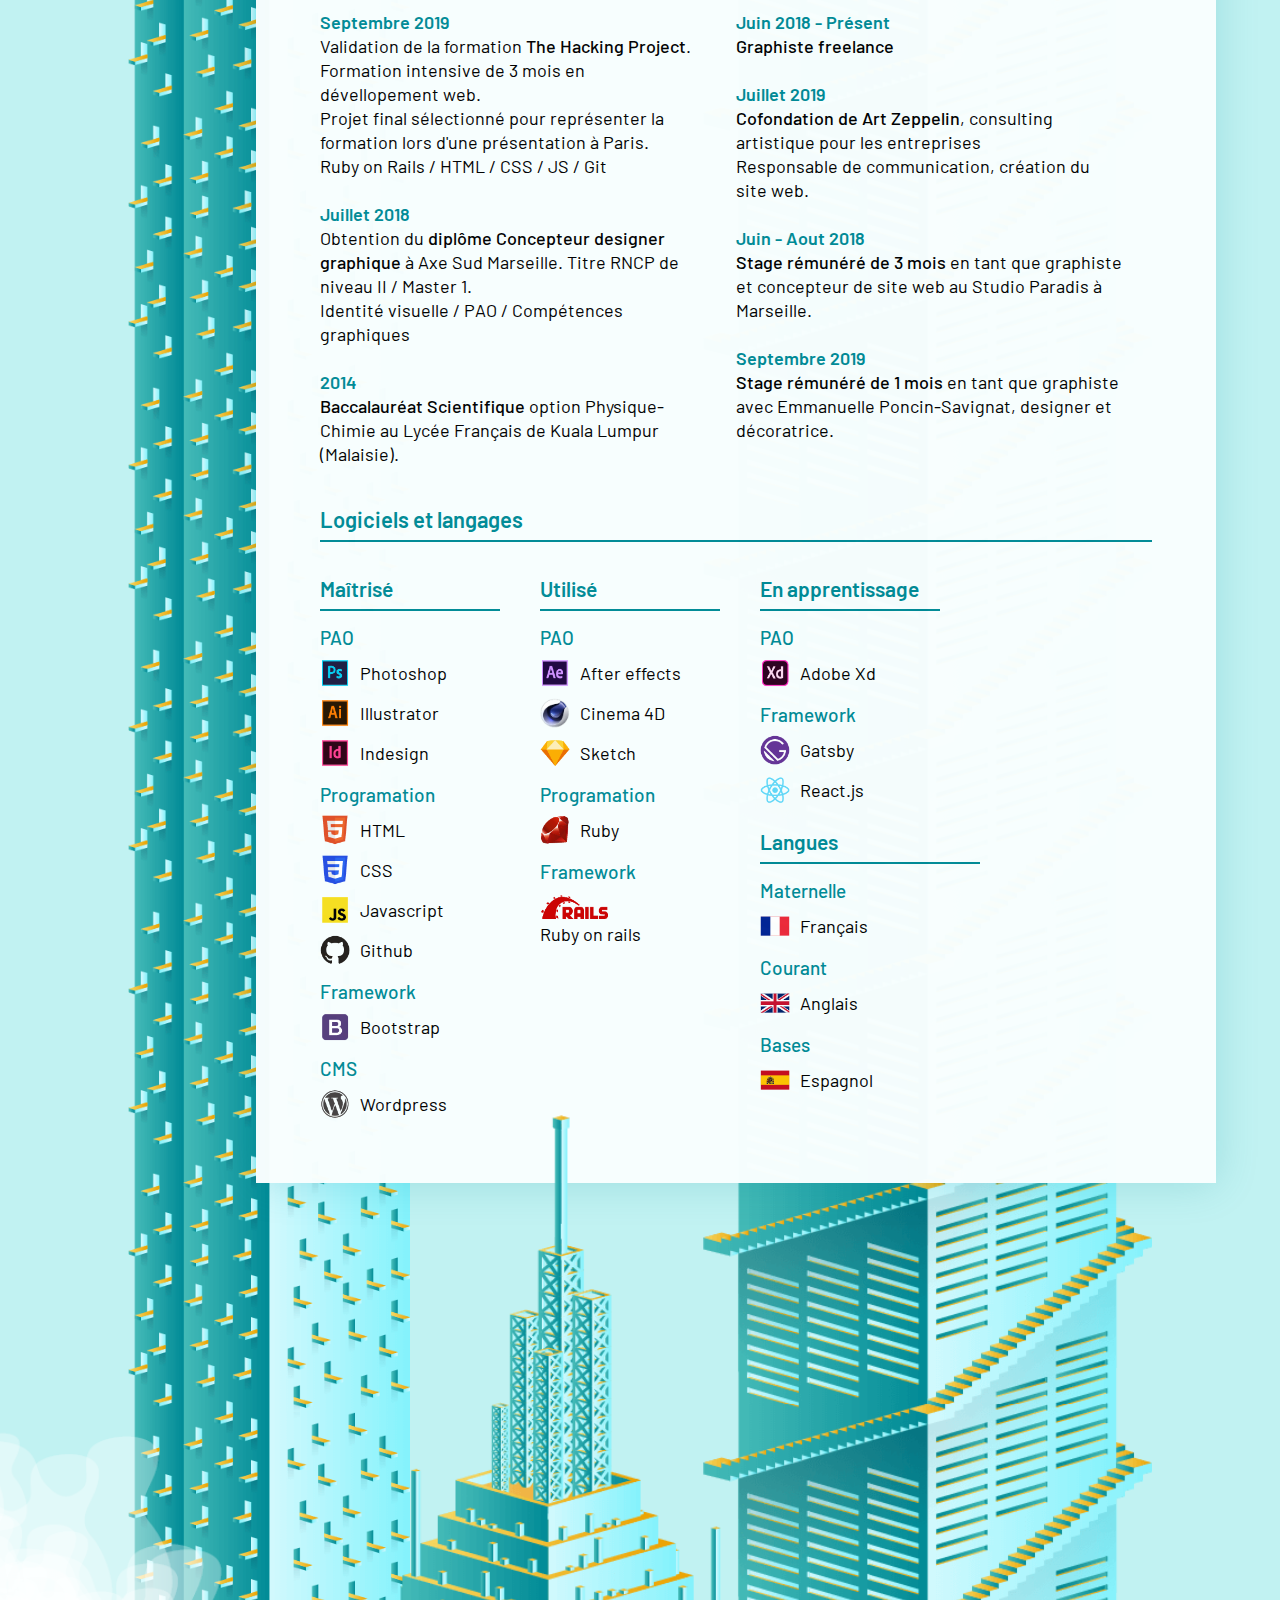
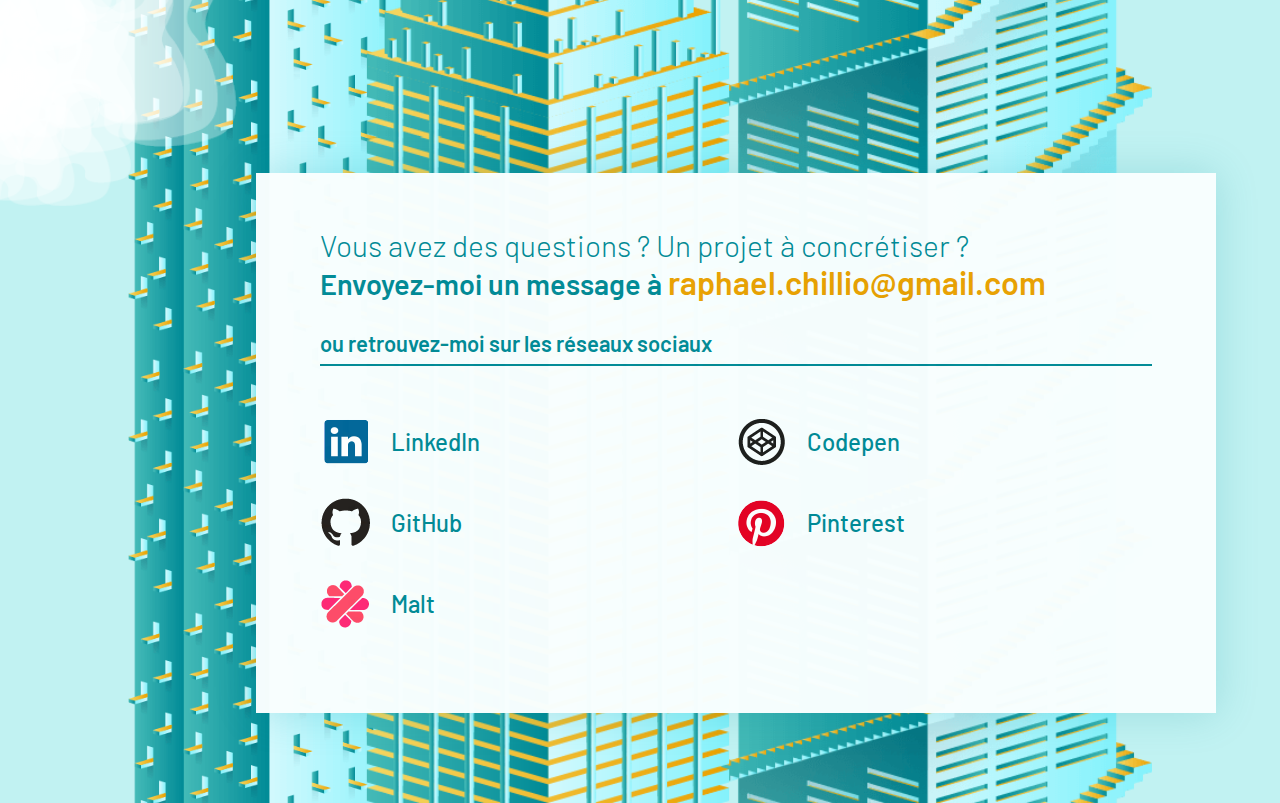
==== commit 8e374762: "text corrections" ====
--- a/index.html
+++ b/index.html
@@ -299,7 +299,7 @@
 									<ul>
 										<li>Définition des besoins de votre site</li>
 										<li>Design UI&nbsp;/&nbsp;UX</li>
-										<li>Création de site sur mesure, responsive et&nbsp;optimisé</li>
+										<li>Création de site sur-mesure, responsive et&nbsp;optimisé</li>
 										<li>
 											Création de site statique
 											(portfolio,&nbsp;promotion...)
@@ -374,7 +374,7 @@
 								Dès mon plus jeune âge, je suis fasciné par les pochettes d&#39;album, les vinyles, les posters de concert et les graffitis. Au collège, intrigué par les possibilités infinies de Photoshop, je décide de m’y former en autodidacte, tout en continuant à dessiner régulièrement.<br><br>
 
 								Originaire de Marseille, je passe mon Bac scientifique au Lycée Français de Kuala Lumpur avant de revenir en France pour réaliser mes études de graphisme à Axe Sud. J&#39;y apprends toutes les bases nécessaires à ma future carrière : couleurs, typographie, mise en page, PAO et marketing avant de me spécialiser en webdesign.<br>
-								En parallèle de mes études je réalise des pochettes et des visuels pour la scène rap et techno marseillaise.<br><br>
+								En parallèle de mes études, je réalise des pochettes et des visuels pour la scène rap et techno marseillaise.<br><br>
 
 								En 2017, j’obtiens mon diplôme d’Etat et débute ma carrière de graphiste freelance en coopération avec Jean-Pierre Léon, mon troisième maître de stage, qui m&#39;ouvrira les portes de la création de site web au-delà du design avec Wordpress.<br><br>
 
@@ -384,7 +384,7 @@
 
 								Je continue actuellement de prendre des commandes de graphisme en solo et des commandes de site web avec un associé de la formation THP.<br>
 								Enfin, je continue de me former régulièrement en développement web pour m&#39;assurer de rester à jour dans ce domaine en pleine expansion.<br><br>
-								Vous souhaitez me contacter? Vous avez des question?<br>
+								Vous souhaitez me contacter ? Vous avez des question ?<br>
 								Vous pouvez me joindre sur <a href="mailto:raphael.chillio@gmail.com"><span 	class="bold-p">raphael.chillio@gmail.com</span></a>
 							</p>
 							<div class="about-intro-after"></div>
@@ -407,7 +407,7 @@
 										<p>
 											<span class="about-ctt-bold">Juillet 2018<br></span>
 											Obtention du <span class="bold-p">diplôme Concepteur designer graphique</span> à Axe Sud 	Marseille. Titre RNCP de niveau II / Master 1.<br>
-											Identité visuelle / PAO / Conpétences graphiques<br><br>
+											Identité visuelle / PAO / Compétences graphiques<br><br>
 										</p>
 										<p>
 											<span class="about-ctt-bold">2014<br></span>
@@ -432,7 +432,7 @@
 											au Studio Paradis à Marseille.<br><br>
 
 											<span class="about-ctt-bold">Septembre 2019<br></span>
-											<span class="bold-p">Stage rémunéré de 1 mois</span> en tant que graphiste avec Emmanuelle Poncin-Savignat, designer et decoratrice.
+											<span class="bold-p">Stage rémunéré de 1 mois</span> en tant que graphiste avec Emmanuelle Poncin-Savignat, designer et décoratrice.
 										</p>
 									</div>
 								</div>
